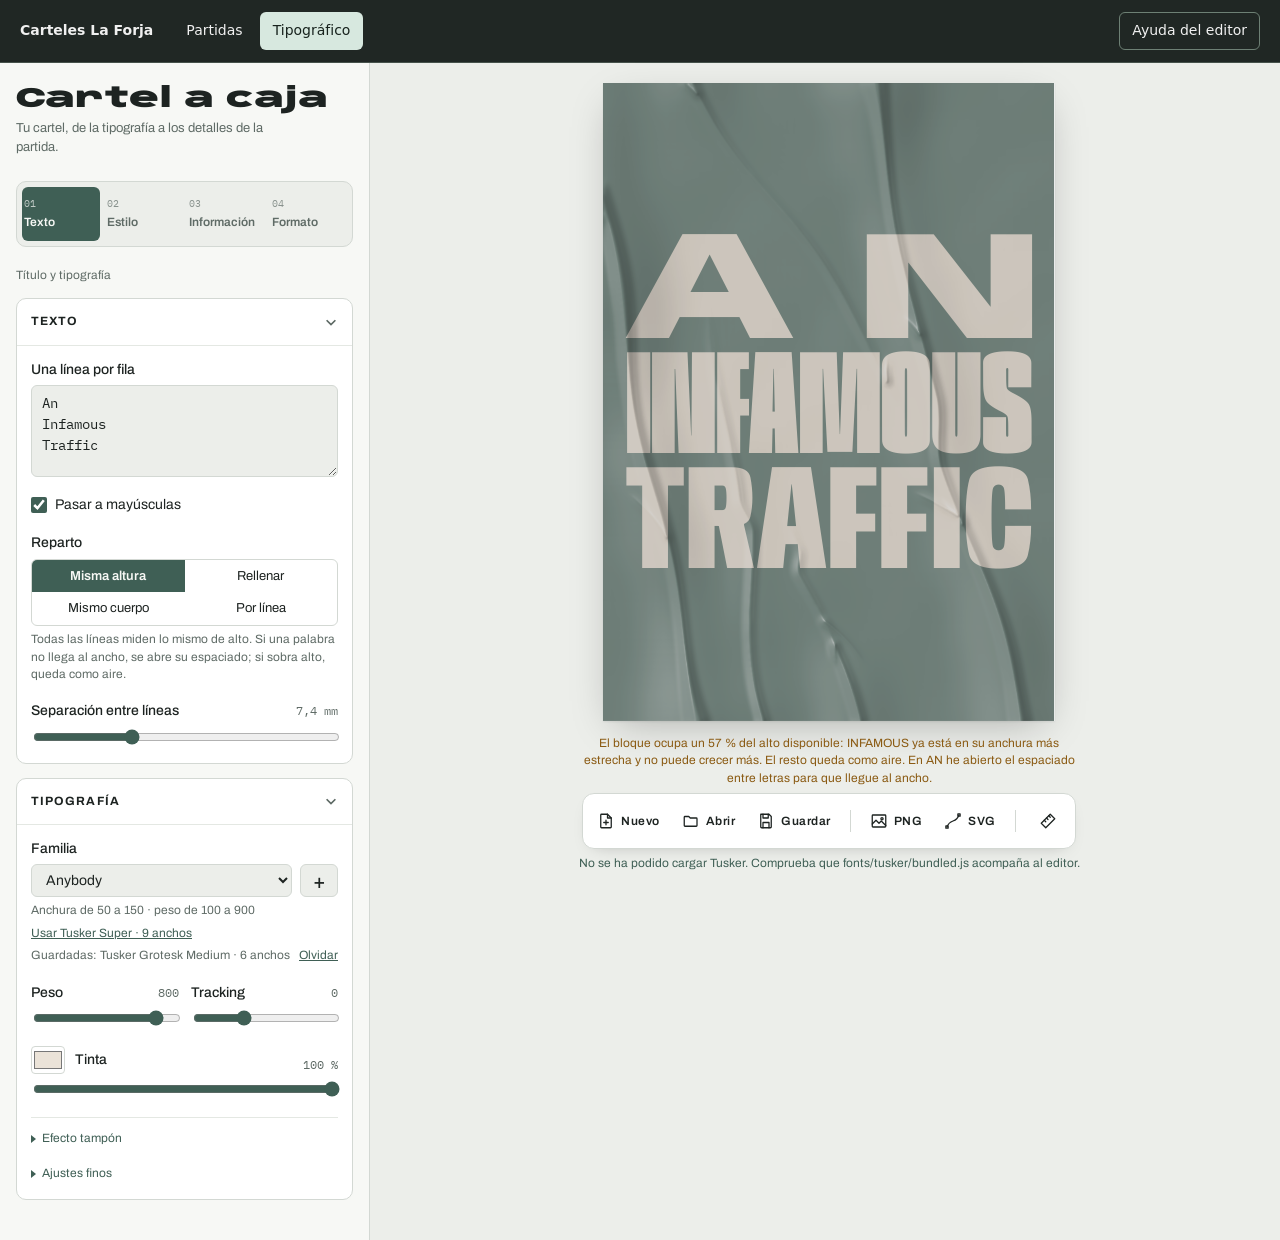
==== tipografico.html @ f7869579 "Add typography editor with per-line sizing and dynamic footer" ====
<!doctype html>
<html lang="es">
<head>
<meta charset="utf-8">
<meta name="viewport" content="width=device-width, initial-scale=1">
<title>Cartel a caja</title>
<link rel="preconnect" href="https://fonts.googleapis.com">
<link rel="preconnect" href="https://fonts.gstatic.com" crossorigin>
<link rel="stylesheet" href="https://fonts.googleapis.com/css2?family=Anybody:wdth,wght@50..150,100..900&family=Saira:wdth,wght@50..125,100..900&family=Archivo:wdth,wght@62..125,100..900&family=Mona+Sans:wdth,wght@75..125,200..900&family=League+Gothic:wdth@75..100&family=Six+Caps&family=Antonio:wght@100..700&family=Anton&family=Bebas+Neue&family=IBM+Plex+Mono:wght@400;500&display=swap">
<style>
/* Mesa de trabajo: cajas de ajustes a la izquierda, cartel fijo con su barra a la derecha; en móvil, cartel arriba. */
:root{
  --bg:#eceeea; --panel:#f7f8f5; --box:#ffffff; --fg:#1d2321; --muted:#5f6b66; --line:#d3d8d3; --line-soft:#e4e8e3;
  --accent:#3f5f55; --accent-fg:#f7f8f5; --warn:#8a5a12; --warn-bg:#f6ecd8; --danger:#9b3b2a;
  --f-display:"Anybody","Archivo",system-ui,sans-serif;
  --f-body:"Archivo",system-ui,-apple-system,"Segoe UI",sans-serif;
  --f-mono:"IBM Plex Mono",ui-monospace,Menlo,Consolas,monospace;
  --dock:132px;
  color-scheme:light;
}
@media (prefers-color-scheme: dark){:root{
  --bg:#141917; --panel:#1b211f; --box:#202724; --fg:#e4e9e5; --muted:#97a39d; --line:#2f3834; --line-soft:#29312d;
  --accent:#8fb3a6; --accent-fg:#141917; --warn:#e8c27a; --warn-bg:#2e2617; --danger:#e08a78; color-scheme:dark}}
*{box-sizing:border-box}
[hidden]{display:none!important}
html,body{height:100%;margin:0}
body{background:var(--bg);color:var(--fg);font-family:var(--f-body);font-size:14px;line-height:1.45}
.app{display:grid;grid-template-columns:minmax(310px,370px) 1fr;min-height:100%}
.panel{background:var(--panel);border-right:1px solid var(--line);padding:18px 16px 40px;display:flex;flex-direction:column;gap:12px;min-width:0}
.stage{display:flex;flex-direction:column;padding:20px 16px 0 24px;min-width:0;position:sticky;top:0;align-self:start;height:100vh}
h1{font-family:var(--f-display);font-weight:900;font-variation-settings:"wdth" 150,"wght" 900;font-size:28px;line-height:.95;margin:0}
.lede{margin:6px 0 4px;color:var(--muted);max-width:40ch;font-size:13px}

/* cajas */
.box{background:var(--box);border:1px solid var(--line);border-radius:10px;min-width:0}
.box>summary{list-style:none;display:flex;align-items:center;gap:10px;padding:11px 14px;cursor:pointer;user-select:none}
.box>summary::-webkit-details-marker{display:none}
.box>summary .num{font-family:var(--f-mono);font-size:11px;color:var(--muted);width:14px}
.box>summary .ttl{font-size:12px;text-transform:uppercase;letter-spacing:.09em;font-weight:700;flex:1}
.box>summary .chev{width:14px;height:14px;color:var(--muted);transition:transform .15s}
.box[open]>summary .chev{transform:rotate(90deg)}
.box-body{display:flex;flex-direction:column;gap:14px;padding:2px 14px 16px;border-top:1px solid var(--line-soft);padding-top:14px}
.sub{display:flex;flex-direction:column;gap:12px;padding-top:12px;border-top:1px solid var(--line-soft)}
.sub-head{display:flex;align-items:center;justify-content:space-between;gap:8px}
.sub-head h3{margin:0;font-size:11px;text-transform:uppercase;letter-spacing:.09em;color:var(--muted);font-weight:700}
.more>summary{cursor:pointer;font-size:12px;color:var(--accent);list-style:none;display:flex;align-items:center;gap:6px}
.more>summary::-webkit-details-marker{display:none}
.more>summary::before{content:"";width:0;height:0;border-left:5px solid currentColor;border-top:4px solid transparent;border-bottom:4px solid transparent;transition:transform .15s}
.more[open]>summary::before{transform:rotate(90deg)}
.more>div{display:flex;flex-direction:column;gap:12px;margin-top:12px}

/* interruptor */
.switch{position:relative;display:inline-flex;align-items:center;gap:6px;font-size:12px;color:var(--muted);font-weight:500;cursor:pointer}
.switch input{appearance:none;-webkit-appearance:none;width:30px;height:18px;border-radius:9px;background:var(--line);margin:0;cursor:pointer;position:relative;transition:background .15s}
.switch input::after{content:"";position:absolute;top:2px;left:2px;width:14px;height:14px;border-radius:50%;background:var(--box);transition:transform .15s;box-shadow:0 1px 2px rgb(0 0 0/.25)}
.switch input:checked{background:var(--accent)}
.switch input:checked::after{transform:translateX(12px)}

.field{display:flex;flex-direction:column;gap:5px;min-width:0}
.row{display:flex;justify-content:space-between;align-items:baseline;gap:8px}
.two{display:grid;grid-template-columns:1fr 1fr;gap:12px}
label{font-weight:500}
output{font-family:var(--f-mono);font-size:12px;color:var(--muted);font-variant-numeric:tabular-nums}
textarea,select,input[type=text],input[type=number]{font:inherit;color:var(--fg);background:var(--bg);border:1px solid var(--line);border-radius:6px;padding:7px 10px;width:100%;min-width:0}
textarea{font-family:var(--f-mono);font-size:14px;resize:vertical;min-height:92px;line-height:1.5}
input[type=number]{font-family:var(--f-mono)}
input[type=range]{width:100%;accent-color:var(--accent)}
input[type=range]:disabled{opacity:.4}
textarea:focus-visible,select:focus-visible,input:focus-visible,button:focus-visible,summary:focus-visible,.file:focus-within,.iconbtn:focus-within{outline:2px solid var(--accent);outline-offset:2px}
.check{display:flex;gap:8px;align-items:center;font-weight:400}
.check input{accent-color:var(--accent);width:16px;height:16px;margin:0}
.seg{display:grid;grid-template-columns:repeat(3,1fr);border:1px solid var(--line);border-radius:6px;overflow:hidden}
.seg button{font:inherit;font-size:13px;border:0;background:transparent;color:var(--fg);padding:7px 4px;cursor:pointer}
.seg button[aria-pressed="true"]{background:var(--accent);color:var(--accent-fg);font-weight:600}
.hint{font-size:12px;color:var(--muted);margin:0}
.file{display:flex;align-items:center;justify-content:center;gap:8px;border:1px dashed var(--line);border-radius:8px;padding:12px;cursor:pointer;text-align:center;color:var(--fg);background:var(--bg);font-size:13px;min-width:0}
.file:hover,.file.drag{border-color:var(--accent)}
.file input{position:absolute;width:1px;height:1px;opacity:0}
.fontrow{display:flex;gap:8px}
.fontrow select{flex:1}
.addfont{width:38px;flex:none;display:flex;align-items:center;justify-content:center;border:1px solid var(--line);border-radius:6px;background:var(--bg);cursor:pointer;color:var(--fg);font-size:20px;line-height:1;position:relative}
.addfont:hover,.addfont.drag{border-color:var(--accent);color:var(--accent)}
.addfont input{position:absolute;width:1px;height:1px;opacity:0}
.swatches{display:flex;flex-wrap:wrap;gap:8px}
.sw{width:30px;height:30px;border-radius:50%;border:1px solid var(--line);cursor:pointer;padding:0;position:relative;overflow:hidden}
.sw span{position:absolute;inset:0;clip-path:polygon(100% 0,100% 100%,0 100%)}
.colorline{display:flex;align-items:center;gap:10px}
.colorline label{font-weight:500}
input[type=color]{width:34px;height:28px;border:1px solid var(--line);border-radius:4px;padding:0;background:none;cursor:pointer;flex:none}
.seedrow{display:flex;gap:8px}
.seedrow input{flex:1}
.saved{display:flex;justify-content:space-between;align-items:baseline;gap:8px;font-size:12px;color:var(--muted)}
.saved span{min-width:0;overflow:hidden;text-overflow:ellipsis;white-space:nowrap}
.linkbtn{font:inherit;font-size:12px;background:none;border:0;padding:0;color:var(--accent);text-decoration:underline;cursor:pointer;align-self:flex-start}
.sr{position:absolute;width:1px;height:1px;overflow:hidden;clip:rect(0 0 0 0)}
.btn{font:inherit;font-size:13px;border:1px solid var(--line);background:var(--panel);color:var(--fg);border-radius:6px;padding:6px 12px;cursor:pointer}
.btn:hover{border-color:var(--accent)}
.btn.primary{background:var(--accent);color:var(--accent-fg);border-color:var(--accent);font-weight:600}
.resrow{display:flex;gap:8px;align-items:center}
.resrow select{flex:1}
.resrow input{width:86px;flex:none}
.slots{display:grid;grid-template-columns:1fr 1fr 1fr;gap:6px}
.slots.corners{grid-template-columns:1fr 1fr}
.slots select{padding:6px 6px;font-size:12px}
.slots .cap{font-size:11px;color:var(--muted);text-transform:uppercase;letter-spacing:.06em}

/* escenario */
.poster-wrap{flex:1;min-height:0;display:flex;justify-content:center;align-items:flex-start;min-width:0}
#poster{display:block;max-width:100%;height:auto;width:min(100%, calc((100vh - var(--dock) - 24px) * var(--ar, .707)));box-shadow:0 1px 2px rgb(0 0 0/.08),0 12px 40px -12px rgb(0 0 0/.28);background:#fff;touch-action:none}
.dock{position:relative;flex:none;display:flex;flex-direction:column;align-items:center;gap:6px;padding:10px 0 14px}
.notice{color:var(--warn);font-size:12px;margin:0;max-width:72ch;text-align:center}
.toast{font-size:12px;color:var(--accent);min-height:1.2em;margin:0;text-align:center}
.toolbar{display:flex;align-items:center;gap:4px;background:var(--box);border:1px solid var(--line);border-radius:12px;padding:5px;box-shadow:0 6px 18px -12px rgb(0 0 0/.35)}
.toolbar .sep{width:1px;height:22px;background:var(--line);margin:0 6px}
.iconbtn{display:inline-flex;align-items:center;gap:6px;border:0;background:transparent;color:var(--fg);border-radius:8px;padding:7px 9px;cursor:pointer;font:inherit;font-size:12px;font-weight:600;letter-spacing:.04em;position:relative}
.iconbtn:hover{background:var(--bg)}
.iconbtn[aria-pressed="true"]{background:var(--bg);color:var(--accent)}
.iconbtn svg{width:18px;height:18px;flex:none}
.iconbtn:disabled{opacity:.5;cursor:wait}
.iconbtn input{position:absolute;width:1px;height:1px;opacity:0}
.confirm{display:flex;align-items:center;gap:10px;flex-wrap:wrap;justify-content:center;background:var(--warn-bg);color:var(--warn);border-radius:8px;padding:8px 12px;font-size:13px}
.confirm .btn.danger{background:var(--danger);border-color:var(--danger);color:#fff}
.drawer{position:absolute;bottom:100%;left:50%;transform:translateX(-50%);width:min(820px,100%);max-height:55vh;overflow:auto;background:var(--box);border:1px solid var(--line);border-radius:12px;padding:14px;box-shadow:0 18px 40px -18px rgb(0 0 0/.45);display:flex;flex-direction:column;gap:10px;margin-bottom:6px}
.drawer-head{display:flex;justify-content:space-between;align-items:center;gap:12px}
.drawer-head h2{font-size:11px;text-transform:uppercase;letter-spacing:.09em;color:var(--muted);margin:0;font-weight:700}
.table-scroll{overflow-x:auto;border:1px solid var(--line);border-radius:8px}
table{border-collapse:collapse;width:100%;font-variant-numeric:tabular-nums}
th,td{text-align:left;padding:7px 12px;border-bottom:1px solid var(--line);white-space:nowrap}
th{font-size:11px;text-transform:uppercase;letter-spacing:.08em;color:var(--muted);font-weight:600}
td{font-family:var(--f-mono);font-size:13px}
td:first-child{font-family:var(--f-body);font-weight:600}
tr:last-child td{border-bottom:0}
#measure{position:absolute;left:-9999px;top:0;width:10px;height:10px;visibility:hidden;overflow:hidden}
#poster [data-evlabel]{cursor:grab}
@media (max-width:760px){
  .app{grid-template-columns:1fr}
  .stage{order:-1;padding:10px 12px 0;height:auto;max-height:62vh;z-index:2;background:var(--bg);border-bottom:1px solid var(--line);box-shadow:0 6px 16px -10px rgb(0 0 0/.35)}
  #poster{width:min(100%, calc((62vh - var(--dock) - 10px) * var(--ar, .707)))}
  .iconbtn span.lbl{display:none}
  .panel{border-right:0;padding-right:12px;padding-left:12px}
}
@media (prefers-reduced-motion:reduce){*{transition:none!important}}
</style>
<link rel="stylesheet" href="editors.css">
</head>
<body data-editor="tipo">
<nav class="editor-nav" aria-label="Editores de carteles">
  <a class="editor-brand" href="index.html">Carteles La Forja</a>
  <div class="editor-modes">
    <a href="index.html">Partidas</a>
    <a href="tipografico.html" aria-current="page">Tipográfico</a>
  </div>
  <a class="editor-help" href="docs/cartel-a-caja.txt" target="_blank" rel="noopener">Ayuda del editor</a>
</nav>

<div class="app">
  <aside class="panel">
    <header>
      <h1>Cartel a caja</h1>
      <p class="lede">Tu cartel, de la tipografía a los detalles de la partida.</p>
    </header>

<div class="workflow-tabs" role="tablist" aria-label="Configurar cartel">
<button type="button" role="tab" id="tab-texto" aria-controls="step-texto" aria-selected="true" tabindex="0" data-step="texto"><span>01</span>Texto</button>
<button type="button" role="tab" id="tab-estilo" aria-controls="step-estilo" aria-selected="false" tabindex="-1" data-step="estilo"><span>02</span>Estilo</button>
<button type="button" role="tab" id="tab-partida" aria-controls="step-partida" aria-selected="false" tabindex="-1" data-step="partida"><span>03</span>Información</button>
<button type="button" role="tab" id="tab-formato" aria-controls="step-formato" aria-selected="false" tabindex="-1" data-step="formato"><span>04</span>Formato</button>
</div>
<section class="workflow-panel" id="step-texto" role="tabpanel" aria-labelledby="tab-texto" tabindex="0"><p class="step-caption">Título y tipografía</p>
<details class="box" open data-box="texto">
      <summary><span class="num">2</span><span class="ttl">Texto</span><svg class="chev" viewBox="0 0 16 16" fill="none" stroke="currentColor" stroke-width="2"><path d="M6 3l5 5-5 5"/></svg></summary>
      <div class="box-body">
        <div class="field">
          <label for="txt">Una línea por fila</label>
          <textarea id="txt" spellcheck="false">An
Infamous
Traffic</textarea>
        </div>
        <label class="check"><input type="checkbox" id="upper" checked> Pasar a mayúsculas</label>
        <div class="field">
          <span id="modeLbl" style="font-weight:500">Reparto</span>
          <div class="seg line-modes" role="group" aria-labelledby="modeLbl">
            <button type="button" id="modeEqual" aria-pressed="true">Misma altura</button>
            <button type="button" id="modeFill" aria-pressed="false">Rellenar</button>
            <button type="button" id="modeSame" aria-pressed="false">Mismo cuerpo</button>
            <button type="button" id="modeLines" aria-pressed="false">Por línea</button>
          </div>
          <p class="hint" id="modeHint"></p>
        </div>
        <div id="lineHeightFields" class="game-fields" hidden>
          <div class="field"><label for="lineFit">Ajuste a la caja</label><select id="lineFit"><option value="stretch" selected>Llenar cada caja · estirar las letras</option><option value="natural">Conservar las proporciones de la fuente</option></select><p class="hint" id="lineFitHelp">Las letras se estiran para llenar exactamente el ancho y la altura que asignes a cada línea.</p></div>
          <p class="hint" id="lineHeightHelp">Alturas relativas: una línea al 200 % mide el doble que otra al 100 %. El ancho sigue siendo el de la caja. Los ajustes se aplican por orden de línea.</p>
          <input type="hidden" id="lineHeights" value="[]">
          <div id="lineHeightControls" class="game-fields" aria-describedby="lineHeightHelp"></div>
          <button type="button" class="linkbtn" id="referenceLineHeights">Alturas como la referencia · 7 : 1 : 4</button>
          <button type="button" class="linkbtn" id="resetLineHeights">Igualar todas las alturas</button>
        </div>
        <div class="field" id="sizeField" hidden>
          <div class="row"><label for="size">Cuerpo base</label><output id="sizeOut"></output></div>
          <input type="range" id="size" min="5" max="60" value="22">
        </div>
        <div class="field">
          <div class="row"><label for="gap">Separación entre líneas</label><output id="gapOut"></output></div>
          <input type="range" id="gap" min="0" max="8" step="0.25" value="2.5">
        </div>
      </div>
    </details>
<details class="box" open data-box="tipo">
      <summary><span class="num">3</span><span class="ttl">Tipografía</span><svg class="chev" viewBox="0 0 16 16" fill="none" stroke="currentColor" stroke-width="2"><path d="M6 3l5 5-5 5"/></svg></summary>
      <div class="box-body">
        <div class="field">
          <label for="font">Familia</label>
          <div class="fontrow">
            <select id="font"></select>
            <label class="addfont" id="drop" title="Añadir fuentes (OTF, TTF, WOFF, WOFF2). También puedes arrastrarlas aquí.">+
              <input type="file" id="files" multiple accept=".otf,.ttf,.woff,.woff2" aria-label="Añadir fuentes">
            </label>
          </div>
          <p class="hint" id="fontRange"></p>
          <button type="button" class="linkbtn" id="loadTusker">Usar Tusker Super · 9 anchos</button>
          <div class="saved" id="savedFonts" hidden>
            <span id="savedSum"></span>
            <button type="button" class="linkbtn" id="forgetFonts">Olvidar</button>
          </div>
        </div>
        <div class="two">
          <div class="field">
            <div class="row"><label for="wght">Peso</label><output id="wghtOut"></output></div>
            <input type="range" id="wght">
          </div>
          <div class="field">
            <div class="row"><label for="track">Tracking</label><output id="trackOut"></output></div>
            <input type="range" id="track" min="-60" max="120" value="0">
          </div>
        </div>
        <div class="field">
          <div class="row">
            <span class="colorline"><input type="color" id="fgc" value="#ebe3d8" aria-label="Color de la tinta"><label for="fgc">Tinta</label></span>
            <output id="fgOpOut"></output>
          </div>
          <input type="range" id="fgOp" min="0" max="100" value="100" aria-label="Opacidad de la tinta">
        </div>

        <details class="more effect-options" data-box="stampOptions"><summary>Efecto tampón</summary><div><div class="sub" id="stSub">
          <div class="sub-head"><h3>Tampón</h3><label class="switch"><input type="checkbox" id="stOn" aria-label="Activar el tampón"></label></div>
          <div id="stBody" class="sub" style="border:0;padding:0">
            <p class="hint">El centro de cada letra queda perfecto y el borde se deshace en grano.</p>
            <div class="field">
              <div class="row"><label for="sti">Intensidad</label><output id="stiOut"></output></div>
              <input type="range" id="sti" min="0" max="100" value="70">
            </div>
            <div class="field">
              <div class="row"><label for="stc">Contorno</label><output id="stcOut"></output></div>
              <input type="range" id="stc" min="0" max="100" value="35">
            </div>
            <div class="field">
              <div class="row"><label for="stg">Tamaño del grano</label><output id="stgOut"></output></div>
              <input type="range" id="stg" min="0" max="100" value="20">
            </div>
          </div>
        </div></div></details>

        <details class="more" data-box="finos">
          <summary>Ajustes finos</summary>
          <div>
            <div class="field">
              <div class="row"><label for="comp">Engrosar las líneas anchas</label><output id="compOut"></output></div>
              <input type="range" id="comp" min="0" max="100" value="60">
              <p class="hint">Solo en fuentes variables con eje de anchura y de peso.</p>
            </div>
            <div class="field">
              <div class="row"><label for="deform">Permitir deformar</label><output id="deformOut"></output></div>
              <input type="range" id="deform" min="0" max="30" value="0">
              <p class="hint">Escala horizontal cuando la familia ya no da más de sí. Por encima de un 10 % se nota.</p>
            </div>
            <label class="check"><input type="checkbox" id="optical" checked> Alinear por la tinta, no por la caja de la letra</label>
          </div>
        </details>
      </div>
    </details>
</section>
<section class="workflow-panel" id="step-estilo" role="tabpanel" aria-labelledby="tab-estilo" tabindex="0" hidden><p class="step-caption">Color, papel y efectos</p>
<details class="box" open data-box="papel">
      <summary><span class="num">4</span><span class="ttl">Papel y pegado</span><svg class="chev" viewBox="0 0 16 16" fill="none" stroke="currentColor" stroke-width="2"><path d="M6 3l5 5-5 5"/></svg></summary>
      <div class="box-body">
        <div class="field">
          <span class="hint">Combinaciones de papel y tinta</span>
          <div class="swatches" id="swatches"></div>
        </div>
        <div class="row" style="align-items:center">
          <span class="colorline"><input type="color" id="bgc" value="#7e918a" aria-label="Color del papel"><label for="bgc">Papel</label></span>
          <label class="check"><input type="checkbox" id="grain" checked> Grano de papel</label>
        </div>

        <div class="sub">
          <div class="sub-head"><h3>Imagen</h3></div>
          <label class="file" id="bgDrop">
            <input type="file" id="bgFile" accept="image/*">
            <span id="bgLabel">Elige o arrastra una foto o textura</span>
          </label>
          <div class="field" id="bgCtrls" hidden>
            <div class="row"><label for="bgOp">Opacidad</label><output id="bgOpOut"></output></div>
            <input type="range" id="bgOp" min="0" max="100" value="100">
            <div class="resrow">
              <label for="bgFit" class="sr">Encaje</label>
              <select id="bgFit">
                <option value="slice" selected>Cubrir todo el cartel</option>
                <option value="meet">Mostrar la imagen entera</option>
              </select>
              <button type="button" class="linkbtn" id="bgRemove" style="align-self:center">Quitar</button>
            </div>
          </div>
        </div>

        <details class="more effect-options" data-box="wrinkleOptions"><summary>Arrugas y pegado</summary><div><div class="sub">
          <div class="sub-head"><h3>Pegado</h3><label class="switch"><input type="checkbox" id="wrk" checked aria-label="Activar las arrugas"></label></div>
          <div id="wrkBody" class="sub" style="border:0;padding:0">
            <div class="field">
              <label for="wseed">Semilla</label>
              <div class="seedrow">
                <input type="number" id="wseed" min="1" max="999999" step="1" value="1">
                <button type="button" class="btn" id="wnew">Otra</button>
              </div>
            </div>
            <div class="field">
              <div class="row"><label for="wint">Intensidad</label><output id="wintOut"></output></div>
              <input type="range" id="wint" min="0" max="100" value="60">
            </div>
            <div class="two">
              <div class="field">
                <div class="row"><label for="wwid">Anchura</label><output id="wwidOut"></output></div>
                <input type="range" id="wwid" min="50" max="250" step="5" value="100">
              </div>
              <div class="field">
                <div class="row"><label for="wrel">Relieve</label><output id="wrelOut"></output></div>
                <input type="range" id="wrel" min="25" max="200" step="5" value="100">
              </div>
            </div>
            <details class="more" data-box="pegadoMas">
              <summary>Más</summary>
              <div>
                <div class="two">
                  <div class="field">
                    <label for="wdir">Dirección</label>
                    <select id="wdir">
                      <option value="auto" selected>Automática</option>
                      <option value="v">Vertical</option>
                      <option value="h">Horizontal</option>
                      <option value="d">Diagonal</option>
                    </select>
                  </div>
                  <div class="field">
                    <label for="wamt">Cantidad</label>
                    <select id="wamt">
                      <option value="few">Pocas</option>
                      <option value="normal" selected>Normal</option>
                      <option value="many">Muchas</option>
                    </select>
                  </div>
                </div>
                <div class="field">
                  <div class="row"><label for="wcrk">Arruguitas finas</label><output id="wcrkOut"></output></div>
                  <input type="range" id="wcrk" min="0" max="200" step="10" value="100">
                </div>
              </div>
            </details>
          </div>
        </div></div></details>
      </div>
    </details>
</section>
<section class="workflow-panel" id="step-partida" role="tabpanel" aria-labelledby="tab-partida" tabindex="0" hidden><p class="step-caption">Añade la información que acompaña al título del cartel.</p>
<details class="box" open data-box="evento">
      <summary><span class="num">5</span><span class="ttl">Información del cartel</span>
        <svg class="chev" viewBox="0 0 16 16" fill="none" stroke="currentColor" stroke-width="2"><path d="M6 3l5 5-5 5"/></svg></summary>
      <div class="box-body">
        <label class="check event-toggle"><input type="checkbox" id="evOn" aria-describedby="eventHelp"> Mostrar información en el cartel</label>
        <p class="hint" id="eventHelp">Activa esta opción para ver los datos. Puedes rellenarlos antes; los campos vacíos no se muestran.</p>
        <button type="button" class="linkbtn" id="fillEventSuggestions">Completar campos vacíos con sugerencias</button>
        <div class="field">
          <label for="evPreset">Disposición</label>
          <select id="evPreset" aria-describedby="eventLayoutHelp">
            <option value="partida" selected>Zona inferior · información de la partida</option>
            <option value="corners">Esquinas</option>
            <option value="label">Etiqueta</option>
            <option value="strip">Franja</option>
            <option value="label_strip">Etiqueta girada y franja</option>
          </select>
        </div>
        <p class="hint" id="eventLayoutHelp">La zona inferior reserva espacio propio para los datos y ajusta el título encima.</p>
        <div class="two">
          <div class="field"><label for="evDate">Fecha</label><input type="text" id="evDate" value="" placeholder="Sábado 14 de noviembre"></div>
          <div class="field"><label for="evHour">Hora</label><input type="text" id="evHour" value="" placeholder="17:00 – 21:00"></div>
        </div>
        <div class="field"><label for="evPlace">Lugar</label><input type="text" id="evPlace" value="" placeholder="La Forja (Mieres)"></div>
        <div class="field"><label for="evFree">Contacto o inscripción</label><input type="text" id="evFree" value="" placeholder="MP para pedir plaza"></div>


        <div id="gameFields" class="game-fields">
          <div class="two">
            <div class="field"><label for="evPlayers">Plazas</label><input type="text" id="evPlayers" placeholder="4 jugadores"></div>
            <div class="field"><label for="evDuration">Duración</label><input type="text" id="evDuration" placeholder="120 minutos"></div>
          </div>
          <div class="field"><label for="evLevel">Nivel o dificultad</label><input type="text" id="evLevel" placeholder="Te enseñamos a jugar"></div>
          <div class="field"><label for="evDescription">Descripción breve</label><textarea id="evDescription" rows="3" placeholder="De qué va la partida, para quién es…"></textarea></div>
          <details class="more" data-box="gameLayout"><summary>Diseño de la zona inferior</summary><div>
            <div class="field"><label for="evFooterSizing">Altura de la zona inferior</label><select id="evFooterSizing"><option value="auto" selected>Automática · según el contenido</option><option value="manual">Manual · reservar un porcentaje</option></select><p class="hint">La altura automática conserva un margen interior y devuelve al título el espacio libre.</p></div>
            <div class="field" id="evFooterHeightField" hidden><div class="row"><label for="evFooterHeight">Espacio reservado</label><output id="evFooterHeightOut"></output></div><input type="range" id="evFooterHeight" min="18" max="42" step="1" value="28"></div>
            <div class="field"><label for="evFooterFont">Tipografía de los detalles</label><select id="evFooterFont"><option value="sans">Sencilla y legible</option><option value="poster">La misma del título</option></select></div>
            <fieldset class="footer-styles"><legend>Estilo de la zona inferior</legend>
              <label><input type="radio" name="footerStyle" value="paper" checked> Mismo papel</label>
              <label><input type="radio" name="footerStyle" value="inverse">Contraste</label>
            </fieldset>
            <input type="hidden" id="evFooterStyle" value="paper">
            <p class="hint">El título se ajusta al espacio restante. Los campos vacíos no aparecen en el cartel.</p>
          </div></details>
        </div>

        <div class="sub">

          <div class="field" id="evCornersBox">
            <span class="hint">Qué va en cada esquina</span>
            <div class="slots corners">
              <select id="evTL" aria-label="Arriba a la izquierda"></select>
              <select id="evTR" aria-label="Arriba a la derecha"></select>
              <select id="evBL" aria-label="Abajo a la izquierda"></select>
              <select id="evBR" aria-label="Abajo a la derecha"></select>
            </div>
          </div>

          <div class="field" id="evStripBox">
            <div class="row"><span class="hint">Franja</span>
              <select id="evStripPos" style="width:auto;padding:4px 8px;font-size:12px" aria-label="Posición de la franja">
                <option value="bottom" selected>Abajo</option><option value="top">Arriba</option>
              </select></div>
            <div class="slots">
              <select id="evSL" aria-label="Franja, izquierda"></select>
              <select id="evSC" aria-label="Franja, centro"></select>
              <select id="evSR" aria-label="Franja, derecha"></select>
            </div>
          </div>

          <div class="field" id="evLabelBox">
            <div class="row"><label for="evLabelContent">Etiqueta</label></div>
            <select id="evLabelContent"></select>
            <div class="two">
              <div class="field">
                <div class="row"><label for="evLabelSize">Tamaño</label><output id="evLabelSizeOut"></output></div>
                <input type="range" id="evLabelSize" min="40" max="250" step="5" value="100">
              </div>
              <div class="field">
                <div class="row"><label for="evLabelRot">Giro</label><output id="evLabelRotOut"></output></div>
                <input type="range" id="evLabelRot" min="-15" max="15" step="0.5" value="0">
              </div>
            </div>
            <input type="hidden" id="evLabelX" value="60"><input type="hidden" id="evLabelY" value="66">
            <p class="hint">Arrástrala sobre el cartel para colocarla.</p>
            <label class="check"><input type="checkbox" id="evLabelAuto" checked> Colores del cartel (papel y tinta)</label>
            <div class="row" id="evLabelColors" hidden style="justify-content:flex-start;gap:16px">
              <span class="colorline"><input type="color" id="evLabelBg" value="#1d1d1d" aria-label="Fondo de la etiqueta"><label for="evLabelBg">Fondo</label></span>
              <span class="colorline"><input type="color" id="evLabelFg" value="#f2efe8" aria-label="Texto de la etiqueta"><label for="evLabelFg">Texto</label></span>
            </div>
          </div>
        </div>

        <div class="sub">
          <div class="field">
            <div class="row"><label for="evSize">Tamaño de los datos</label><output id="evSizeOut"></output></div>
            <input type="range" id="evSize" min="50" max="250" step="5" value="100">
          </div>
          <div class="field" id="evCutBox" hidden>
            <label for="evCut">Corte para los datos</label>
            <select id="evCut"></select>
          </div>
        </div>
      </div>
    </details>
</section>
<section class="workflow-panel" id="step-formato" role="tabpanel" aria-labelledby="tab-formato" tabindex="0" hidden><p class="step-caption">Tamaño y resolución</p>
<details class="box" open data-box="cartel">
      <summary><span class="num">1</span><span class="ttl">Cartel</span><svg class="chev" viewBox="0 0 16 16" fill="none" stroke="currentColor" stroke-width="2"><path d="M6 3l5 5-5 5"/></svg></summary>
      <div class="box-body">
        <div class="field">
          <label for="fmt">Formato</label>
          <select id="fmt">
            <option value="297x420x mm" selected>A3 · 297 × 420 mm</option>
            <option value="420x594x mm">A2 · 420 × 594 mm</option>
            <option value="500x700x mm">50 × 70 cm</option>
            <option value="500x800x mm">50 × 80 cm · cartel vertical</option>
            <option value="1080x1350x px">Instagram 4:5 · 1080 × 1350 px</option>
            <option value="1080x1920x px">Historia 9:16 · 1080 × 1920 px</option>
            <option value="1080x1080x px">Cuadrado · 1080 × 1080 px</option>
          </select>
        </div>
        <div class="field">
          <div class="row"><label for="res">Resolución al descargar</label><output id="resOut"></output></div>
          <div class="resrow">
            <select id="res"></select>
            <input type="number" id="resCustom" min="36" max="1200" step="1" value="200" aria-label="Resolución en ppp" hidden>
          </div>
        </div>
        <div class="field">
          <div class="row"><label for="margin">Margen</label><output id="marginOut"></output></div>
          <input type="range" id="margin" min="0" max="15" step="0.5" value="5">
        </div>
      </div>
    </details>
</section>
  </aside>

  <main class="stage">
    <div class="poster-wrap">
      <svg id="poster" xmlns="http://www.w3.org/2000/svg" role="img" aria-label="Vista previa del cartel"></svg>
    </div>
    <div class="dock">
      <div class="drawer" id="specsDrawer" hidden>
        <div class="drawer-head">
          <h2>Medidas para rehacerlo en Illustrator o InDesign</h2>
          <button class="btn" id="copySpecs" type="button">Copiar medidas</button>
        </div>
        <div class="table-scroll">
          <table>
            <thead><tr><th>Línea</th><th id="sizeHead">Cuerpo</th><th>Anchura / corte</th><th>Peso</th><th>Tracking</th><th>Escala H</th></tr></thead>
            <tbody id="specBody"></tbody>
          </table>
        </div>
        <p class="hint">El tracking va en milésimas de eme, como en Illustrator e InDesign.</p>
      </div>
      <p class="notice" id="notice" role="status" hidden></p>
      <div class="confirm" id="confirmNew" hidden>
        <span>¿Empezar un cartel nuevo? Se perderán los cambios que no hayas guardado.</span>
        <button type="button" class="btn" id="newCancel">Cancelar</button>
        <button type="button" class="btn danger" id="newOk">Empezar</button>
      </div>
      <div class="toolbar" role="toolbar" aria-label="Archivo y exportación">
        <button type="button" class="iconbtn" id="tbNew" title="Nuevo cartel" aria-label="Nuevo cartel">
          <svg viewBox="0 0 24 24" fill="none" stroke="currentColor" stroke-width="1.7" stroke-linecap="round" stroke-linejoin="round"><path d="M14 3H6a1 1 0 0 0-1 1v16a1 1 0 0 0 1 1h12a1 1 0 0 0 1-1V8z"/><path d="M14 3v5h5M12 11v6M9 14h6"/></svg><span class="action-label">Nuevo</span>
        </button>
        <label class="iconbtn" id="tbOpen" title="Abrir un cartel guardado (.json)">
          <svg viewBox="0 0 24 24" fill="none" stroke="currentColor" stroke-width="1.7" stroke-linecap="round" stroke-linejoin="round"><path d="M3 7a1 1 0 0 1 1-1h5l2 2h8a1 1 0 0 1 1 1v9a1 1 0 0 1-1 1H4a1 1 0 0 1-1-1z"/></svg>
          <span class="action-label">Abrir</span>
          <input type="file" id="openFile" accept=".json,application/json" aria-label="Abrir un cartel guardado">
        </label>
        <button type="button" class="iconbtn" id="tbSave" title="Guardar el cartel (.json con fuentes e imagen)" aria-label="Guardar el cartel">
          <svg viewBox="0 0 24 24" fill="none" stroke="currentColor" stroke-width="1.7" stroke-linecap="round" stroke-linejoin="round"><path d="M5 3h11l3 3v14a1 1 0 0 1-1 1H6a1 1 0 0 1-1-1z"/><path d="M8 3v5h7V3M8 21v-7h8v7"/></svg><span class="action-label">Guardar</span>
        </button>
        <span class="sep" aria-hidden="true"></span>
        <button type="button" class="iconbtn" id="dlPng" title="Descargar PNG" aria-label="Descargar PNG">
          <svg viewBox="0 0 24 24" fill="none" stroke="currentColor" stroke-width="1.7" stroke-linecap="round" stroke-linejoin="round"><rect x="3" y="4" width="18" height="16" rx="1"/><path d="M3 16l5-5 4 4 3-3 6 6"/><circle cx="16" cy="9" r="1.5"/></svg><span class="lbl">PNG</span>
        </button>
        <button type="button" class="iconbtn" id="dlSvg" title="Descargar SVG" aria-label="Descargar SVG">
          <svg viewBox="0 0 24 24" fill="none" stroke="currentColor" stroke-width="1.7" stroke-linecap="round" stroke-linejoin="round"><path d="M4 20C8 8 16 16 20 4"/><rect x="2.5" y="18.5" width="3" height="3"/><rect x="18.5" y="2.5" width="3" height="3"/></svg><span class="lbl">SVG</span>
        </button>
        <span class="sep" aria-hidden="true"></span>
        <button type="button" class="iconbtn" id="tbSpecs" title="Medidas" aria-label="Medidas" aria-pressed="false">
          <svg viewBox="0 0 24 24" fill="none" stroke="currentColor" stroke-width="1.7" stroke-linecap="round" stroke-linejoin="round"><path d="M3 15l12-12 6 6-12 12z"/><path d="M7 11l2 2M10 8l2 2M13 5l2 2"/></svg>
        </button>
      </div>
      <p class="toast" id="toast" aria-live="polite"></p>
    </div>
  </main>
</div>

<svg id="measure" xmlns="http://www.w3.org/2000/svg"><text id="mText" x="0" y="100" font-size="100"></text><text id="mLast" x="0" y="100" font-size="100"></text></svg>

<script src="fonts/tusker/bundled.js"></script>
<script>
// ---------------- arrugas de cartel mal pegado ----------------
// Genera una capa RGBA (blanco para las luces, negro para las sombras) que se pone encima del cartel.
// Todo se calcula en un espacio de 1000 unidades de ancho, así que la misma semilla da el mismo
// resultado en la vista previa y en la exportación a 300 ppp.
const Wrinkles=(function(){
"use strict";
const N=600;
const U_REF2=1.5203;            // calibración del prototipo
const LIGHT=(()=>{const v=[-0.6,-0.55,0.58];const n=Math.hypot(...v);return v.map(x=>x/n)})();
const HALF=(()=>{const v=[LIGHT[0],LIGHT[1],LIGHT[2]+1];const n=Math.hypot(...v);return v.map(x=>x/n)})();
const HZ30=Math.pow(HALF[2],30);

function rngFrom(seed){
  // mezcla la semilla para que números consecutivos den resultados independientes
  let a=Math.imul((seed>>>0)^0x9E3779B9,0x85EBCA6B); a^=a>>>13; a=Math.imul(a,0xC2B2AE35); a^=a>>>16; a=a||1;
  let spare=null;
  const u=()=>{a|=0;a=a+0x6D2B79F5|0;let t=Math.imul(a^a>>>15,1|a);t=t+Math.imul(t^t>>>7,61|t)^t;return((t^t>>>14)>>>0)/4294967296;};
  for(let i=0;i<4;i++) u();
  return {
    u, uni:(lo,hi)=>lo+(hi-lo)*u(), int:(lo,hi)=>lo+Math.floor(u()*(hi-lo)),
    sign:()=>u()<0.5?-1:1,
    normal:(m,s)=>{ if(spare!==null){const v=spare;spare=null;return m+s*v;}
      let x,y,r; do{x=u()*2-1;y=u()*2-1;r=x*x+y*y;}while(r>=1||r===0);
      const f=Math.sqrt(-2*Math.log(r)/r); spare=y*f; return m+s*x*f; }
  };
}
const smooth=t=>{t=t<0?0:t>1?1:t;return t*t*(3-2*t)};
const lin=n=>Float64Array.from({length:n},(_,i)=>i/(n-1));

// ---------- geometría ----------
function geometry(p,aspect){
  const R=rngFrom(p.seed);
  const w=1000, h=1000*aspect, D=Math.hypot(w,h), cx=w/2, cy=h/2;
  const wobble=(t,amp,freqs)=>{const out=new Float64Array(t.length);for(const f of freqs){const A=amp*R.uni(0.5,1),ph=R.uni(0,2*Math.PI);for(let i=0;i<t.length;i++)out[i]+=A*Math.sin(2*Math.PI*f*t[i]+ph);}return out;};
  const kinks=(t,count,size)=>{const out=new Float64Array(t.length);for(let k=0;k<count;k++){const c=R.uni(0.15,0.85),L=R.uni(0.05,0.1),d=R.sign()*R.uni(0.4,1)*size;for(let i=0;i<t.length;i++)out[i]+=d*smooth((t[i]-c)/L+0.5);}return out;};
  const toXY=(u,v,th)=>{const n=u.length,x=new Float64Array(n),y=new Float64Array(n),c=Math.cos(th),s=Math.sin(th);for(let i=0;i<n;i++){x[i]=cx+u[i]*c+v[i]*s;y[i]=cy-u[i]*s+v[i]*c;}return [x,y];};
  const across=th=>Math.abs(w*Math.cos(th))+Math.abs(h*Math.sin(th));
  const along=th=>Math.abs(w*Math.sin(th))+Math.abs(h*Math.cos(th));
  const edge=(x,y)=>{const d=Math.max(0,Math.min(x,w-x,y,h-y));return Math.exp(-d/(0.09*Math.min(w,h)));};

  let dir=p.dir;
  if(dir==="auto"){const r=R.u();dir=r<0.55?"v":r<0.8?"h":"d";}
  const theta0=({v:0,h:Math.PI/2,d:R.sign()*35*Math.PI/180})[dir]+R.normal(0,0.12);
  const amounts={few:[[1,2],[2,3]],normal:[[1,3],[3,5]],many:[[2,4],[5,8]]}[p.amount]||[[1,3],[3,5]];
  const WV=0.012;
  const ridges=[];
  const t=lin(N);

  // 1) arrugas largas de borde a borde
  const nFull=R.int(...amounts[0]);
  for(let i=0;i<nFull;i++){
    const th=theta0+R.normal(0,0.12);
    let x,y,u,v;
    for(let attempt=0;attempt<12;attempt++){
      v=t.map(tt=>(tt-0.5)*D);
      const jog=kinks(t,R.int(0,3),0.045*w);
      const u0=R.uni(-0.35,0.35)*across(th);
      const w1=wobble(t,0.03*w,[0.4,0.9]), w2=wobble(t,WV*w,[1.8,2.7]);
      u=t.map((_,k)=>u0+w1[k]+w2[k]+jog[k]);
      [x,y]=toXY(u,v,th);
      let ok=true;
      for(const r of ridges){ if(r.kind!=="main") continue; let m=Infinity; for(let k=0;k<N;k+=3){const dd=Math.hypot(x[k]-r.x[k],y[k]-r.y[k]); if(dd<m) m=dd;} if(m<=0.08*w){ok=false;break;} }
      if(ok) break;
    }
    const f=R.uni(2,4),ph=R.uni(0,6),sc=R.uni(0.85,1.15);
    const wid=t.map((tt,k)=>(0.8+1.5*edge(x[k],y[k]))*(1+0.28*Math.sin(2*Math.PI*f*tt+ph))*sc);
    ridges.push({x,y,wid,pres:new Float64Array(N).fill(1),amp:1,kind:"main"});
    if(R.u()<0.45){
      const off=R.sign()*R.uni(0.025,0.045)*w;
      let a=R.uni(0.1,0.9),b=R.uni(0.1,0.9); if(a>b)[a,b]=[b,a];
      if(b-a>0.2){
        const pres=t.map(tt=>smooth((tt-a)/0.08)*smooth((b-tt)/0.08));
        const ww=wobble(t,0.006*w,[2.0]);
        const [x2,y2]=toXY(u.map((uu,k)=>uu+off+ww[k]),v,th);
        ridges.push({x:x2,y:y2,wid:wid.map(q=>q*0.55),pres,amp:0.6,kind:"twin"});
      }
    }
  }
  // 2) arrugas menores: parciales (desde un borde) o interiores
  const nMinor=R.int(...amounts[1]);
  for(let i=0;i<nMinor;i++){
    const th=theta0+R.normal(0,0.3);
    const Lf=along(th);
    const jog=kinks(t,R.int(0,2),0.03*w);
    const u0=R.uni(-0.42,0.42)*across(th);
    let x,y,wid,pres;
    if(R.u()<0.5){
      const sgn=R.sign();
      const vEnd=sgn*R.uni(-0.25,0.2)*Lf;
      const v=t.map(tt=>sgn*D/2+(vEnd-sgn*D/2)*tt);
      const w1=wobble(t,0.02*w,[0.6,1.3]), w2=wobble(t,WV*0.6*w,[2.0]);
      [x,y]=toXY(t.map((_,k)=>u0+w1[k]+w2[k]+jog[k]),v,th);
      const sc=R.uni(0.6,0.95);
      wid=t.map((tt,k)=>(0.7+1.3*edge(x[k],y[k]))*Math.pow(Math.max(0,1-tt),0.45)*sc);
      pres=t.map(tt=>smooth((1-tt)/0.25));
    }else{
      const L=R.uni(0.2,0.5)*Lf, vc=R.uni(-0.3,0.3)*Lf;
      const v=t.map(tt=>vc+(tt-0.5)*L);
      const w1=wobble(t,0.015*w,[0.7,1.5]), w2=wobble(t,WV*0.5*w,[1.6]);
      [x,y]=toXY(t.map((_,k)=>u0+w1[k]+w2[k]+jog[k]),v,th);
      const sc=R.uni(0.5,0.85);
      wid=t.map(tt=>Math.pow(Math.sin(Math.PI*tt),0.8)*sc);
      pres=t.map(tt=>smooth(tt/0.15)*smooth((1-tt)/0.15));
    }
    const f=R.uni(1.5,3),ph=R.uni(0,6);
    wid=wid.map((q,k)=>q*(1+0.3*Math.sin(2*Math.PI*f*t[k]+ph)));
    ridges.push({x,y,wid,pres,amp:0.85,kind:"minor"});
  }
  // pliegue fino al pie de cada arruga, en el lado contrario a la luz, a tramos
  for(const r of ridges){
    const cyc=R.uni(4,9), ph=R.uni(0,6);
    r.gate=t.map(tt=>smooth((Math.sin(tt*cyc*Math.PI+ph)+0.2)/0.6));
  }
  // 3) arruguitas finas que salen de las arrugas
  const crinkles=[];
  const mains=ridges.filter(r=>r.kind!=="twin");
  const nCr=Math.round(R.int(8,15)*p.crinkles);
  for(let i=0;i<nCr;i++){
    const r=mains[R.int(0,mains.length)];
    const k=R.int(10,N-10);
    const turn=R.sign()*R.uni(0.25,0.6), flip=R.u()<0.5?Math.PI:0;
    const L=R.uni(30,130), bend=R.normal(0,0.35);
    if(r.pres[k]<0.5) continue;
    const ang=Math.atan2(r.y[k+1]-r.y[k-1],r.x[k+1]-r.x[k-1])+turn+flip;
    const M=60, x=new Float64Array(M), y=new Float64Array(M), pr=new Float64Array(M);
    let px=r.x[k],py=r.y[k];
    for(let j=0;j<M;j++){const tt=j/(M-1),a=ang+bend*tt;px+=Math.cos(a)*L/M;py+=Math.sin(a)*L/M;x[j]=px;y[j]=py;pr[j]=Math.pow(1-tt,0.8);}
    crinkles.push({x,y,p:pr});
  }
  // ondulación suave de todo el pliego
  const cell=16.2, lw=Math.ceil(w/cell)+1, lh=Math.ceil(h/cell)+1;
  const low=new Float32Array(lw*lh); for(let i=0;i<low.length;i++) low[i]=R.normal(0,1);
  blur(low,lw,lh,3);
  return {ridges,crinkles,low:{data:low,lw,lh,cell},aspect,dir};
}

// ---------- desenfoque gaussiano (tres pasadas de caja) ----------
function boxSizes(sigma,n){
  const wI=Math.sqrt(12*sigma*sigma/n+1); let wl=Math.floor(wI); if(wl%2===0) wl--; const wu=wl+2;
  const m=Math.round((12*sigma*sigma-n*wl*wl-4*n*wl-3*n)/(-4*wl-4));
  return Array.from({length:n},(_,i)=>i<m?wl:wu);
}
function boxH(src,dst,w,h,r){
  const iarr=1/(r+r+1);
  for(let y=0;y<h;y++){
    const row=y*w; let acc=0;
    for(let k=-r-1;k<r;k++) acc+=src[row+Math.min(w-1,Math.max(0,k))];
    for(let x=0;x<w;x++){
      acc+=src[row+Math.min(w-1,x+r)]-src[row+Math.max(0,x-r-1)];
      dst[row+x]=acc*iarr;
    }
  }
}
function boxV(src,dst,w,h,r){
  const iarr=1/(r+r+1);
  for(let x=0;x<w;x++){
    let acc=0;
    for(let k=-r-1;k<r;k++) acc+=src[Math.min(h-1,Math.max(0,k))*w+x];
    for(let y=0;y<h;y++){
      acc+=src[Math.min(h-1,y+r)*w+x]-src[Math.max(0,y-r-1)*w+x];
      dst[y*w+x]=acc*iarr;
    }
  }
}
function blur(a,w,h,sigma){
  if(sigma<0.4) return a;
  const tmp=new Float32Array(a.length);
  for(const s of boxSizes(sigma,3)){ const r=(s-1)>>1; if(r<1) continue; boxH(a,tmp,w,h,r); boxV(tmp,a,w,h,r); }
  return a;
}

// ---------- rasterizado ----------
function makeCtx(gw,gh){
  const c=document.createElement("canvas"); c.width=gw; c.height=gh;
  const ctx=c.getContext("2d",{willReadFrequently:true}); ctx.lineCap="round"; return ctx;
}
function drawPath(ctx,xs,ys,wid,pres,w0,s,offX,offY){
  for(let k=0;k<xs.length-1;k++){
    const a=pres[k], r=w0*s*(wid?wid[k]:1);
    if(a<0.02||r<0.25) continue;
    const g=Math.round(a*255);
    ctx.strokeStyle="rgb("+g+","+g+","+g+")"; ctx.lineWidth=2*r;
    const x0=(xs[k]+(offX?offX[k]:0))*s, y0=(ys[k]+(offY?offY[k]:0))*s;
    const x1=(xs[k+1]+(offX?offX[k+1]:0))*s, y1=(ys[k+1]+(offY?offY[k+1]:0))*s;
    ctx.beginPath(); ctx.moveTo(x0,y0); ctx.lineTo(x1===x0&&y1===y0?x1+0.01:x1,y1); ctx.stroke();
  }
}
function accumulate(ctx,acc,weight){
  const {width:gw,height:gh}=ctx.canvas;
  const d=ctx.getImageData(0,0,gw,gh).data;
  const f=weight/255;
  for(let i=0,j=0;i<acc.length;i++,j+=4) acc[i]+=d[j]*f;
}
function clear(ctx){ctx.globalCompositeOperation="source-over";ctx.fillStyle="#000";ctx.fillRect(0,0,ctx.canvas.width,ctx.canvas.height);}

function render(geo,p,gw){
  const gh=Math.max(1,Math.round(gw*geo.aspect));
  const s=gw/1000, WS=p.width;
  const ctx=makeCtx(gw,gh);
  const Hm=new Float32Array(gw*gh);
  const layer=(fn,sigma,weight)=>{
    const acc=new Float32Array(gw*gh);
    fn(acc);
    blur(acc,gw,gh,sigma*s);
    for(let i=0;i<Hm.length;i++) Hm[i]+=weight*acc[i];
  };
  const ridgeLayer=(w0,extra)=>acc=>{ for(const r of geo.ridges){ clear(ctx); drawPath(ctx,r.x,r.y,r.wid,extra?extra(r).pres:r.pres,w0,s,extra?extra(r).ox:null,extra?extra(r).oy:null); accumulate(ctx,acc,r.amp); } };
  // pliegue: desplazado hacia el lado en sombra
  const creaseOf=r=>{
    const n=r.x.length, ox=new Float64Array(n), oy=new Float64Array(n);
    let mx=0,my=0; const px=new Float64Array(n), py=new Float64Array(n);
    for(let k=0;k<n;k++){const a=Math.max(0,k-1),b=Math.min(n-1,k+1);const dx=r.x[b]-r.x[a],dy=r.y[b]-r.y[a],nn=Math.hypot(dx,dy)+1e-6;px[k]=-dy/nn;py[k]=dx/nn;mx+=px[k];my+=py[k];}
    const sg=(mx*LIGHT[0]+my*LIGHT[1]>0)?-1:1;
    for(let k=0;k<n;k++){const off=r.wid[k]*7.5;ox[k]=sg*px[k]*off;oy[k]=sg*py[k]*off;}
    return {pres:r.pres.map((q,k)=>q*r.gate[k]),ox,oy};
  };
  layer(ridgeLayer(3.0*WS),2.5,0.25);
  layer(ridgeLayer(7*WS),8*WS,1.6*WS);
  layer(ridgeLayer(28*WS),45*WS,3.2*WS);
  layer(acc=>{ for(const r of geo.ridges){ const c=creaseOf(r); clear(ctx); drawPath(ctx,r.x,r.y,null,c.pres,1.4,s,c.ox,c.oy); accumulate(ctx,acc,r.amp); } },2.4,-0.12);
  layer(acc=>{ clear(ctx); for(const c of geo.crinkles) drawPath(ctx,c.x,c.y,null,c.p,2,s); accumulate(ctx,acc,1); },2,0.3);
  layer(acc=>{ clear(ctx); for(const c of geo.crinkles) drawPath(ctx,c.x,c.y,null,c.p,6,s); accumulate(ctx,acc,1); },7,0.8);
  // ondulación suave
  const L=geo.low;
  for(let y=0;y<gh;y++){
    const fy=Math.min(L.lh-1.001,(y/s)/L.cell), y0=Math.floor(fy), ty=fy-y0;
    for(let x=0;x<gw;x++){
      const fx=Math.min(L.lw-1.001,(x/s)/L.cell), x0=Math.floor(fx), tx=fx-x0;
      const i=y0*L.lw+x0;
      const v=(L.data[i]*(1-tx)+L.data[i+1]*tx)*(1-ty)+(L.data[i+L.lw]*(1-tx)+L.data[i+L.lw+1]*tx)*ty;
      Hm[y*gw+x]+=0.6*v;
    }
  }
  // luz
  const kk=18*p.relief*s/U_REF2, S=p.intensity;
  const img=ctx.createImageData(gw,gh), o=img.data;
  for(let y=0;y<gh;y++){
    for(let x=0;x<gw;x++){
      const i=y*gw+x;
      const gx=x===0?Hm[i+1]-Hm[i]:x===gw-1?Hm[i]-Hm[i-1]:(Hm[i+1]-Hm[i-1])/2;
      const gy=y===0?Hm[i+gw]-Hm[i]:y===gh-1?Hm[i]-Hm[i-gw]:(Hm[i+gw]-Hm[i-gw])/2;
      const nx=-gx*kk, ny=-gy*kk, nl=Math.sqrt(nx*nx+ny*ny+1);
      const diff=(nx*LIGHT[0]+ny*LIGHT[1]+LIGHT[2])/nl-LIGHT[2];
      const hd=Math.max(0,(nx*HALF[0]+ny*HALF[1]+HALF[2])/nl);
      const spec=Math.min(1,Math.max(0,Math.pow(hd,30)-HZ30))*0.8*S;
      const sv=diff*S, j=i*4;
      if(sv<0){
        const dark=0.45*Math.tanh(-sv*1.8);
        o[j]=o[j+1]=o[j+2]=0; o[j+3]=Math.round(dark*255);
      }else{
        const lift=0.75*Math.tanh(sv*2), a=1-(1-lift)*(1-Math.min(1,spec));
        o[j]=o[j+1]=o[j+2]=255; o[j+3]=Math.round(a*255);
      }
    }
  }
  ctx.putImageData(img,0,0);
  return ctx.canvas;
}

return {geometry,render};
})();

</script>
<script>
(function(){
"use strict";
// ---------------- datos ----------------
const FONTS = [
  {name:"Anybody", family:"Anybody", w:[50,150], g:[100,900], def:800, gq:"Anybody:wdth,wght@50..150,100..900"},
  {name:"Saira", family:"Saira", w:[50,125], g:[100,900], def:800, gq:"Saira:wdth,wght@50..125,100..900"},
  {name:"Archivo", family:"Archivo", w:[62,125], g:[100,900], def:800, gq:"Archivo:wdth,wght@62..125,100..900"},
  {name:"Mona Sans", family:"Mona Sans", w:[75,125], g:[200,900], def:800, gq:"Mona+Sans:wdth,wght@75..125,200..900"},
  {name:"League Gothic", family:"League Gothic", w:[75,100], g:null, fixedG:400, gq:"League+Gothic:wdth@75..100"},
  {name:"Six Caps", family:"Six Caps", w:null, g:null, fixedG:400, gq:"Six+Caps"},
  {name:"Antonio", family:"Antonio", w:null, g:[100,700], def:700, gq:"Antonio:wght@100..700"},
  {name:"Anton", family:"Anton", w:null, g:null, fixedG:400, gq:"Anton"},
  {name:"Bebas Neue", family:"Bebas Neue", w:null, g:null, fixedG:400, gq:"Bebas+Neue"},
];
const PALETTES = [
  ["#7e918a","#ebe3d8"],["#1c1f1e","#f2efe8"],["#ebe3d8","#1f2a27"],
  ["#c8432f","#f4e9dc"],["#e9d24a","#1b1b1b"],["#24345c","#e9b8a0"],["#f1ede4","#c8432f"]
];
const STRETCH_KW = [[50,"ultra-condensed"],[62.5,"extra-condensed"],[75,"condensed"],[87.5,"semi-condensed"],[100,"normal"],[112.5,"semi-expanded"],[125,"expanded"],[150,"extra-expanded"],[200,"ultra-expanded"]];
const SAMPLES = 25;
// resolución de descarga: ppp en formatos de imprenta, multiplicador en formatos de pantalla
function fillRes(){
  const unit=parseFmt($("fmt").value)[2], sel=$("res"), cur=sel.value;
  const opts=unit==="mm"?[["300","300 ppp · imprenta"],["150","150 ppp · borrador"],["96","96 ppp · pantalla"],["custom","Otro valor…"]]
                        :[["1","1× · tamaño del formato"],["2","2× · doble"]];
  sel.textContent="";
  for(const [v,t] of opts){ const o=document.createElement("option"); o.value=v; o.textContent=t; sel.appendChild(o); }
  sel.value=opts.some(o=>o[0]===cur)?cur:opts[0][0];
  sel.dataset.unit=unit;
}
function exportSize(L){
  if(L.unit==="mm"){
    const ppi=$("res").value==="custom"?Math.max(36,Math.min(1200,+$("resCustom").value||200)):(+$("res").value||300);
    return {w:Math.round(L.W/25.4*ppi),h:Math.round(L.H/25.4*ppi),ppi};
  }
  const k=+$("res").value||1; return {w:L.W*k,h:L.H*k,ppi:null};
}
const $ = id => document.getElementById(id);
const NS = "http://www.w3.org/2000/svg";

const state = {mode:"equal"};
const canvas = document.createElement("canvas");
const ctx = canvas.getContext("2d");
const mText = $("mText"), mLast = $("mLast");
let cache = new Map();
let lastLayout = null;
let DEF = 0;
let raf = 0;
let userCount = 0;

// ---------------- controles ----------------
function fillFontSelect(selectIdx){
  const sel=$("font"); sel.textContent="";
  const gG=document.createElement("optgroup"); gG.label="Google Fonts";
  const gU=document.createElement("optgroup"); gU.label="Tus tipografías";
  const gB=document.createElement("optgroup"); gB.label="Tusker incluida";
  FONTS.forEach((f,i)=>{const o=document.createElement("option");o.value=i;o.textContent=f.name;(f.bundled?gB:f.user?gU:gG).appendChild(o)});
  if(gB.children.length) sel.appendChild(gB);
  if(gU.children.length) sel.appendChild(gU);
  sel.appendChild(gG);
  sel.value=String(selectIdx);
}
fillFontSelect(0);
PALETTES.forEach(([b,f])=>{
  const s=document.createElement("button");s.type="button";s.className="sw";s.style.background=b;
  s.setAttribute("aria-label","Combinación "+b+" y "+f);
  const sp=document.createElement("span");sp.style.background=f;s.appendChild(sp);
  s.addEventListener("click",()=>{$("bgc").value=b;$("fgc").value=f;schedule()});
  $("swatches").appendChild(s);
});
function font(){return FONTS[+$("font").value]}
function syncWeightRange(keep){
  const f=font(); const r=$("wght");
  if(f.g){ r.min=f.g[0]; r.max=f.g[1]; r.step=10; if(!keep) r.value=f.def; }
  r.disabled=!f.g; $("comp").disabled=!(f.g&&f.w);
  let txt;
  if(f.cuts) txt=f.cuts.length+" anchos cargados. En cada línea se usa el corte que mejor encaja.";
  else {
    const parts=[];
    parts.push(f.w?"Anchura de "+f.w[0]+" a "+f.w[1]:"Sin eje de anchura: cada línea solo puede ajustarse con el cuerpo");
    parts.push(f.g?"peso de "+f.g[0]+" a "+f.g[1]:"un solo peso");
    txt=parts.join(" · ");
  }
  $("fontRange").textContent=txt;
  fillEvCut();
}
function varSettings(f,w,g){
  if(f.cuts) return "normal";
  const a=[]; if(f.w&&w!=null) a.push('"wdth" '+w.toFixed(2)); if(f.g&&g!=null) a.push('"wght" '+g);
  return a.length?a.join(", "):"normal";
}
syncWeightRange(false);

function setMode(m){
  state.mode=m;
  $("modeEqual").setAttribute("aria-pressed",m==="equal");
  $("modeFill").setAttribute("aria-pressed",m==="fill");
  $("modeSame").setAttribute("aria-pressed",m==="same");
  $("modeLines").setAttribute("aria-pressed",m==="lines");
  $("lineHeightFields").hidden = m!=="lines";
  $("sizeField").hidden = m!=="same";
  $("modeHint").textContent = {
    lines:"Reparte la altura entre las líneas según tus proporciones. Si una llega al límite de anchura de la fuente, el bloque deja aire para conservarlas.",
    equal:"Todas las líneas miden lo mismo de alto. Si una palabra no llega al ancho, se abre su espaciado; si sobra alto, queda como aire.",
    fill:"Busca el tamaño que hace que el bloque ocupe todo el alto. Las líneas que aún pueden crecer se llevan el alto sobrante.",
    same:"Todas las líneas intentan tener el mismo cuerpo; solo cambia la anchura. Si una palabra no llega, crece."
  }[m];
  schedule();
}
$("modeEqual").addEventListener("click",()=>setMode("equal"));
$("modeFill").addEventListener("click",()=>setMode("fill"));
$("modeSame").addEventListener("click",()=>setMode("same"));
$('modeLines').addEventListener('click', () => setMode('lines'));
let lineControlsKey = '';
function readLineHeights() {
  try {
    const values = JSON.parse($('lineHeights').value);
    return Array.isArray(values) ? values.slice(0, 14).map(value =>
      Number.isFinite(+value) ? Math.max(10, Math.min(1000, +value)) : 100) : [];
  } catch (err) { return []; }
}
function syncLineHeightControls(lines) {
  const values = readLineHeights();
  const key = JSON.stringify(lines);
  if (key !== lineControlsKey) {
    lineControlsKey = key;
    $('lineHeightControls').replaceChildren();
    lines.forEach((text, index) => {
      const field = document.createElement('div');
      field.className = 'field';
      const row = document.createElement('div');
      row.className = 'row';
      const label = document.createElement('label');
      label.htmlFor = 'lineHeight' + index;
      label.textContent = (index + 1) + ' · ' + text;
      const output = document.createElement('output');
      output.id = 'lineHeightOut' + index;
      output.htmlFor = label.htmlFor;
      const input = document.createElement('input');
      input.type = 'range';
      input.id = label.htmlFor;
      input.min = '10'; input.max = '1000'; input.step = '10';
      input.addEventListener('input', () => {
        const next = readLineHeights();
        while (next.length <= index) next.push(100);
        next[index] = +input.value;
        $('lineHeights').value = JSON.stringify(next);
        schedule();
      });
      row.append(label, output);
      field.append(row, input);
      $('lineHeightControls').append(field);
    });
  }
  lines.forEach((text, index) => {
    const value = values[index] ?? 100;
    $('lineHeight' + index).value = value;
    $('lineHeightOut' + index).textContent = value + ' %';
  });
}
$('referenceLineHeights').addEventListener('click', () => {
  const heights = readLineHeights();
  [700, 100, 400].forEach((value, index) => heights[index] = value);
  $('lineHeights').value = JSON.stringify(heights);
  $('lineFit').value = 'stretch';
  schedule();
});
$('resetLineHeights').addEventListener('click', () => {
  $('lineHeights').value = '[]';
  schedule();
});
$("font").addEventListener("change",()=>{syncWeightRange(false);loadAndRun()});
$("wnew").addEventListener("click",()=>{ $("wseed").value=1+Math.floor(Math.random()*99999); schedule(); });
["lineFit","evFooterSizing","evFooterFont","evPlayers","evDuration","evLevel","evDescription","evFooterHeight","evFooterStyle","txt","upper","wght","comp","track","deform","optical","fmt","size","margin","gap","bgc","fgc","grain","wrk","wseed","wint","wwid","wrel","wdir","wamt","wcrk",
 "res","resCustom","stOn","evOn","evDate","evHour","evPlace","evFree","evTL","evTR","evBL","evBR","evStripPos","evSL","evSC","evSR",
 "evLabelContent","evLabelSize","evLabelRot","evLabelAuto","evLabelBg","evLabelFg","evSize","evCut"].forEach(id=>{
  $(id).addEventListener("input",schedule);$(id).addEventListener("change",schedule);
});
function schedule(){cancelAnimationFrame(raf);raf=requestAnimationFrame(run)}

async function loadAndRun(){
  const f=font();
  const fams=f.cuts?f.cuts.map(c=>c.family):[f.family];
  try{ for(const fam of fams){ await document.fonts.load('900 100px "'+fam+'"', "AZÑ"); await document.fonts.load('400 100px "'+fam+'"', "AZ"); } }catch(e){}
  cache.clear();
  schedule();
}

// ---------------- carga de fuentes propias ----------------
const drop=$("drop");
["dragenter","dragover"].forEach(ev=>drop.addEventListener(ev,e=>{e.preventDefault();drop.classList.add("drag")}));
["dragleave","drop"].forEach(ev=>drop.addEventListener(ev,e=>{e.preventDefault();drop.classList.remove("drag")}));
drop.addEventListener("drop",e=>{ if(e.dataTransfer&&e.dataTransfer.files.length) handleFiles([...e.dataTransfer.files]); });
$("files").addEventListener("change",e=>{ handleFiles([...e.target.files]); e.target.value=""; });

async function inflate(u8){
  const ds=new DecompressionStream("deflate");
  const buf=await new Response(new Blob([u8]).stream().pipeThrough(ds)).arrayBuffer();
  return new DataView(buf);
}
function readFvar(dv,off){
  const axesOff=dv.getUint16(off+4), count=dv.getUint16(off+8), size=dv.getUint16(off+10);
  const axes={};
  for(let i=0;i<count;i++){
    const p=off+axesOff+i*size;
    const tag=String.fromCharCode(dv.getUint8(p),dv.getUint8(p+1),dv.getUint8(p+2),dv.getUint8(p+3));
    axes[tag]=[dv.getInt32(p+4)/65536, dv.getInt32(p+12)/65536];
  }
  return axes;
}
async function inspectFont(buf){
  const dv=new DataView(buf); const sig=dv.getUint32(0);
  const tag=(p)=>String.fromCharCode(dv.getUint8(p),dv.getUint8(p+1),dv.getUint8(p+2),dv.getUint8(p+3));
  if(sig===0x00010000||sig===0x4F54544F||sig===0x74727565){
    const n=dv.getUint16(4);
    for(let i=0;i<n;i++){ const p=12+i*16; if(tag(p)==="fvar") return {fmt:sig===0x4F54544F?"opentype":"truetype",axes:readFvar(dv,dv.getUint32(p+8))}; }
    return {fmt:sig===0x4F54544F?"opentype":"truetype",axes:null};
  }
  if(sig===0x774F4646){ // WOFF
    const n=dv.getUint16(12);
    for(let i=0;i<n;i++){
      const p=44+i*20;
      if(tag(p)==="fvar"){
        const off=dv.getUint32(p+4), comp=dv.getUint32(p+8), orig=dv.getUint32(p+12);
        if(comp<orig){ const d=await inflate(new Uint8Array(buf,off,comp)); return {fmt:"woff",axes:readFvar(d,0)}; }
        return {fmt:"woff",axes:readFvar(dv,off)};
      }
    }
    return {fmt:"woff",axes:null};
  }
  if(sig===0x774F4632) return {fmt:"woff2",axes:null,unknown:true};
  throw new Error("formato no reconocido");
}
function cleanLabel(name){return name.replace(/\.(otf|ttf|woff2?|OTF|TTF|WOFF2?)$/,"")}
function commonName(labels){
  if(labels.length<2) return labels[0]||"";
  let p=labels[0];
  for(const l of labels) while(p&&!l.startsWith(p)) p=p.slice(0,-1);
  p=p.replace(/[-_\s0-9]+$/,"");
  return p||"Tus cortes";
}
const fontBatchIdx=new Map();
async function handleFiles(files,opts){
  opts=opts||{};
  const batchKey=[...files].map(f=>f.name).sort().join("|");
  if(fontBatchIdx.has(batchKey)){
    const idx=fontBatchIdx.get(batchKey);
    if(!opts.noSelect){ fillFontSelect(idx); syncWeightRange(false); loadAndRun(); }
    return idx;
  }
  const statics=[], errors=[], woff2Notes=[], stored=[];
  let lastIdx=null;
  for(const file of files){
    try{
      const buf=await file.arrayBuffer();
      const info=await inspectFont(buf);
      stored.push({name:file.name,buf});
      const family="Propia "+(++userCount);
      const label=cleanLabel(file.name);
      const ax=info.axes||{};
      const isVar=!!(ax.wdth||ax.wght);
      const desc={};
      if(isVar){ desc.weight=ax.wght?Math.round(ax.wght[0])+" "+Math.round(ax.wght[1]):"400"; if(ax.wdth) desc.stretch=ax.wdth[0]+"% "+ax.wdth[1]+"%"; }
      const face=new FontFace(family,buf,desc);
      await face.load(); document.fonts.add(face);
      if(info.unknown) woff2Notes.push(label);
      if(isVar){
        FONTS.push({name:label+" (variable)", family, user:true, w:ax.wdth||null, g:ax.wght?[Math.round(ax.wght[0]),Math.round(ax.wght[1])]:null,
          def:ax.wght?Math.min(Math.round(ax.wght[1]),800):undefined, fixedG:400, files:[{family,buf,fmt:info.fmt}]});
        lastIdx=FONTS.length-1;
      } else statics.push({family,label,buf,fmt:info.fmt});
    }catch(e){ errors.push(file.name); }
  }
  if(statics.length===1){
    const s=statics[0];
    FONTS.push({name:s.label, family:s.family, user:true, w:null, g:null, fixedG:400, files:[s]});
    lastIdx=FONTS.length-1;
  } else if(statics.length>1){
    const tuskerWeight = stored[0].name.match(/^TuskerGrotesk-\d+(Medium|Semibold|Bold|Super)\.ttf$/);
    FONTS.push({name:(tuskerWeight ? "Tusker Grotesk " + tuskerWeight[1] : commonName(statics.map(s=>s.label)))+" · "+statics.length+" anchos", user:true, w:null, g:null, fixedG:400,
      cuts:statics.map(s=>({family:s.family,label:s.label})), files:statics});
    lastIdx=FONTS.length-1;
  }
  const msgs=[];
  if(errors.length) msgs.push("No he podido leer "+list(errors)+". Comprueba que sean archivos OTF, TTF, WOFF o WOFF2.");
  if(woff2Notes.length) msgs.push("En los WOFF2 no puedo detectar si la fuente es variable; si lo es, carga la versión OTF o TTF.");
  if(!opts.silent) toast(msgs.join(" "));
  if(lastIdx!=null) fontBatchIdx.set(batchKey,lastIdx);
  if(stored.length&&!opts.noSave) await Store.addFontBatch(stored);
  updateSavedSum();
  if(lastIdx!=null&&!opts.noSelect){ fillFontSelect(lastIdx); syncWeightRange(false); loadAndRun(); }
  return lastIdx;
}
function updateSavedSum(){
  const names=FONTS.filter(f=>f.user).map(f=>f.name);
  $("savedFonts").hidden=!names.length;
  $("savedSum").textContent=names.length?"Guardadas: "+names.join(", "):"";
  $("savedSum").title=names.join("\n");
}
function toast(t){$("toast").textContent=t||""}

// ---------------- guardado en este navegador ----------------
const Store=(function(){
  let dbp=null;
  function db(){
    if(dbp) return dbp;
    dbp=new Promise((res,rej)=>{
      try{
        const r=indexedDB.open("cartel-a-caja",1);
        r.onupgradeneeded=()=>r.result.createObjectStore("kv");
        r.onsuccess=()=>res(r.result); r.onerror=()=>rej(r.error);
      }catch(e){ rej(e); }
    });
    return dbp;
  }
  async function get(k){ try{ const d=await db(); return await new Promise((res,rej)=>{const q=d.transaction("kv").objectStore("kv").get(k);q.onsuccess=()=>res(q.result);q.onerror=()=>rej(q.error);}); }catch(e){ return undefined; } }
  async function set(k,v){ try{ const d=await db(); await new Promise((res,rej)=>{const t=d.transaction("kv","readwrite");t.objectStore("kv").put(v,k);t.oncomplete=res;t.onerror=()=>rej(t.error);}); return true; }catch(e){ return false; } }
  async function del(k){ try{ const d=await db(); await new Promise((res,rej)=>{const t=d.transaction("kv","readwrite");t.objectStore("kv").delete(k);t.oncomplete=res;t.onerror=()=>rej(t.error);}); }catch(e){} }
  async function addFontBatch(files){
    const batches=(await get("fonts"))||[];
    const key=files.map(f=>f.name).sort().join("|");
    const kept=batches.filter(b=>b.map(f=>f.name).sort().join("|")!==key);
    kept.push(files);
    const ok=await set("fonts",kept);
    if(!ok) toast("No he podido guardar las fuentes en este navegador; tendrás que volver a cargarlas la próxima vez.");
  }
  return {get,set,del,addFontBatch};
})();

const SETTINGS_KEY="cartel-a-caja:ajustes";
const SAVED_IDS=["lineFit","evFooterSizing","lineHeights","evFooterFont","evPlayers","evDuration","evLevel","evDescription","evFooterHeight","evFooterStyle","txt","upper","wght","comp","track","deform","optical","fmt","size","margin","gap","bgc","fgc","grain",
  "wrk","wseed","wint","wwid","wrel","wdir","wamt","wcrk","bgOp","bgFit","fgOp","stOn","sti","stc","stg","res","resCustom",
  "evOn","evDate","evHour","evPlace","evFree","evPreset","evTL","evTR","evBL","evBR","evStripPos","evSL","evSC","evSR",
  "evLabelContent","evLabelSize","evLabelRot","evLabelX","evLabelY","evLabelAuto","evLabelBg","evLabelFg","evSize","evCut"];
let restoring=true;
function collectSettings(){
  const o={mode:state.mode,font:font().name};
  for(const id of SAVED_IDS){ const e=$(id); o[id]=e.type==="checkbox"?e.checked:e.value; }
  return o;
}
function saveSettings(){
  if(restoring) return;
  try{ localStorage.setItem(SETTINGS_KEY,JSON.stringify(collectSettings())); }catch(e){}
}
function readSettings(){ try{ return JSON.parse(localStorage.getItem(SETTINGS_KEY)||"null"); }catch(e){ return null; } }
function applySettings(o){
  if(!o) return;
  for(const id of SAVED_IDS){
    if(!(id in o)) continue; const e=$(id);
    if(e.type==="checkbox") e.checked=!!o[id]; else e.value=o[id];
    if(id==="fmt") fillRes();
  }
}

// ---------------- imagen de fondo ----------------
const BG={url:null,dataUrl:null,blob:null,name:""};
function setBackground(blob,name,save){
  if(BG.url) URL.revokeObjectURL(BG.url);
  BG.blob=blob; BG.name=name||"imagen"; BG.dataUrl=null;
  BG.url=blob?URL.createObjectURL(blob):null;
  $("bgCtrls").hidden=!blob;
  $("bgLabel").textContent=blob?BG.name+" · cambiar":"Elige o arrastra una foto o textura";
  if(save){ if(blob) blob.arrayBuffer().then(buf=>Store.set("bg",{name:BG.name,type:blob.type,buf})); else Store.del("bg"); }
  schedule();
}
function bgDataUrl(){
  if(BG.dataUrl) return Promise.resolve(BG.dataUrl);
  return new Promise((res,rej)=>{const r=new FileReader();r.onload=()=>{BG.dataUrl=r.result;res(r.result)};r.onerror=rej;r.readAsDataURL(BG.blob);});
}
$("bgFile").addEventListener("change",e=>{ const f=e.target.files[0]; if(f) setBackground(f,f.name,true); e.target.value=""; });
const bgDrop=$("bgDrop");
["dragenter","dragover"].forEach(ev=>bgDrop.addEventListener(ev,e=>{e.preventDefault();bgDrop.classList.add("drag")}));
["dragleave","drop"].forEach(ev=>bgDrop.addEventListener(ev,e=>{e.preventDefault();bgDrop.classList.remove("drag")}));
bgDrop.addEventListener("drop",e=>{ const f=e.dataTransfer&&e.dataTransfer.files[0]; if(f&&f.type.startsWith("image/")) setBackground(f,f.name,true); });
$("bgRemove").addEventListener("click",()=>setBackground(null,"",true));
$("forgetFonts").addEventListener("click",async()=>{ await Store.del("fonts"); try{ localStorage.removeItem(SETTINGS_KEY+":font"); }catch(e){} location.reload(); });
["bgOp","bgFit","fgOp","sti","stc","stg"].forEach(id=>{ $(id).addEventListener("input",schedule); $(id).addEventListener("change",schedule); });

// ---------------- medición ----------------
function weightAt(w,f,base,comp){
  if(!f.g) return f.fixedG;
  if(!f.w) return base;
  const t=(w-f.w[0])/(f.w[1]-f.w[0]);
  return Math.round(Math.min(f.g[1], base + (f.g[1]-base)*comp*t));
}
function styleText(el,fam,f,w,g,trackEm){
  el.style.fontFamily='"'+fam+'"';
  el.style.fontWeight=g!=null?g:400;
  el.style.fontVariationSettings=varSettings(f,w,g);
  el.setAttribute("letter-spacing",(trackEm*100).toFixed(3));
}
function canvasBearings(text,fam,w,g){
  const wt=g!=null?g:400;
  const m=kw=>{
    ctx.font=wt+" "+kw+' 100px "'+fam+'"';
    try{ if("fontStretch" in ctx) ctx.fontStretch=kw; }catch(e){}
    ctx.textAlign="left";
    const ch=Array.from(text);
    const a=ctx.measureText(ch[0]), b=ctx.measureText(ch[ch.length-1]), all=ctx.measureText(text);
    return {lb:-a.actualBoundingBoxLeft, rb:b.width-b.actualBoundingBoxRight, asc:all.actualBoundingBoxAscent, desc:Math.max(0,all.actualBoundingBoxDescent)};
  };
  if(w==null) return m("normal");
  let lo=STRETCH_KW[0],hi=STRETCH_KW[STRETCH_KW.length-1];
  for(let i=0;i<STRETCH_KW.length-1;i++){ if(w>=STRETCH_KW[i][0]&&w<=STRETCH_KW[i+1][0]){lo=STRETCH_KW[i];hi=STRETCH_KW[i+1];break;} }
  const A=m(lo[1]), B=lo===hi?A:m(hi[1]);
  const t= hi[0]===lo[0]?0:Math.max(0,Math.min(1,(w-lo[0])/(hi[0]-lo[0])));
  const L=(x,y)=>x+(y-x)*t;
  return {lb:L(A.lb,B.lb), rb:L(A.rb,B.rb), asc:L(A.asc,B.asc), desc:L(A.desc,B.desc)};
}
function measureLine(text,f,base,comp,trackEm,optical){
  const key=[text,f.name,f.family||"",base,comp,trackEm,optical].join("|");
  if(cache.has(key)) return cache.get(key);
  const chars=Array.from(text);
  let defs;
  if(f.cuts) defs=f.cuts.map(c=>({fam:c.family,w:null,g:null,label:c.label}));
  else if(f.w) defs=Array.from({length:SAMPLES},(_,i)=>{const w=f.w[0]+(f.w[1]-f.w[0])*i/(SAMPLES-1);return {fam:f.family,w,g:weightAt(w,f,base,comp)}});
  else defs=[{fam:f.family,w:null,g:f.g?base:f.fixedG}];
  const samples=defs.map(d=>{
    styleText(mText,d.fam,f,d.w,d.g,trackEm); mText.textContent=text;
    styleText(mLast,d.fam,f,d.w,d.g,0); mLast.textContent=chars[chars.length-1];
    const n=mText.getNumberOfChars();
    const lastAdv=mLast.getComputedTextLength();
    const start0=mText.getStartPositionOfChar(0).x;
    const startN=n>1?mText.getStartPositionOfChar(n-1).x:start0;
    const adv=(startN-start0)+lastAdv;
    const br=canvasBearings(text,d.fam,f.w?d.w:null,d.g);
    const lb=optical?br.lb:0, rb=optical?br.rb:0;
    return {fam:d.fam,label:d.label,w:d.w,g:d.g,u:(adv-lb-rb)/100,lb:lb/100,asc:br.asc/100,desc:br.desc/100};
  });
  if(f.cuts) samples.sort((a,b)=>a.u-b.u);
  else for(let i=1;i<samples.length;i++) if(samples[i].u<samples[i-1].u) samples[i].u=samples[i-1].u+1e-6;
  const res={text,samples,discrete:!!f.cuts,asc:Math.max(...samples.map(s=>s.asc)),desc:Math.max(...samples.map(s=>s.desc))};
  cache.set(key,res);
  return res;
}

// ---------------- ajuste ----------------
// under=true: en cortes discretos, elige el corte más ancho que cabe a ese cuerpo (para Misma altura)
function fitLine(L,Wt,S,d,under){
  const s=L.samples, r=Wt/S, last=s[s.length-1], first=s[0];
  let pick, size, sx=1;
  if(L.discrete&&s.length>1){
    let k;
    if(under){ k=-1; for(let i=0;i<s.length;i++) if(s[i].u<=r) k=i; if(k<0) k=0; }
    else { k=0; let best=Infinity; s.forEach((x,i)=>{const e=Math.abs(Math.log(x.u/r)); if(e<best){best=e;k=i;}}); }
    pick=s[k];
    sx=Math.max(1-d,Math.min(1+d,r/pick.u));
    size=Wt/(pick.u*sx);
  }
  else if(r>last.u){pick=last; sx=Math.min(1+d,r/last.u); size=Wt/(last.u*sx);}
  else if(r<first.u){pick=first; sx=Math.max(1-d,r/first.u); size=Wt/(first.u*sx);}
  else if(s.length===1){pick=first; size=S;}
  else{
    let i=1; while(s[i].u<r) i++;
    const a=s[i-1],b=s[i],t=(r-a.u)/(b.u-a.u);
    pick={fam:a.fam, w:a.w+(b.w-a.w)*t, g:(a.g!=null?Math.round(a.g+(b.g-a.g)*t):null), u:r, lb:a.lb+(b.lb-a.lb)*t};
    size=S;
  }
  return {fam:pick.fam,label:pick.label,w:pick.w,g:pick.g,lb:pick.lb,u:pick.u,sx,size,h:size*(L.asc+L.desc),
    clampedWide:r>last.u*(1+d),clampedNarrow:r<first.u*(1-d)};
}
// Elige el corte más próximo y aplica solo la deformación restante.
function fitLineToBox(line, width, height) {
  let best = null;
  let distance = Infinity;
  for (const sample of line.samples) {
    const size = height / Math.max(0.001, sample.asc + sample.desc);
    const sx = width / Math.max(0.001, sample.u * size);
    const score = Math.abs(Math.log(sx));
    if (score < distance) {
      distance = score;
      best = {
        fam: sample.fam, label: sample.label, w: sample.w, g: sample.g,
        lb: sample.lb, u: sample.u, asc: sample.asc, size, sx, h: height, inkW: width
      };
    }
  }
  return best;
}
function totalFor(lines,Wt,S,gap){
  const fit=lines.map(L=>fitLine(L,Wt,S,DEF,false));
  return {fit,total:fit.reduce((a,x)=>a+x.h,0)+gap*(lines.length-1)};
}

function run(){
  saveSettings();
  const f=font();
  const raw=$("txt").value.split("\n").map(s=>s.trim()).filter(Boolean).slice(0,14);
  const lines=raw.map(s=>$("upper").checked?s.toLocaleUpperCase("es"):s);
  syncLineHeightControls(raw);
  const stretchLines = state.mode === 'lines' && $('lineFit').value === 'stretch';
  $('lineFitHelp').textContent = $('lineFit').value === 'stretch'
    ? 'Las letras se estiran para llenar exactamente el ancho y la altura que asignes a cada línea.'
    : 'Se conservan las proporciones de la fuente. Si una línea alcanza su límite de anchura, el bloque deja aire.';
  if (state.mode === 'lines') $('modeHint').textContent = stretchLines
    ? 'Cada línea llena su caja. El alto disponible se reparte según las proporciones que elijas.'
    : 'Reparte la altura entre las líneas según tus proporciones, respetando los límites de la fuente.';
  const base=+$("wght").value, comp=+$("comp").value/100, track=+$("track").value;
  const trackEm=track/1000;
  DEF=+$("deform").value/100; $("deformOut").textContent=Math.round(DEF*100)+" %";
  $("wghtOut").textContent=f.g?base:"fijo"; $("compOut").textContent=Math.round(comp*100)+" %";
  $("trackOut").textContent=(track>0?"+":"")+track;
  const [W,H,unit]=parseFmt($("fmt").value);
  const m=W*(+$("margin").value)/100, gap=W*(+$("gap").value)/100;
  $("marginOut").textContent=fmtLen(m,unit); $("gapOut").textContent=fmtLen(gap,unit);
  if($("res").dataset.unit!==unit) fillRes();
  $("resCustom").hidden=$("res").value!=="custom";
  { const es=exportSize({unit,W,H}); $("resOut").textContent=es.w+" × "+es.h+" px"; }
  const footer = $("evOn").checked && $("evPreset").value === "partida";
  const footerLayout = footer ? layoutGameFooter(W, H, m, f) : null;
  const footerH = footerLayout ? footerLayout.height : 0;
  const footerGap = footerH ? W * 0.025 : 0;
  const Wt=W-2*m, Hav=Math.max(H * 0.05, H-2*m-footerH-footerGap);
  const notes=[];

  const measured=lines.map(t=>measureLine(t,f,base,comp,trackEm,$("optical").checked));
  let fit=[], total=0, scale=1;
  if(measured.length){
    if(state.mode==="equal" || state.mode==="lines"){
      const n=measured.length;
      const heights = readLineHeights();
      const weights = measured.map((L, i) => state.mode === 'lines' ? (heights[i] ?? 100) / 100 : 1);
      const weightSum = weights.reduce((sum, weight) => sum + weight, 0);
      const hShare=Math.max(0.001, Hav-gap*(n-1))/weightSum;
      const hMax=measured.map(L=>(Wt/(L.samples[0].u*(1-DEF)))*(L.asc+L.desc));
      const limits = hMax.map((height, i) => height / weights[i]);
      const stretch = state.mode === 'lines' && $('lineFit').value === 'stretch';
      const hT=stretch ? hShare : Math.min(hShare,...limits);
      fit=measured.map((L, i)=>{
        const lineHeight = hT * weights[i];
        if (stretch) return fitLineToBox(L, Wt, lineHeight);
        const size=lineHeight/(L.asc+L.desc);
        const x=fitLine(L,Wt,size,DEF,true);
        if(x.size>size*1.0005){
          const chars=Array.from(L.text).length;
          const iw=x.u*x.sx*size;
          x.size=size; x.h=lineHeight;
          if(chars>1){ x.extraLs=(Wt-iw)/(chars-1)/x.sx; x.inkW=Wt; }
          x.opened=(Wt-iw)/Wt>0.004;
        }
        return x;
      });
      total=fit.reduce((sum, x) => sum + x.h, 0)+gap*(n-1);
      if(!stretch && hT<hShare*0.98){
        const lim=measured[limits.indexOf(Math.min(...limits))].text;
        notes.push("El bloque ocupa un "+Math.round(total/Hav*100)+" % del alto disponible: "+lim+" ya está en "+(f.w||f.cuts?"su anchura más estrecha":"todo el ancho")+" y no puede crecer más. El resto queda como aire.");
      }
      const op=fit.map((x,i)=>x.opened?measured[i].text:null).filter(Boolean);
      if(op.length) notes.push("En "+list(op)+" he abierto el espaciado entre letras para que llegue al ancho.");
    } else if(state.mode==="fill"&&measured[0].discrete){
      // con cortes sueltos el alto total no crece de forma continua: probamos muchos tamaños y nos quedamos con el que más se acerca sin pasarse
      let best=null;
      for(let i=0;i<=600;i++){
        const S=Wt*0.01*Math.pow(300,i/600);
        const r=totalFor(measured,Wt,S,gap);
        if(r.total<=Hav&&(!best||r.total>best.total)) best=r;
      }
      if(!best){ best=totalFor(measured,Wt,Wt*0.01,gap); notes.push("Hay más texto del que cabe en este formato. He reducido el bloque y ya no llega a los márgenes laterales."); }
      else if(best.total<Hav*0.97) notes.push("Con estos anchos el bloque llega al "+Math.round(best.total/Hav*100)+" % del alto. El resto queda como aire.");
      ({fit,total}=best);
    } else if(state.mode==="fill"){
      let lo=Wt*0.001, hi=Wt*50;
      const tMin=totalFor(measured,Wt,lo,gap).total, tMax=totalFor(measured,Wt,hi,gap).total;
      if(tMin>Hav){
        ({fit,total}=totalFor(measured,Wt,lo,gap));
        notes.push("Hay más texto del que cabe en este formato: incluso con la anchura máxima, las líneas son demasiado altas. He reducido el bloque y ya no llega a los márgenes laterales.");
      } else if(tMax<Hav){
        ({fit,total}=totalFor(measured,Wt,hi,gap));
        notes.push("Sobra alto: con la anchura más estrecha de esta familia las líneas no llenan el cartel. Añade líneas, sube la separación o elige otro formato.");
      } else {
        for(let i=0;i<60;i++){const mid=Math.sqrt(lo*hi); if(totalFor(measured,Wt,mid,gap).total>Hav) hi=mid; else lo=mid;}
        ({fit,total}=totalFor(measured,Wt,lo,gap));
      }
    } else {
      const S=W*(+$("size").value)/100;
      ({fit,total}=totalFor(measured,Wt,S,gap));
      $("sizeOut").textContent=fmtSize(S,unit);
      if(total>Hav) notes.push("El bloque es más alto que el cartel. Baja el cuerpo base o la separación.");
      const wide=fit.filter(x=>x.clampedWide).length;
      if(wide) notes.push(wide===1?"Una línea no llega al ancho ni con la anchura máxima, así que ha crecido de cuerpo.":wide+" líneas no llegan al ancho ni con la anchura máxima, así que han crecido de cuerpo.");
    }
    if(total>Hav) scale=Hav/total;
  }
  draw(fit,measured,{W,H,m,gap,Wt,Hav,total,scale,f,trackEm,unit,footerH,footerLayout});
  if(evNote) notes.push(evNote);
  const n=$("notice"); n.hidden=!notes.length; n.textContent=notes.join(" ");
}

function list(a){return a.length<2?a.join(""):a.slice(0,-1).join(", ")+" y "+a[a.length-1]}
function parseFmt(v){const [a,b,rest]=v.split("x");return [+a,+b,rest.trim()]}
function fmtLen(v,unit){return unit==="mm"?v.toFixed(1).replace(".",",")+" mm":Math.round(v)+" px"}
function fmtSize(v,unit){return unit==="mm"?(v/0.3527778).toFixed(1).replace(".",",")+" pt":Math.round(v)+" px"}

// ---------------- dibujo ----------------
function el(tag,attrs){const e=document.createElementNS(NS,tag);for(const k in attrs)e.setAttribute(k,attrs[k]);return e}
// ---------------- arrugas: parámetros y caché ----------------
const PREVIEW_GRID=700, EXPORT_GRID_MAX=2000;
const wrkCache=new Map();
function wrkParams(){
  return {seed:Math.max(1,Math.floor(+$("wseed").value||1)), intensity:+$("wint").value/100, width:+$("wwid").value/100,
    relief:+$("wrel").value/100, dir:$("wdir").value, amount:$("wamt").value, crinkles:+$("wcrk").value/100};
}
function wrkOverlay(aspect,grid){
  const p=wrkParams();
  const key=JSON.stringify(p)+"|"+aspect.toFixed(5)+"|"+grid;
  if(wrkCache.has(key)) return wrkCache.get(key);
  const geoKey=JSON.stringify({seed:p.seed,dir:p.dir,amount:p.amount,crinkles:p.crinkles})+"|"+aspect.toFixed(5);
  let geo=wrkCache.get("geo:"+geoKey);
  if(!geo){ geo=Wrinkles.geometry(p,aspect); wrkCache.set("geo:"+geoKey,geo); }
  const url=Wrinkles.render(geo,p,grid).toDataURL("image/png");
  if(grid===PREVIEW_GRID){ for(const k of [...wrkCache.keys()]) if(!k.startsWith("geo:")&&k.endsWith("|"+PREVIEW_GRID)&&wrkCache.size>40) wrkCache.delete(k); }
  wrkCache.set(key,url);
  return url;
}
function syncWrkOutputs(){
  $("wintOut").textContent=$("wint").value+" %"; $("wwidOut").textContent=$("wwid").value+" %";
  $("wrelOut").textContent=$("wrel").value+" %"; $("wcrkOut").textContent=$("wcrk").value+" %";
  $("wrkBody").hidden=!$("wrk").checked;
  $("stBody").hidden=!$("stOn").checked;
  syncEventUi();
}


// Paneles por tarea: todos los controles originales siguen en su sitio.
function selectStep(key, focus = false) {
  document.querySelectorAll('.workflow-tabs [role="tab"]').forEach(tab => {
    const active = tab.dataset.step === key;
    tab.setAttribute('aria-selected', String(active));
    tab.tabIndex = active ? 0 : -1;
    $(tab.getAttribute('aria-controls')).hidden = !active;
    if (active && focus) tab.focus();
  });
}
document.querySelectorAll('.workflow-tabs [role="tab"]').forEach((tab, index, tabs) => {
  tab.addEventListener('click', () => selectStep(tab.dataset.step));
  tab.addEventListener('keydown', event => {
    const delta = event.key === 'ArrowRight' ? 1 : event.key === 'ArrowLeft' ? -1 : 0;
    if (!delta && event.key !== 'Home' && event.key !== 'End') return;
    event.preventDefault();
    const next = event.key === 'Home' ? 0 : event.key === 'End' ? tabs.length - 1 : (index + delta + tabs.length) % tabs.length;
    selectStep(tabs[next].dataset.step, true);
  });
});
document.querySelectorAll('[name="footerStyle"]').forEach(radio => {
  radio.addEventListener('change', () => { $('evFooterStyle').value = radio.value; schedule(); });
});

// La medida y el dibujo comparten las mismas líneas y márgenes.
function wrapFooterText(value, face, size, width) {
  const lines = [];
  for (const paragraph of value.trim().split(/\r?\n/)) {
    let line = '';
    for (const word of paragraph.trim().split(/\s+/).filter(Boolean)) {
      const next = line ? line + ' ' + word : word;
      if (measureW(next, face, size, 0) <= width) { line = next; continue; }
      if (line) { lines.push(line); line = ''; }
      for (const char of Array.from(word)) {
        if (line && measureW(line + char, face, size, 0) > width) {
          lines.push(line); line = '';
        }
        line += char;
      }
    }
    lines.push(line);
  }
  return lines;
}
function layoutGameFooter(W, H, margin, font) {
  const face = $('evFooterFont').value === 'sans'
    ? { fam: 'Arial', wt: 400, vs: 'normal' } : evFace(font);
  const pad = W * 0.025;
  const width = W - 2 * margin;
  const innerW = Math.max(W * 0.01, width - 2 * pad);
  const colW = Math.max(W * 0.01, (innerW - pad) / 2);
  const fields = [
    ['FECHA', $('evDate').value], ['HORARIO', $('evHour').value],
    ['LUGAR', $('evPlace').value], ['PLAZAS', $('evPlayers').value],
    ['DURACIÓN', $('evDuration').value], ['NIVEL', $('evLevel').value]
  ].filter(([, value]) => value.trim());
  const description = $('evDescription').value.trim();
  const contact = $('evFree').value.trim();
  if (!fields.length && !description && !contact) return null;
  const requested = W * 0.025 * (+$('evSize').value) / 100;
  function measure(size) {
    const rows = [];
    for (let i = 0; i < fields.length; i += 2) {
      const cells = fields.slice(i, i + 2).map(([label, value]) => ({
        label, lines: wrapFooterText(value, face, size, colW)
      }));
      const count = Math.max(...cells.map(cell => cell.lines.length));
      rows.push({ cells, height: (2.7 + (count - 1) * 1.2) * size });
    }
    const descriptionLines = description ? wrapFooterText(description, face, size * 0.8, innerW) : [];
    const contactLines = contact ? wrapFooterText(contact, face, size * 0.8, innerW) : [];
    const textHeight = lines => lines.length ? (lines.length * 1.2 + 0.4) * size * 0.8 : 0;
    const height = 2 * pad + rows.reduce((sum, row) => sum + row.height, 0)
      + textHeight(descriptionLines) + textHeight(contactLines);
    return { face, pad, colW, rows, descriptionLines, contactLines, size, height, requested };
  }
  const manual = $('evFooterSizing').value === 'manual';
  const limit = Math.max(2 * pad + W * 0.01, Math.min(
    manual ? H * (+$('evFooterHeight').value) / 100 : H,
    (H - 2 * margin) * 0.65));
  let layout = measure(requested);
  if (layout.height > limit) {
    let low = 0, high = requested;
    for (let i = 0; i < 24; i++) {
      const mid = (low + high) / 2;
      if (measure(mid).height > limit) high = mid;
      else low = mid;
    }
    layout = measure(Math.max(low, 0.0001));
  }
  if (manual) layout.height = limit;
  return layout;
}
function drawGameFooter(group, o) {
  const layout = o.footerLayout;
  if (!layout) return;
  const { face, pad, colW, rows, descriptionLines, contactLines, size: fs } = layout;
  const inverse = $('evFooterStyle').value === 'inverse';
  const ink = $('fgc').value, paper = $('bgc').value;
  const x = o.m, y = o.H - o.m - o.footerH;
  group.setAttribute('data-game-footer', '1');
  if (inverse) group.appendChild(el('rect', { x, y, width: o.Wt, height: o.footerH, fill: ink }));
  else group.appendChild(el('line', { x1: x, x2: x + o.Wt, y1: y, y2: y, stroke: ink, 'stroke-width': o.W * 0.002 }));
  function text(value, tx, baseline, size, label = false) {
    const t = el('text', { x: tx, y: baseline, 'font-size': size, fill: inverse ? paper : ink, opacity: label ? 0.7 : 1 });
    t.style.fontFamily = '"' + face.fam + '"';
    t.style.fontWeight = face.wt;
    t.style.fontVariationSettings = face.vs;
    t.textContent = value;
    group.appendChild(t);
  }
  const innerX = x + pad;
  let cursor = y + pad;
  rows.forEach(row => {
    row.cells.forEach((cell, i) => {
      const tx = innerX + i * (colW + pad);
      text(cell.label, tx, cursor + fs * 0.55, fs * 0.5, true);
      cell.lines.forEach((line, index) => text(line, tx, cursor + fs * (1.75 + index * 1.2), fs));
    });
    cursor += row.height;
  });
  for (const lines of [descriptionLines, contactLines]) {
    lines.forEach((line, index) => text(line, innerX, cursor + fs * 0.8 * (1 + index * 1.2), fs * 0.8));
    if (lines.length) cursor += (lines.length * 1.2 + 0.4) * fs * 0.8;
  }
  if (fs < layout.requested * 0.7) {
    evNote = 'Los detalles se han reducido para dejar espacio al título. Acorta la información o baja el tamaño de los datos.';
  }
}

// ---------------- evento: datos en esquinas, franja o etiqueta ----------------
const SLOTS=[["date","Fecha"],["hour","Hora"],["place","Lugar"],["free","Línea libre"],["date_hour","Fecha · hora"],["hour_place","Hora · lugar"],["none","Nada"]];
let evNote="", rowBounds=[];
(function fillSlots(){
  for(const id of ["evTL","evTR","evBL","evBR","evSL","evSC","evSR","evLabelContent"]){
    const sel=$(id);
    for(const [v,t] of SLOTS){ if(id==="evLabelContent"&&v==="none") continue; const o=document.createElement("option"); o.value=v; o.textContent=t; sel.appendChild(o); }
  }
})();
function presetDefaults(p){
  const set=(id,v)=>{$(id).value=v;};
  const H=lastLayout?lastLayout.H:1, rb=rowBounds;
  const between=(i)=>rb.length>i+1?((rb[i].bottom+rb[i+1].top)/2)/H*100:null;
  if(p==="corners"){ set("evTL","date"); set("evTR","hour"); set("evBL","place"); set("evBR","free"); }
  if(p==="strip"){ set("evStripPos","bottom"); set("evSL","date"); set("evSC","hour_place"); set("evSR","free"); }
  if(p==="label"){ set("evLabelContent","date_hour"); set("evLabelSize",100); set("evLabelRot",0); set("evLabelX",60);
    set("evLabelY",(rb.length>1?between(rb.length-2):66)||66); }
  if(p==="label_strip"){ set("evLabelContent","date"); set("evLabelSize",125); set("evLabelRot",-4); set("evLabelX",78);
    set("evLabelY",between(0)||34); set("evStripPos","bottom"); set("evSL","hour"); set("evSC","place"); set("evSR","free"); }
}
$("evPreset").addEventListener("change",()=>{ presetDefaults($("evPreset").value); schedule(); });
$('evOn').addEventListener('change', () => syncEventUi());
function fillEventSuggestions(onlyEmpty = false) {
  const date = new Intl.DateTimeFormat('es-ES', {
    weekday: 'long', day: 'numeric', month: 'long'
  }).format(new Date());
  const suggestions = {
    evDate: date.charAt(0).toUpperCase() + date.slice(1),
    evHour: '17:00 – 21:00',
    evPlace: 'La Forja (Mieres)',
    evFree: 'MP para pedir plaza',
    evPlayers: '4 jugadores',
    evDuration: '120 minutos',
    evLevel: 'Te enseñamos a jugar',
    evDescription: 'Partida abierta en La Forja.'
  };
  for (const [id, value] of Object.entries(suggestions)) {
    if (!onlyEmpty || !$(id).value.trim()) $(id).value = value;
  }
}
$('fillEventSuggestions').addEventListener('click', () => {
  fillEventSuggestions(true);
  schedule();
});
function syncEventUi(){
  const p=$("evPreset").value;
  $('eventHelp').textContent = $('evOn').checked
    ? 'La información está visible. Los campos vacíos no se muestran.'
    : 'Activa esta opción para ver los datos. Puedes rellenarlos antes; los campos vacíos no se muestran.';
  $('eventLayoutHelp').textContent = p === 'partida'
    ? 'La zona inferior reserva espacio propio para los datos y ajusta el título encima.'
    : 'Esta disposición utiliza fecha, hora, lugar y contacto. Plazas, duración, nivel y descripción se muestran en la zona inferior.';
  $("gameFields").hidden=p!=="partida";
  $("evFooterHeightField").hidden = $("evFooterSizing").value !== "manual";
  $("evFooterHeightOut").textContent=$("evFooterHeight").value+" %";
  document.querySelectorAll('[name="footerStyle"]').forEach(r => r.checked = r.value === $("evFooterStyle").value);
  $("evCornersBox").hidden=p!=="corners";
  $("evStripBox").hidden=!(p==="strip"||p==="label_strip");
  $("evLabelBox").hidden=!(p==="label"||p==="label_strip");
  $("evLabelColors").hidden=$("evLabelAuto").checked;
  $("evSizeOut").textContent=$("evSize").value+" %";
  $("evLabelSizeOut").textContent=$("evLabelSize").value+" %";
  $("evLabelRotOut").textContent=(+$("evLabelRot").value).toString().replace(".",",")+"°";
}
const cutOrderCache=new Map();
function cutOrder(f){
  if(cutOrderCache.has(f.name)) return cutOrderCache.get(f.name);
  const m=f.cuts.map(c=>{ styleText(mText,c.family,f,null,null,0); mText.textContent="HAMBURGEFONTS"; return {c,w:mText.getComputedTextLength()}; });
  m.sort((a,b)=>a.w-b.w);
  const order=m.map(x=>x.c);
  cutOrderCache.set(f.name,order);
  return order;
}
function fillEvCut(){
  const f=font(), sel=$("evCut"), cur=sel.value;
  $("evCutBox").hidden=!f.cuts;
  if(!f.cuts) return;
  sel.textContent="";
  const a=document.createElement("option"); a.value="auto"; a.textContent="Automático (uno de los anchos)"; sel.appendChild(a);
  for(const c of cutOrder(f)){ const o=document.createElement("option"); o.value=c.label; o.textContent=c.label; sel.appendChild(o); }
  sel.value=[...sel.options].some(o=>o.value===cur)?cur:"auto";
}
function evFace(f){
  const base=+$("wght").value;
  if(f.cuts){
    const order=cutOrder(f), v=$("evCut").value;
    const pick=order.find(c=>c.label===v)||order[Math.min(order.length-1,Math.round((order.length-1)*0.65))];
    return {fam:pick.family,vs:"normal",wt:400};
  }
  if(f.w){
    const w=Math.min(f.w[1],Math.max(f.w[0],110));
    const g=f.g?Math.min(f.g[1],Math.max(f.g[0],Math.min(base,750))):null;
    return {fam:f.family,vs:varSettings(f,w,g),wt:g||f.fixedG||400};
  }
  const g=f.g?base:null;
  return {fam:f.family,vs:varSettings(f,null,g),wt:g||f.fixedG||400};
}
function measureW(text,face,fs,ls){
  mText.style.fontFamily='"'+face.fam+'"'; mText.style.fontWeight=face.wt; mText.style.fontVariationSettings=face.vs;
  mText.setAttribute("letter-spacing",(ls/fs*100).toFixed(3)); mText.textContent=text;
  return mText.getComputedTextLength()*fs/100;
}
function slotText(k){
  const v={date:$("evDate").value.trim(),hour:$("evHour").value.trim(),place:$("evPlace").value.trim(),free:$("evFree").value.trim()};
  const parts={date:[v.date],hour:[v.hour],place:[v.place],free:[v.free],date_hour:[v.date,v.hour],hour_place:[v.hour,v.place],none:[]}[k]||[];
  const s=parts.filter(Boolean).join("  ·  ");
  return $("upper").checked?s.toLocaleUpperCase("es"):s;
}
function drawEvent(svg,o,used){
  evNote="";
  if(!$("evOn").checked) return;
  const f=o.f, face=evFace(f), W=o.W, H=o.H, m=o.m;
  const fs=0.022*W*(+$("evSize").value)/100, ls=0.04*fs;
  const g=el("g",{fill:$("fgc").value,"data-event":"1"});
  const txt=(x,y,s,anchor)=>{ if(!s) return; const t=el("text",{x:x.toFixed(3),y:y.toFixed(3),"font-size":fs.toFixed(3),"letter-spacing":ls.toFixed(3),"text-anchor":anchor});
    t.style.fontFamily='"'+face.fam+'"'; t.style.fontWeight=face.wt; t.style.fontVariationSettings=face.vs; t.textContent=s; g.appendChild(t); };
  const bandY=(where)=>(where==="top"?m/2:H-m/2)+0.35*fs;
  const p=$("evPreset").value;
  if(p==="partida") drawGameFooter(g,o);
  let usesMargins=false;
  if(p==="corners"){
    usesMargins=true;
    txt(m,bandY("top"),slotText($("evTL").value),"start"); txt(W-m,bandY("top"),slotText($("evTR").value),"end");
    txt(m,bandY("bottom"),slotText($("evBL").value),"start"); txt(W-m,bandY("bottom"),slotText($("evBR").value),"end");
  }
  if(p==="strip"||p==="label_strip"){
    usesMargins=true;
    const y=bandY($("evStripPos").value);
    txt(m,y,slotText($("evSL").value),"start"); txt(W/2,y,slotText($("evSC").value),"middle"); txt(W-m,y,slotText($("evSR").value),"end");
  }
  svg.appendChild(g);
  if(p==="label"||p==="label_strip"){
    const s=slotText($("evLabelContent").value);
    if(s){
      const lfs=0.04*W*(+$("evLabelSize").value)/100, lls=0.04*lfs;
      const tw=measureW(s,face,lfs,lls)-lls;
      const padx=0.55*lfs, pady=0.42*lfs, bw=tw+2*padx, bh=0.72*lfs+2*pady;
      const auto=$("evLabelAuto").checked;
      const bgc=auto?$("bgc").value:$("evLabelBg").value, fgc=auto?$("fgc").value:$("evLabelFg").value;
      const cx=W*(+$("evLabelX").value)/100, cy=H*(+$("evLabelY").value)/100;
      const lg=el("g",{transform:"translate("+cx.toFixed(3)+" "+cy.toFixed(3)+") rotate("+(+$("evLabelRot").value)+")","data-evlabel":"1"});
      lg.appendChild(el("rect",{x:(-bw/2).toFixed(3),y:(-bh/2).toFixed(3),width:bw.toFixed(3),height:bh.toFixed(3),fill:bgc,stroke:fgc,"stroke-width":(0.07*lfs).toFixed(3)}));
      const t=el("text",{x:(-tw/2).toFixed(3),y:(0.36*lfs).toFixed(3),"font-size":lfs.toFixed(3),"letter-spacing":lls.toFixed(3),fill:fgc});
      t.style.fontFamily='"'+face.fam+'"'; t.style.fontWeight=face.wt; t.style.fontVariationSettings=face.vs; t.textContent=s;
      lg.appendChild(t); svg.appendChild(lg);
    }
  }
  used.add(face.fam);
  if(usesMargins&&m<fs*1.25) evNote="El margen es pequeño para los datos del evento: súbelo en Cartel o baja el tamaño de los datos.";
}
// arrastrar la etiqueta sobre el cartel
(function(){
  const svg=$("poster"); let drag=null;
  const pt=e=>{ const p=svg.createSVGPoint(); p.x=e.clientX; p.y=e.clientY; return p.matrixTransform(svg.getScreenCTM().inverse()); };
  svg.addEventListener("pointerdown",e=>{
    if(!e.target.closest||!e.target.closest("[data-evlabel]")||!lastLayout) return;
    const q=pt(e); drag={dx:q.x-lastLayout.W*(+$("evLabelX").value)/100, dy:q.y-lastLayout.H*(+$("evLabelY").value)/100};
    svg.setPointerCapture(e.pointerId); e.preventDefault();
  });
  svg.addEventListener("pointermove",e=>{
    if(!drag) return; const q=pt(e), L=lastLayout;
    $("evLabelX").value=Math.max(0,Math.min(100,(q.x-drag.dx)/L.W*100)).toFixed(2);
    $("evLabelY").value=Math.max(0,Math.min(100,(q.y-drag.dy)/L.H*100)).toFixed(2);
    schedule();
  });
  const end=e=>{ if(drag){ drag=null; try{svg.releasePointerCapture(e.pointerId);}catch(_){} schedule(); } };
  svg.addEventListener("pointerup",end); svg.addEventListener("pointercancel",end);
})();

// ---------------- barra: nuevo, abrir, guardar, medidas ----------------
// el cartel se ajusta al alto que deja libre la barra inferior (avisos incluidos)
(function(){
  const dock=document.querySelector(".dock");
  const upd=()=>document.documentElement.style.setProperty("--dock",dock.offsetHeight+"px");
  try{ new ResizeObserver(upd).observe(dock); }catch(e){}
  upd();
})();
const UI_KEY="cartel-a-caja:paneles";
function readUi(){ const o={}; document.querySelectorAll("details[data-box]").forEach(d=>o[d.dataset.box]=d.open); return o; }
function applyUi(o){ if(!o) return; document.querySelectorAll("details[data-box]").forEach(d=>{ if(d.dataset.box in o) d.open=!!o[d.dataset.box]; }); }
document.querySelectorAll("details[data-box]").forEach(d=>d.addEventListener("toggle",()=>{ try{ localStorage.setItem(UI_KEY,JSON.stringify(readUi())); }catch(e){} }));
$("tbNew").addEventListener("click",()=>{ $("confirmNew").hidden=false; $("newOk").focus(); });
$("newCancel").addEventListener("click",()=>{ $("confirmNew").hidden=true; });
$("newOk").addEventListener("click",async()=>{
  try{ localStorage.removeItem(SETTINGS_KEY); }catch(e){}
  await Store.del("bg");
  location.reload();
});
$("tbSpecs").addEventListener("click",()=>{ const d=$("specsDrawer"); d.hidden=!d.hidden; $("tbSpecs").setAttribute("aria-pressed",String(!d.hidden)); });
function unb64(str){ const bin=atob(str), u=new Uint8Array(bin.length); for(let i=0;i<bin.length;i++) u[i]=bin.charCodeAt(i); return u.buffer; }
$("tbSave").addEventListener("click",()=>busy($("tbSave"),async()=>{
  toast("Preparando el archivo…");
  const batches=(await Store.get("fonts"))||[];
  const fonts=batches.map(b=>b.map(f=>({name:f.name,data:b64(f.buf)})));
  let background=null;
  if(BG.blob) background={name:BG.name,type:BG.blob.type,data:b64(await BG.blob.arrayBuffer())};
  const doc={app:"cartel-a-caja",version:1,guardado:new Date().toISOString(),settings:collectSettings(),paneles:readUi(),fonts,background};
  const blob=new Blob([JSON.stringify(doc)],{type:"application/json"});
  download(blob,fileBase()+".cartel.json");
  toast("Cartel guardado ("+(blob.size/1048576).toFixed(1).replace(".",",")+" MB, con fuentes e imagen).");
}));
$("openFile").addEventListener("change",async e=>{
  const file=e.target.files[0]; e.target.value="";
  if(!file) return;
  let doc;
  try{ doc=JSON.parse(await file.text()); }catch(err){ toast("Ese archivo no es un cartel guardado: no he podido leerlo."); return; }
  if(!doc||doc.app!=="cartel-a-caja"||!doc.settings){ toast("Ese archivo no es un cartel guardado con esta herramienta."); return; }
  toast("Abriendo el cartel…");
  restoring=true;
  try{
    for(const b of (doc.fonts||[])) await handleFiles(b.map(f=>({name:f.name,arrayBuffer:()=>Promise.resolve(unb64(f.data))})),{silent:true,noSelect:true});
    if(doc.background&&doc.background.data) setBackground(new Blob([unb64(doc.background.data)],{type:doc.background.type||"image/jpeg"}),doc.background.name,true);
    else setBackground(null,"",true);
    const st=doc.settings;
    $('lineHeights').value = '[]';
    $('lineFit').value = 'natural';
    $('evFooterSizing').value = 'auto';
    applySettings(st);
    const i=FONTS.findIndex(f=>f.name===st.font);
    fillFontSelect(i>=0?i:0); syncWeightRange(false); applySettings(st);
    setMode(st.mode||"equal");
    applyUi(doc.paneles);
    if(i<0&&st.font) toast("Cartel abierto, pero no venía la tipografía "+st.font+": he puesto otra.");
    else toast("Cartel abierto: "+file.name);
  }catch(err){ toast("No he podido abrir el cartel completo. Revisa que el archivo no esté dañado."); }
  restoring=false; cache.clear(); loadAndRun();
});

// ---------------- tampón: el centro de la letra intacto, el borde deshecho en grano ----------------
// Distribución del ruido de feTurbulence medida en Chromium; esta tabla la convierte en uniforme.
const NOISE_CDF="0 0 0 0 0 0 0 0 0 0 0.001 0.001 0.002 0.004 0.006 0.01 0.016 0.024 0.034 0.047 0.063 0.083 0.105 0.13 0.159 0.19 0.226 0.265 0.308 0.355 0.406 0.46 0.515 0.558 0.611 0.659 0.705 0.747 0.785 0.819 0.849 0.876 0.9 0.921 0.939 0.954 0.967 0.976 0.984 0.99 0.993 0.996 0.998 0.999 0.999 1 1 1 1 1 1 1 1 1 1";
function addStampFilter(defs,W,H){
  const I=+$("sti").value/100, C=+$("stc").value/100, G=+$("stg").value/100;
  $("stiOut").textContent=$("sti").value+" %"; $("stcOut").textContent=$("stc").value+" %"; $("stgOut").textContent=$("stg").value+" %";
  if(!$("stOn").checked||I<=0) return false;
  const depth=Math.max(W*0.0008, C*0.05*W);          // hasta dónde entra el efecto, en unidades del cartel
  const cell=(0.5+G*3.5)*W/1000;                       // tamaño del grano: de grano de película a manchas
  const f=el("filter",{id:"stamp",filterUnits:"userSpaceOnUse",x:0,y:0,width:W,height:H,"color-interpolation-filters":"sRGB"});
  f.appendChild(el("feGaussianBlur",{in:"SourceAlpha",stdDeviation:(depth/2).toFixed(4),result:"b"}));
  f.appendChild(el("feTurbulence",{type:"fractalNoise",baseFrequency:(0.7/cell).toFixed(5),numOctaves:String(4-Math.round(G*2)),seed:"7",result:"t"}));
  f.appendChild(el("feColorMatrix",{in:"t",type:"matrix",values:"0 0 0 0 0  0 0 0 0 0  0 0 0 0 0  1 0 0 0 0",result:"tr"}));
  const ct=el("feComponentTransfer",{in:"tr",result:"n"}); ct.appendChild(el("feFuncA",{type:"table",tableValues:NOISE_CDF})); f.appendChild(ct);
  // se conserva el punto si ruido > I·(1 − profundidad): a = n + 2I·b − 2I + 0,5, umbral en 0,5
  f.appendChild(el("feComposite",{in:"b",in2:"n",operator:"arithmetic",k1:"0",k2:(2*I).toFixed(4),k3:"1",k4:(0.5-2*I).toFixed(4),result:"m"}));
  const th=el("feComponentTransfer",{in:"m",result:"keep"}); th.appendChild(el("feFuncA",{type:"discrete",tableValues:"0 1"})); f.appendChild(th);
  f.appendChild(el("feComposite",{in:"SourceGraphic",in2:"keep",operator:"in"}));
  defs.appendChild(f);
  return true;
}

function draw(fit,measured,o){
  const svg=$("poster"); svg.textContent="";
  svg.setAttribute("viewBox","0 0 "+o.W+" "+o.H);
  svg.dataset.w=o.W; svg.dataset.h=o.H; svg.dataset.unit=o.unit;
  svg.style.setProperty("--ar",(o.W/o.H).toFixed(4));
  const bg=$("bgc").value, fg=$("fgc").value;
  const defs=el("defs",{});
  if($("grain").checked){
    const flt=el("filter",{id:"grain",x:"0",y:"0",width:"100%",height:"100%"});
    flt.appendChild(el("feTurbulence",{type:"fractalNoise",baseFrequency:"0.9",numOctaves:"2",stitchTiles:"stitch"}));
    flt.appendChild(el("feColorMatrix",{type:"saturate",values:"0"}));
    defs.appendChild(flt);
  }
  svg.appendChild(defs);
  svg.appendChild(el("rect",{x:0,y:0,width:o.W,height:o.H,fill:bg}));
  $("bgOpOut").textContent=$("bgOp").value+" %"; $("fgOpOut").textContent=$("fgOp").value+" %";
  if(BG.url){
    const bim=el("image",{x:0,y:0,width:o.W,height:o.H,preserveAspectRatio:"xMidYMid "+$("bgFit").value,opacity:(+$("bgOp").value/100).toFixed(2),"data-bg":"1"});
    bim.setAttribute("href",BG.url);
    svg.appendChild(bim);
  }
  const g=el("g",{fill:fg,opacity:(+$("fgOp").value/100).toFixed(2)});
  const stamp=addStampFilter(defs,o.W,o.H);
  if(stamp) g.setAttribute("filter","url(#stamp)");
  svg.appendChild(g);
  const k=o.scale, blockH=o.total*k;
  let y=o.m+(o.Hav-blockH)/2;
  const rows=[], used=new Set();
  fit.forEach((x,i)=>{
    const L=measured[i], size=x.size*k;
    const inkW=x.inkW!=null?x.inkW*k:x.u*x.sx*size;
    const ls=o.trackEm*size+(x.extraLs||0)*k;
    const inkLeft=o.m+(o.Wt-inkW)/2;
    const x0=inkLeft/x.sx - x.lb*size;
    const baseline=y+(x.asc ?? L.asc)*size;
    const t=el("text",{x:x0.toFixed(3),y:baseline.toFixed(3),"font-size":size.toFixed(3),"letter-spacing":ls.toFixed(3)});
    if(Math.abs(x.sx-1)>1e-4) t.setAttribute("transform","scale("+x.sx.toFixed(4)+" 1)");
    t.style.fontFamily='"'+x.fam+'"';
    t.style.fontWeight=x.g!=null?x.g:400;
    t.style.fontVariationSettings=varSettings(o.f,x.w,x.g);
    t.textContent=L.text;
    g.appendChild(t);
    used.add(x.fam);
    rows.push({text:L.text,size,w:x.w,g:x.g,label:x.label,sx:x.sx,track:Math.round(ls/size*1000),top:y,bottom:y+x.h*k});
    y+=(x.h*k)+o.gap*k;
  });
  // Las métricas SVG pueden exceder las medidas del canvas en fuentes propias.
  // Ajusta el bloque completo de forma proporcional al espacio reservado.
  if (o.footerH && rows.length && !(state.mode === 'lines' && $('lineFit').value === 'stretch')) {
    const bounds = g.getBBox();
    if (bounds.height && (bounds.y < o.m || bounds.y + bounds.height > o.m + o.Hav)) {
      const fitScale = Math.min(1, o.Hav / bounds.height, o.Wt / bounds.width);
      const tx = o.m + (o.Wt - bounds.width * fitScale) / 2 - bounds.x * fitScale;
      const ty = o.m + (o.Hav - bounds.height * fitScale) / 2 - bounds.y * fitScale;
      g.setAttribute('transform', `translate(${tx} ${ty}) scale(${fitScale})`);
      rows.forEach(row => {
        row.size *= fitScale;
        row.top = row.top * fitScale + ty;
        row.bottom = row.bottom * fitScale + ty;
      });
    }
  }
  syncWrkOutputs();
  rowBounds=rows.map(r=>({top:r.top,bottom:r.bottom}));
  drawEvent(svg,o,used);
  if($("wrk").checked){
    const im=el("image",{x:0,y:0,width:o.W,height:o.H,preserveAspectRatio:"none","data-wrk":"1",style:"pointer-events:none"});
    im.setAttribute("href",wrkOverlay(o.H/o.W,PREVIEW_GRID));
    svg.appendChild(im);
  }
  if($("grain").checked){
    svg.appendChild(el("rect",{x:0,y:0,width:o.W,height:o.H,filter:"url(#grain)",opacity:"0.13",style:"mix-blend-mode:multiply;pointer-events:none"}));
  }
  lastLayout={rows,unit:o.unit,f:o.f,used:[...used],W:o.W,H:o.H};
  renderSpecs();
}
function widthCell(r,f){ return f.cuts?r.label:(f.w?r.w.toFixed(1).replace(".",","):"fija"); }
function renderSpecs(){
  const b=$("specBody"); b.textContent="";
  if(!lastLayout) return;
  const L=lastLayout;
  $("sizeHead").textContent=L.unit==="mm"?"Cuerpo (pt)":"Cuerpo (px)";
  L.rows.forEach(r=>{
    const tr=document.createElement("tr");
    [r.text,fmtSize(r.size,L.unit),widthCell(r,L.f),r.g!=null?String(r.g):"del corte",(r.track>0?"+":"")+r.track,Math.round(r.sx*100)+" %"]
      .forEach(v=>{const td=document.createElement("td");td.textContent=v;tr.appendChild(td)});
    b.appendChild(tr);
  });
}

// ---------------- exportar ----------------
function b64(buf){
  const u8=new Uint8Array(buf); let s=""; const CH=0x8000;
  for(let i=0;i<u8.length;i+=CH) s+=String.fromCharCode.apply(null,u8.subarray(i,i+CH));
  return btoa(s);
}
const MIME={opentype:"font/otf",truetype:"font/ttf",woff:"font/woff",woff2:"font/woff2"};
const googleCssCache=new Map();
async function googleFaceCss(f){
  if(googleCssCache.has(f.gq)) return googleCssCache.get(f.gq);
  const css=await (await fetch("https://fonts.googleapis.com/css2?family="+f.gq+"&display=swap")).text();
  const urls=[...new Set([...css.matchAll(/url\((https:[^)]+)\)/g)].map(m=>m[1]))];
  let out=css;
  for(const u of urls){
    const buf=await (await fetch(u)).arrayBuffer();
    out=out.split(u).join("data:font/woff2;base64,"+b64(buf));
  }
  googleCssCache.set(f.gq,out);
  return out;
}
async function fontCss(){
  const L=lastLayout, f=L.f;
  if(f.files){
    return f.files.filter(x=>L.used.includes(x.family)).map(x=>{
      const desc=(!f.cuts&&f.w)?"font-stretch:"+f.w[0]+"% "+f.w[1]+"%;":"";
      const wd=(!f.cuts&&f.g)?"font-weight:"+f.g[0]+" "+f.g[1]+";":"";
      return '@font-face{font-family:"'+x.family+'";src:url(data:'+(MIME[x.fmt]||"font/otf")+';base64,'+b64(x.buf)+') format("'+x.fmt+'");'+desc+wd+'}';
    }).join("\n");
  }
  return await googleFaceCss(f);
}
async function buildSvg(){
  const src=$("poster"), c=src.cloneNode(true);
  c.removeAttribute("style"); c.removeAttribute("id"); c.removeAttribute("role"); c.removeAttribute("aria-label");
  const u=src.dataset.unit==="mm"?"mm":"px";
  c.setAttribute("width",src.dataset.w+u); c.setAttribute("height",src.dataset.h+u);
  ["data-w","data-h","data-unit"].forEach(a=>c.removeAttribute(a));
  const bimg=c.querySelector('image[data-bg]');
  if(bimg){ bimg.setAttribute("href",await bgDataUrl()); bimg.removeAttribute("data-bg"); }
  const wimg=c.querySelector('image[data-wrk]');
  if(wimg){
    const L=lastLayout;
    const pxW=exportSize(L).w;
    toast("Calculando las arrugas a resolución de imprenta…");
    await new Promise(r=>setTimeout(r,30));
    wimg.setAttribute("href",wrkOverlay(L.H/L.W,Math.min(EXPORT_GRID_MAX,pxW)));
    wimg.removeAttribute("data-wrk");
  }
  let embedded=true;
  try{
    const css=await fontCss();
    const st=document.createElementNS(NS,"style"); st.textContent=css;
    c.querySelector("defs").appendChild(st);
  }catch(e){ embedded=false; }
  return {text:new XMLSerializer().serializeToString(c),embedded};
}
function fileBase(){
  const s=(lastLayout?lastLayout.rows.map(r=>r.text).join("-"):"cartel").toLowerCase()
    .normalize("NFD").replace(/[̀-ͯ]/g,"").replace(/[^a-z0-9]+/g,"-").replace(/^-|-$/g,"");
  return "cartel-"+(s||"sin-titulo");
}
function download(blob,name){
  const url=URL.createObjectURL(blob);
  const a=document.createElement("a"); a.href=url; a.download=name; document.body.appendChild(a); a.click(); a.remove();
  setTimeout(()=>URL.revokeObjectURL(url),4000);
}
async function busy(btn,fn){ btn.disabled=true; try{ await fn(); } finally{ btn.disabled=false; } }

$("dlSvg").addEventListener("click",()=>busy($("dlSvg"),async()=>{
  toast("Preparando el SVG…");
  const {text,embedded}=await buildSvg();
  download(new Blob([text],{type:"image/svg+xml"}),fileBase()+".svg");
  toast(embedded?"SVG descargado con la tipografía incrustada.":"SVG descargado, pero no he podido incrustar la tipografía (¿sin conexión?). Se verá bien solo donde esté instalada.");
}));
$("dlPng").addEventListener("click",()=>busy($("dlPng"),async()=>{
  toast("Preparando el PNG…");
  const {text,embedded}=await buildSvg();
  if(!embedded){ toast("No he podido incrustar la tipografía, así que el PNG saldría con otra letra. Revisa la conexión (las fuentes de Google se descargan al exportar) y vuelve a probar."); return; }
  const L=lastLayout;
  const es=exportSize(L), pxW=es.w, pxH=es.h;
  const url=URL.createObjectURL(new Blob([text],{type:"image/svg+xml"}));
  const load=()=>new Promise((res,rej)=>{const im=new Image();im.onload=()=>res(im);im.onerror=rej;im.src=url;});
  try{
    await load(); await new Promise(r=>setTimeout(r,250)); // primera carga: deja que el SVG registre sus fuentes
    const img=await load();
    const cv=document.createElement("canvas"); cv.width=pxW; cv.height=pxH;
    const cx=cv.getContext("2d"); cx.drawImage(img,0,0,pxW,pxH);
    const blob=await new Promise(r=>cv.toBlob(r,"image/png"));
    if(es.ppi) download(await setPngDpi(blob,es.ppi),fileBase()+".png");
    else download(blob,fileBase()+".png");
    toast("PNG descargado: "+pxW+" × "+pxH+" px.");
  }catch(e){ toast("No he podido generar el PNG. Prueba con el SVG."); }
  finally{ URL.revokeObjectURL(url); }
}));
// Añade el bloque pHYs para que el PNG declare 300 ppp
async function setPngDpi(blob,dpi){
  const buf=new Uint8Array(await blob.arrayBuffer());
  const ppm=Math.round(dpi/0.0254);
  const chunk=new Uint8Array(21); const dv=new DataView(chunk.buffer);
  dv.setUint32(0,9); chunk.set([0x70,0x48,0x59,0x73],4); dv.setUint32(8,ppm); dv.setUint32(12,ppm); chunk[16]=1;
  dv.setUint32(17,crc32(chunk.subarray(4,17)));
  const out=new Uint8Array(buf.length+21);
  out.set(buf.subarray(0,33),0); out.set(chunk,33); out.set(buf.subarray(33),54);
  return new Blob([out],{type:"image/png"});
}
let CRC_T=null;
function crc32(u8){
  if(!CRC_T){CRC_T=new Uint32Array(256);for(let n=0;n<256;n++){let c=n;for(let k=0;k<8;k++)c=c&1?0xEDB88320^(c>>>1):c>>>1;CRC_T[n]=c>>>0;}}
  let c=0xFFFFFFFF; for(let i=0;i<u8.length;i++) c=CRC_T[(c^u8[i])&0xFF]^(c>>>8); return (c^0xFFFFFFFF)>>>0;
}

$("copySpecs").addEventListener("click",async()=>{
  if(!lastLayout) return;
  const L=lastLayout;
  const head="Tipografía: "+L.f.name+"\n";
  const body=L.rows.map(r=>r.text+"  ·  cuerpo "+fmtSize(r.size,L.unit)+"  ·  "+(L.f.cuts?"corte "+r.label:(L.f.w?"anchura "+r.w.toFixed(1).replace(".",","):"anchura fija"))+(r.g!=null?"  ·  peso "+r.g:"")+"  ·  tracking "+r.track+(Math.abs(r.sx-1)>0.004?"  ·  escala horizontal "+Math.round(r.sx*100)+" %":"")).join("\n");
  try{ await navigator.clipboard.writeText(head+body); toast("Medidas copiadas al portapapeles."); }
  catch(e){ toast("No he podido copiar. Tu navegador bloquea el portapapeles en este contexto."); }
});

// Fuentes incluidas: un grupo de anchos por peso, igual que en la carga manual.
const bundledTusker = [["TuskerGrotesk-1500Medium.ttf", "TuskerGrotesk-2500Medium.ttf", "TuskerGrotesk-3500Medium.ttf", "TuskerGrotesk-4500Medium.ttf", "TuskerGrotesk-5500Medium.ttf", "TuskerGrotesk-6500Medium.ttf"], ["TuskerGrotesk-1600Semibold.ttf", "TuskerGrotesk-2600Semibold.ttf", "TuskerGrotesk-3600Semibold.ttf", "TuskerGrotesk-4600Semibold.ttf", "TuskerGrotesk-5600Semibold.ttf", "TuskerGrotesk-6600Semibold.ttf", "TuskerGrotesk-7600Semibold.ttf"], ["TuskerGrotesk-1700Bold.ttf", "TuskerGrotesk-2700Bold.ttf", "TuskerGrotesk-3700Bold.ttf", "TuskerGrotesk-4700Bold.ttf", "TuskerGrotesk-5700Bold.ttf", "TuskerGrotesk-6700Bold.ttf", "TuskerGrotesk-7700Bold.ttf", "TuskerGrotesk-8700Bold.ttf"], ["TuskerGrotesk-1800Super.ttf", "TuskerGrotesk-2800Super.ttf", "TuskerGrotesk-3800Super.ttf", "TuskerGrotesk-4800Super.ttf", "TuskerGrotesk-5800Super.ttf", "TuskerGrotesk-6800Super.ttf", "TuskerGrotesk-7800Super.ttf", "TuskerGrotesk-8800Super.ttf", "TuskerGrotesk-9800Super.ttf"]];
async function loadBundledTusker() {
  for (const group of bundledTusker) {
    const files = group.map(name => ({
      name,
      arrayBuffer: () => Promise.resolve(unb64(window.forjaTuskerFonts[name]))
    }));
    const idx = await handleFiles(files, { silent: true, noSelect: true });
    if (idx == null || FONTS[idx].files.length !== group.length) throw new Error('Tusker incompleta');
    FONTS[idx].bundled = true;
  }
}
$('loadTusker').addEventListener('click', () => {
  const idx = FONTS.findIndex(f => f.bundled && f.name.includes('Super'));
  if (idx < 0) {
    toast('No se ha podido cargar Tusker. Comprueba que fonts/tusker/bundled.js acompaña al editor.');
    return;
  }
  fillFontSelect(idx);
  syncWeightRange(false);
  loadAndRun();
});

(async function init(){
  fillRes();
  presetDefaults("corners");
  try{ applyUi(JSON.parse(localStorage.getItem(UI_KEY)||"null")); }catch(e){}
  fillEventSuggestions();
  const saved=readSettings();
  applySettings(saved);
  try{
    const batches=(await Store.get("fonts"))||[];
    for(const b of batches) await handleFiles(b.map(f=>({name:f.name,arrayBuffer:()=>Promise.resolve(f.buf)})),{silent:true,noSave:true,noSelect:true});
  }catch(e){}
  try{
    const b=await Store.get("bg");
    if(b&&b.buf) setBackground(new Blob([b.buf],{type:b.type||"image/jpeg"}),b.name,false);
  }catch(e){}
  try {
    await loadBundledTusker();
  } catch (err) {
    toast('No se ha podido cargar Tusker. Comprueba que fonts/tusker/bundled.js acompaña al editor.');
  }
  let idx=0;
  if(saved&&saved.font){ const i=FONTS.findIndex(f=>f.name===saved.font); if(i>=0) idx=i; }
  fillFontSelect(idx);
  syncWeightRange(false);
  applySettings(saved);           // de nuevo, ya con el rango de peso de la fuente elegida
  setMode(saved&&saved.mode?saved.mode:"equal");
  try {
    const pending = sessionStorage.getItem('forja:partida-tipografica');
    if (pending) {
      applySettings({ ...JSON.parse(pending), evPreset: "partida" });
      selectStep("partida");
      document.querySelector('details[data-box="evento"]').open = true;
      sessionStorage.removeItem('forja:partida-tipografica');
    }
  } catch (err) { toast('No se han podido recuperar los datos de la partida.'); }
  restoring=false;
  saveSettings();
  loadAndRun();
  document.fonts.ready.then(()=>{cache.clear();schedule()});
})();
})();
</script>
</body>
</html>
---- editors.css ----
.editor-nav {
  box-sizing: border-box;
  display: flex;
  align-items: center;
  flex-wrap: wrap;
  gap: 12px 20px;
  width: 100%;
  padding: 12px 20px;
  background: #202724;
  color: #f0f0f0;
  border-bottom: 1px solid #46524b;
  font: 14px/1.4 Inter, system-ui, sans-serif;
}
.editor-nav a { color: inherit; text-decoration: none; }
.editor-brand { font-weight: 700; }
.editor-modes { display: flex; gap: 4px; }
.editor-modes a, .editor-nav button, .editor-help {
  padding: 8px 12px;
  border: 1px solid transparent;
  border-radius: 6px;
}
.editor-modes a[aria-current="page"] { background: #d7e8df; color: #18231e; }
.editor-nav button, .editor-nav .editor-help {
  margin-left: auto;
  border-color: #6d8074;
  background: transparent;
  color: inherit;
  font: inherit;
  cursor: pointer;
}
.editor-nav a:hover, .editor-nav button:hover { background: #3e5146; color: white; }
.editor-nav :focus-visible { outline: 2px solid #b6d5c4; outline-offset: 3px; }
body[data-editor="partidas"] > .editor-nav { max-width: 1150px; border-radius: 8px; }
body[data-editor="tipo"] .stage { top: 0; }
body[data-editor="tipo"] .panel { padding-top: 24px; gap: 20px; }
.workflow-tabs {
  display: grid;
  grid-template-columns: repeat(4, minmax(0, 1fr));
  gap: 5px;
  padding: 5px;
  border: 1px solid var(--line);
  border-radius: 10px;
  background: var(--bg);
}
.workflow-tabs button {
  display: flex;
  flex-direction: column;
  gap: 5px;
  padding: 10px 2px;
  border: 0;
  border-radius: 6px;
  background: transparent;
  color: var(--muted);
  font: 600 12px var(--f-body);
  cursor: pointer;
}
.workflow-tabs button span { font: 10px var(--f-mono); opacity: .7; }
.workflow-tabs button[aria-selected="true"] { background: var(--accent); color: var(--accent-fg); }
.workflow-tabs button:focus-visible { outline: 2px solid var(--accent); outline-offset: 2px; }
.workflow-panel { display: flex; flex-direction: column; gap: 14px; }
.step-caption { color: var(--muted); font-size: 12px; margin: 0; }
.workflow-panel .box > summary .num { display: none; }
.workflow-panel .box > summary { padding: 14px; }
.workflow-panel .box-body { gap: 18px; }
.effect-options { padding-top: 12px; border-top: 1px solid var(--line-soft); }
.effect-options > div > .sub { padding: 0; border: 0; }
.game-fields { display: flex; flex-direction: column; gap: 16px; }
.footer-styles { display: grid; grid-template-columns: 1fr 1fr; gap: 8px; }
.footer-styles label {
  display: flex;
  align-items: center;
  gap: 6px;
  border: 1px solid var(--line);
  border-radius: 6px;
  padding: 10px 6px;
  font-size: 12px;
  cursor: pointer;
}
.footer-styles label:has(input:checked) { border-color: var(--accent); background: var(--bg); }
.footer-styles input { accent-color: var(--accent); }
@media (max-width: 600px) {
  .editor-nav { padding: 12px; gap: 10px; }
  .editor-brand { width: 100%; }
  .editor-nav button, .editor-nav .editor-help { margin-left: 0; }
}

/* Controles amplios y nombres visibles también con zoom o en móvil. */
body[data-editor="tipo"] .event-toggle {
  padding: 12px;
  border: 1px solid var(--line);
  border-radius: 8px;
  background: var(--bg);
  font-weight: 600;
  cursor: pointer;
}
body[data-editor="tipo"] .event-toggle input { flex: none; width: 20px; height: 20px; }
body[data-editor="tipo"] .footer-styles { margin: 0; padding: 0; border: 0; min-width: 0; }
.footer-styles legend { margin-bottom: 8px; font-weight: 500; }
body[data-editor="tipo"] .toolbar { flex-wrap: wrap; justify-content: center; max-width: 100%; }
body[data-editor="tipo"] .iconbtn { min-height: 44px; min-width: 44px; justify-content: center; }
body[data-editor="tipo"] .workflow-tabs button { min-height: 54px; }
@media (max-width: 760px) {
  body[data-editor="tipo"] .iconbtn span.lbl { display: inline; }
  body[data-editor="tipo"] .stage { position: relative; height: auto; max-height: none; }
}
@media (max-width: 380px) {
  body[data-editor="tipo"] .two { grid-template-columns: 1fr; }
  body[data-editor="tipo"] .toolbar .sep { display: none; }
}
@media (min-width: 761px) {
  body[data-editor="tipo"] .stage { height: calc(100dvh - 76px); }
  body[data-editor="tipo"] #poster {
    width: min(100%, calc((100dvh - 76px - var(--dock) - 24px) * var(--ar, .707)));
  }
}

.line-modes { grid-template-columns: repeat(2, minmax(0, 1fr)); }
#lineHeightControls .row label { min-width: 0; overflow-wrap: anywhere; }
#lineHeightControls output { flex-shrink: 0; }
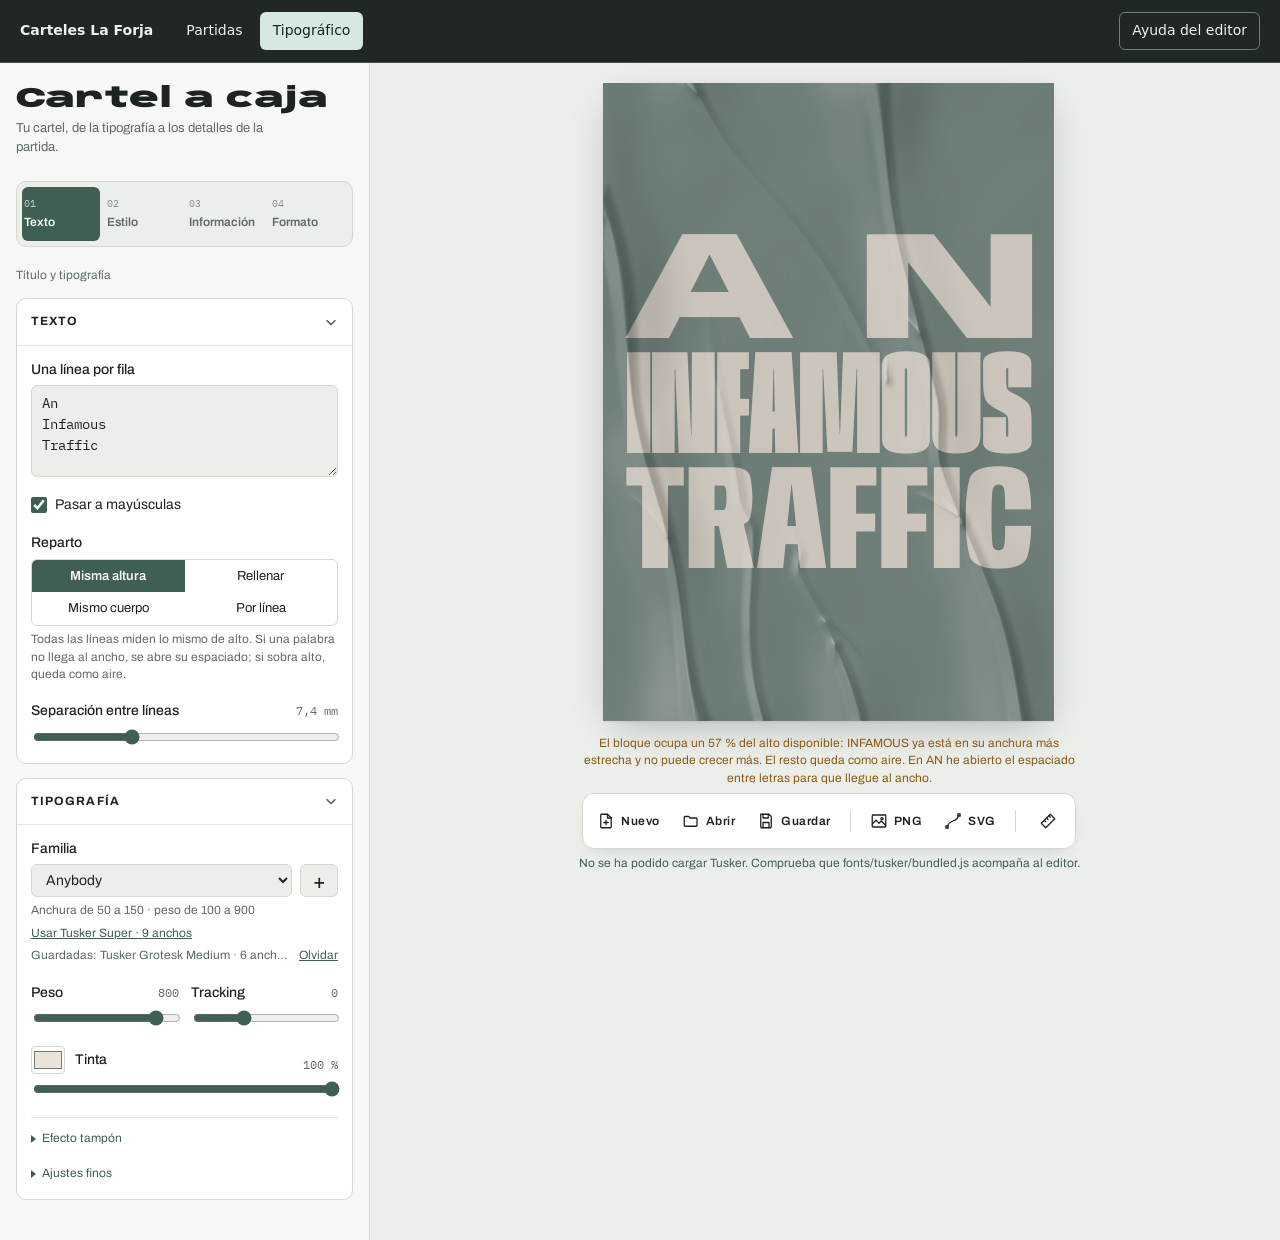
==== commit 997054fc: "Add footer annex, background zoom and color presets" ====
--- a/tipografico.html
+++ b/tipografico.html
@@ -286,6 +286,7 @@
         <div class="field">
           <span class="hint">Combinaciones de papel y tinta</span>
           <div class="swatches" id="swatches"></div>
+          <button type="button" class="btn" id="invertColors" style="align-self:flex-start">Invertir papel y tinta</button>
         </div>
         <div class="row" style="align-items:center">
           <span class="colorline"><input type="color" id="bgc" value="#7e918a" aria-label="Color del papel"><label for="bgc">Papel</label></span>
@@ -301,6 +302,10 @@
           <div class="field" id="bgCtrls" hidden>
             <div class="row"><label for="bgOp">Opacidad</label><output id="bgOpOut"></output></div>
             <input type="range" id="bgOp" min="0" max="100" value="100">
+            <div class="row"><label for="bgZoom">Zoom de la imagen</label><output id="bgZoomOut" for="bgZoom">100 %</output></div>
+            <input type="range" id="bgZoom" min="10" max="500" step="5" value="100" aria-describedby="bgZoomHelp">
+            <p class="hint" id="bgZoomHelp">Por debajo del 100 % se reduce; por encima se amplía y recorta desde el centro. El espacio libre muestra el color del papel.</p>
+            <button type="button" class="linkbtn" id="bgZoomReset">Restablecer zoom al 100 %</button>
             <div class="resrow">
               <label for="bgFit" class="sr">Encaje</label>
               <select id="bgFit">
@@ -388,6 +393,7 @@
           </select>
         </div>
         <p class="hint" id="eventLayoutHelp">La zona inferior reserva espacio propio para los datos y ajusta el título encima.</p>
+        <div class="field" id="evFooterPlacementField"><label for="evFooterPlacement">Posición de la información</label><select id="evFooterPlacement" aria-describedby="evFooterPlacementHelp"><option value="inside" selected>Dentro del cartel</option><option value="annex">Anexo pegado debajo</option></select><p class="hint" id="evFooterPlacementHelp">Dentro del cartel, los datos comparten el formato con el título. El anexo se añade debajo y aumenta la altura de la descarga.</p></div>
         <div class="two">
           <div class="field"><label for="evDate">Fecha</label><input type="text" id="evDate" value="" placeholder="Sábado 14 de noviembre"></div>
           <div class="field"><label for="evHour">Hora</label><input type="text" id="evHour" value="" placeholder="17:00 – 21:00"></div>
@@ -844,8 +850,19 @@
   {name:"Bebas Neue", family:"Bebas Neue", w:null, g:null, fixedG:400, gq:"Bebas+Neue"},
 ];
 const PALETTES = [
-  ["#7e918a","#ebe3d8"],["#1c1f1e","#f2efe8"],["#ebe3d8","#1f2a27"],
-  ["#c8432f","#f4e9dc"],["#e9d24a","#1b1b1b"],["#24345c","#e9b8a0"],["#f1ede4","#c8432f"]
+  ['#7e918a', '#ebe3d8', 'Salvia / marfil'],
+  ['#1c1f1e', '#f2efe8', 'Carbón / crema'],
+  ['#ebe3d8', '#1f2a27', 'Marfil / bosque'],
+  ['#c8432f', '#f4e9dc', 'Teja / crema'],
+  ['#e9d24a', '#1b1b1b', 'Amarillo / negro'],
+  ['#24345c', '#e9b8a0', 'Marino / melocotón'],
+  ['#f1ede4', '#c8432f', 'Crema / teja'],
+  ['#794c61', '#d2ad43', 'Malva / mostaza · OATH'],
+  ['#1739b5', '#ffd07a', 'Cobalto / mandarina'],
+  ['#bde8d0', '#382278', 'Menta / índigo'],
+  ['#ffc08a', '#064f4a', 'Albaricoque / petróleo'],
+  ['#f4b8ce', '#7b173e', 'Rosa / frambuesa'],
+  ['#49332c', '#9ddfea', 'Cacao / celeste']
 ];
 const STRETCH_KW = [[50,"ultra-condensed"],[62.5,"extra-condensed"],[75,"condensed"],[87.5,"semi-condensed"],[100,"normal"],[112.5,"semi-expanded"],[125,"expanded"],[150,"extra-expanded"],[200,"ultra-expanded"]];
 const SAMPLES = 25;
@@ -864,7 +881,7 @@
     const ppi=$("res").value==="custom"?Math.max(36,Math.min(1200,+$("resCustom").value||200)):(+$("res").value||300);
     return {w:Math.round(L.W/25.4*ppi),h:Math.round(L.H/25.4*ppi),ppi};
   }
-  const k=+$("res").value||1; return {w:L.W*k,h:L.H*k,ppi:null};
+  const k=+$("res").value||1; return {w:Math.round(L.W*k),h:Math.round(L.H*k),ppi:null};
 }
 const $ = id => document.getElementById(id);
 const NS = "http://www.w3.org/2000/svg";
@@ -892,12 +909,20 @@
   sel.value=String(selectIdx);
 }
 fillFontSelect(0);
-PALETTES.forEach(([b,f])=>{
+PALETTES.forEach(([b,f,name])=>{
   const s=document.createElement("button");s.type="button";s.className="sw";s.style.background=b;
-  s.setAttribute("aria-label","Combinación "+b+" y "+f);
+  const description = name + ' · Papel ' + b.toUpperCase() + ' · Tinta ' + f.toUpperCase();
+  s.setAttribute('aria-label', description);
+  s.title = description;
   const sp=document.createElement("span");sp.style.background=f;s.appendChild(sp);
   s.addEventListener("click",()=>{$("bgc").value=b;$("fgc").value=f;schedule()});
   $("swatches").appendChild(s);
+});
+$('invertColors').addEventListener('click', () => {
+  const paper = $('bgc').value;
+  $('bgc').value = $('fgc').value;
+  $('fgc').value = paper;
+  schedule();
 });
 function font(){return FONTS[+$("font").value]}
 function syncWeightRange(keep){
@@ -1002,7 +1027,7 @@
 });
 $("font").addEventListener("change",()=>{syncWeightRange(false);loadAndRun()});
 $("wnew").addEventListener("click",()=>{ $("wseed").value=1+Math.floor(Math.random()*99999); schedule(); });
-["lineFit","evFooterSizing","evFooterFont","evPlayers","evDuration","evLevel","evDescription","evFooterHeight","evFooterStyle","txt","upper","wght","comp","track","deform","optical","fmt","size","margin","gap","bgc","fgc","grain","wrk","wseed","wint","wwid","wrel","wdir","wamt","wcrk",
+["evFooterPlacement","lineFit","evFooterSizing","evFooterFont","evPlayers","evDuration","evLevel","evDescription","evFooterHeight","evFooterStyle","txt","upper","wght","comp","track","deform","optical","fmt","size","margin","gap","bgc","fgc","grain","wrk","wseed","wint","wwid","wrel","wdir","wamt","wcrk",
  "res","resCustom","stOn","evOn","evDate","evHour","evPlace","evFree","evTL","evTR","evBL","evBR","evStripPos","evSL","evSC","evSR",
  "evLabelContent","evLabelSize","evLabelRot","evLabelAuto","evLabelBg","evLabelFg","evSize","evCut"].forEach(id=>{
   $(id).addEventListener("input",schedule);$(id).addEventListener("change",schedule);
@@ -1159,8 +1184,8 @@
 })();
 
 const SETTINGS_KEY="cartel-a-caja:ajustes";
-const SAVED_IDS=["lineFit","evFooterSizing","lineHeights","evFooterFont","evPlayers","evDuration","evLevel","evDescription","evFooterHeight","evFooterStyle","txt","upper","wght","comp","track","deform","optical","fmt","size","margin","gap","bgc","fgc","grain",
-  "wrk","wseed","wint","wwid","wrel","wdir","wamt","wcrk","bgOp","bgFit","fgOp","stOn","sti","stc","stg","res","resCustom",
+const SAVED_IDS=["evFooterPlacement","lineFit","evFooterSizing","lineHeights","evFooterFont","evPlayers","evDuration","evLevel","evDescription","evFooterHeight","evFooterStyle","txt","upper","wght","comp","track","deform","optical","fmt","size","margin","gap","bgc","fgc","grain",
+  "wrk","wseed","wint","wwid","wrel","wdir","wamt","wcrk","bgOp","bgFit","bgZoom","fgOp","stOn","sti","stc","stg","res","resCustom",
   "evOn","evDate","evHour","evPlace","evFree","evPreset","evTL","evTR","evBL","evBR","evStripPos","evSL","evSC","evSR",
   "evLabelContent","evLabelSize","evLabelRot","evLabelX","evLabelY","evLabelAuto","evLabelBg","evLabelFg","evSize","evCut"];
 let restoring=true;
@@ -1184,11 +1209,24 @@
 }
 
 // ---------------- imagen de fondo ----------------
-const BG={url:null,dataUrl:null,blob:null,name:""};
+const BG={url:null,dataUrl:null,blob:null,name:"",width:0,height:0};
 function setBackground(blob,name,save){
   if(BG.url) URL.revokeObjectURL(BG.url);
   BG.blob=blob; BG.name=name||"imagen"; BG.dataUrl=null;
   BG.url=blob?URL.createObjectURL(blob):null;
+  BG.width = 0; BG.height = 0;
+  if (blob) {
+    if (save) $('bgZoom').value = '100';
+    const url = BG.url;
+    const image = new Image();
+    image.onload = () => {
+      if (BG.url !== url) return;
+      BG.width = image.naturalWidth;
+      BG.height = image.naturalHeight;
+      schedule();
+    };
+    image.src = url;
+  }
   $("bgCtrls").hidden=!blob;
   $("bgLabel").textContent=blob?BG.name+" · cambiar":"Elige o arrastra una foto o textura";
   if(save){ if(blob) blob.arrayBuffer().then(buf=>Store.set("bg",{name:BG.name,type:blob.type,buf})); else Store.del("bg"); }
@@ -1203,9 +1241,13 @@
 ["dragenter","dragover"].forEach(ev=>bgDrop.addEventListener(ev,e=>{e.preventDefault();bgDrop.classList.add("drag")}));
 ["dragleave","drop"].forEach(ev=>bgDrop.addEventListener(ev,e=>{e.preventDefault();bgDrop.classList.remove("drag")}));
 bgDrop.addEventListener("drop",e=>{ const f=e.dataTransfer&&e.dataTransfer.files[0]; if(f&&f.type.startsWith("image/")) setBackground(f,f.name,true); });
+$('bgZoomReset').addEventListener('click', () => {
+  $('bgZoom').value = '100';
+  schedule();
+});
 $("bgRemove").addEventListener("click",()=>setBackground(null,"",true));
 $("forgetFonts").addEventListener("click",async()=>{ await Store.del("fonts"); try{ localStorage.removeItem(SETTINGS_KEY+":font"); }catch(e){} location.reload(); });
-["bgOp","bgFit","fgOp","sti","stc","stg"].forEach(id=>{ $(id).addEventListener("input",schedule); $(id).addEventListener("change",schedule); });
+["bgZoom","bgOp","bgFit","fgOp","sti","stc","stg"].forEach(id=>{ $(id).addEventListener("input",schedule); $(id).addEventListener("change",schedule); });
 
 // ---------------- medición ----------------
 function weightAt(w,f,base,comp){
@@ -1336,12 +1378,15 @@
   $("marginOut").textContent=fmtLen(m,unit); $("gapOut").textContent=fmtLen(gap,unit);
   if($("res").dataset.unit!==unit) fillRes();
   $("resCustom").hidden=$("res").value!=="custom";
-  { const es=exportSize({unit,W,H}); $("resOut").textContent=es.w+" × "+es.h+" px"; }
   const footer = $("evOn").checked && $("evPreset").value === "partida";
   const footerLayout = footer ? layoutGameFooter(W, H, m, f) : null;
   const footerH = footerLayout ? footerLayout.height : 0;
-  const footerGap = footerH ? W * 0.025 : 0;
-  const Wt=W-2*m, Hav=Math.max(H * 0.05, H-2*m-footerH-footerGap);
+  const footerAnnex = footerH > 0 && $('evFooterPlacement').value === 'annex';
+  const insideFooterH = footerAnnex ? 0 : footerH;
+  const footerGap = insideFooterH ? W * 0.025 : 0;
+  const outputH = H + (footerAnnex ? footerH : 0);
+  { const es=exportSize({unit,W,H:outputH}); $('resOut').textContent=es.w+' × '+es.h+' px'; }
+  const Wt=W-2*m, Hav=Math.max(H * 0.05, H-2*m-insideFooterH-footerGap);
   const notes=[];
 
   const measured=lines.map(t=>measureLine(t,f,base,comp,trackEm,$("optical").checked));
@@ -1412,7 +1457,7 @@
     }
     if(total>Hav) scale=Hav/total;
   }
-  draw(fit,measured,{W,H,m,gap,Wt,Hav,total,scale,f,trackEm,unit,footerH,footerLayout});
+  draw(fit,measured,{W,H,m,gap,Wt,Hav,total,scale,f,trackEm,unit,footerH,footerLayout,footerAnnex,outputH});
   if(evNote) notes.push(evNote);
   const n=$("notice"); n.hidden=!notes.length; n.textContent=notes.join(" ");
 }
@@ -1502,7 +1547,6 @@
   const pad = W * 0.025;
   const width = W - 2 * margin;
   const innerW = Math.max(W * 0.01, width - 2 * pad);
-  const colW = Math.max(W * 0.01, (innerW - pad) / 2);
   const fields = [
     ['FECHA', $('evDate').value], ['HORARIO', $('evHour').value],
     ['LUGAR', $('evPlace').value], ['PLAZAS', $('evPlayers').value],
@@ -1513,6 +1557,8 @@
   if (!fields.length && !description && !contact) return null;
   const requested = W * 0.025 * (+$('evSize').value) / 100;
   function measure(size) {
+    const columnGap = Math.max(W * 0.06, size * 2);
+    const colW = Math.max(W * 0.01, (innerW - columnGap) / 2);
     const rows = [];
     for (let i = 0; i < fields.length; i += 2) {
       const cells = fields.slice(i, i + 2).map(([label, value]) => ({
@@ -1523,13 +1569,22 @@
     }
     const descriptionLines = description ? wrapFooterText(description, face, size * 0.8, innerW) : [];
     const contactLines = contact ? wrapFooterText(contact, face, size * 0.8, innerW) : [];
+    const columnWidths = [];
+    rows.forEach(row => row.cells.forEach((cell, index) => {
+      const cellWidth = Math.max(measureW(cell.label, face, size * 0.5, 0),
+        ...cell.lines.map(line => measureW(line, face, size, 0)));
+      columnWidths[index] = Math.max(columnWidths[index] || 0, cellWidth);
+    }));
+    const columnsWidth = columnWidths.reduce((sum, value) => sum + value, 0)
+      + (columnWidths.length > 1 ? columnGap : 0);
     const textHeight = lines => lines.length ? (lines.length * 1.2 + 0.4) * size * 0.8 : 0;
     const height = 2 * pad + rows.reduce((sum, row) => sum + row.height, 0)
       + textHeight(descriptionLines) + textHeight(contactLines);
-    return { face, pad, colW, rows, descriptionLines, contactLines, size, height, requested };
+    return { face, pad, columnGap, columnWidths, columnsWidth, rows, descriptionLines, contactLines, size, height, requested };
   }
   const manual = $('evFooterSizing').value === 'manual';
-  const limit = Math.max(2 * pad + W * 0.01, Math.min(
+  const annex = $('evFooterPlacement').value === 'annex';
+  const limit = annex && !manual ? Infinity : Math.max(2 * pad + W * 0.01, Math.min(
     manual ? H * (+$('evFooterHeight').value) / 100 : H,
     (H - 2 * margin) * 0.65));
   let layout = measure(requested);
@@ -1548,13 +1603,16 @@
 function drawGameFooter(group, o) {
   const layout = o.footerLayout;
   if (!layout) return;
-  const { face, pad, colW, rows, descriptionLines, contactLines, size: fs } = layout;
+  const { face, pad, columnGap, columnWidths, columnsWidth, rows, descriptionLines, contactLines, size: fs } = layout;
   const inverse = $('evFooterStyle').value === 'inverse';
   const ink = $('fgc').value, paper = $('bgc').value;
-  const x = o.m, y = o.H - o.m - o.footerH;
+  const x = o.footerAnnex ? 0 : o.m;
+  const y = o.footerAnnex ? o.H : o.H - o.m - o.footerH;
+  const width = o.footerAnnex ? o.W : o.Wt;
   group.setAttribute('data-game-footer', '1');
-  if (inverse) group.appendChild(el('rect', { x, y, width: o.Wt, height: o.footerH, fill: ink }));
-  else group.appendChild(el('line', { x1: x, x2: x + o.Wt, y1: y, y2: y, stroke: ink, 'stroke-width': o.W * 0.002 }));
+  if (o.footerAnnex) group.setAttribute('data-footer-annex', '1');
+  if (inverse) group.appendChild(el('rect', { x, y, width, height: o.footerH, fill: ink }));
+  else group.appendChild(el('line', { x1: x, x2: x + width, y1: y, y2: y, stroke: ink, 'stroke-width': o.W * 0.002 }));
   function text(value, tx, baseline, size, label = false) {
     const t = el('text', { x: tx, y: baseline, 'font-size': size, fill: inverse ? paper : ink, opacity: label ? 0.7 : 1 });
     t.style.fontFamily = '"' + face.fam + '"';
@@ -1563,18 +1621,21 @@
     t.textContent = value;
     group.appendChild(t);
   }
-  const innerX = x + pad;
+  const columnsX = (o.W - columnsWidth) / 2;
   let cursor = y + pad;
   rows.forEach(row => {
     row.cells.forEach((cell, i) => {
-      const tx = innerX + i * (colW + pad);
+      const tx = columnsX + (i ? columnWidths[0] + columnGap : 0);
       text(cell.label, tx, cursor + fs * 0.55, fs * 0.5, true);
       cell.lines.forEach((line, index) => text(line, tx, cursor + fs * (1.75 + index * 1.2), fs));
     });
     cursor += row.height;
   });
   for (const lines of [descriptionLines, contactLines]) {
-    lines.forEach((line, index) => text(line, innerX, cursor + fs * 0.8 * (1 + index * 1.2), fs * 0.8));
+    const textWidth = Math.max(0, ...lines.map(line => measureW(line, face, fs * 0.8, 0)));
+    const blockWidth = Math.max(columnsWidth, textWidth);
+    const textX = (o.W - blockWidth) / 2;
+    lines.forEach((line, index) => text(line, textX, cursor + fs * 0.8 * (1 + index * 1.2), fs * 0.8));
     if (lines.length) cursor += (lines.length * 1.2 + 0.4) * fs * 0.8;
   }
   if (fs < layout.requested * 0.7) {
@@ -1632,8 +1693,11 @@
     ? 'La información está visible. Los campos vacíos no se muestran.'
     : 'Activa esta opción para ver los datos. Puedes rellenarlos antes; los campos vacíos no se muestran.';
   $('eventLayoutHelp').textContent = p === 'partida'
-    ? 'La zona inferior reserva espacio propio para los datos y ajusta el título encima.'
+    ? ($('evFooterPlacement').value === 'annex'
+      ? 'El anexo se pega al borde inferior y conserva toda la altura del cartel para el título.'
+      : 'La zona inferior reserva espacio propio para los datos y ajusta el título encima.')
     : 'Esta disposición utiliza fecha, hora, lugar y contacto. Plazas, duración, nivel y descripción se muestran en la zona inferior.';
+  $('evFooterPlacementField').hidden = p !== 'partida';
   $("gameFields").hidden=p!=="partida";
   $("evFooterHeightField").hidden = $("evFooterSizing").value !== "manual";
   $("evFooterHeightOut").textContent=$("evFooterHeight").value+" %";
@@ -1796,9 +1860,11 @@
     if(doc.background&&doc.background.data) setBackground(new Blob([unb64(doc.background.data)],{type:doc.background.type||"image/jpeg"}),doc.background.name,true);
     else setBackground(null,"",true);
     const st=doc.settings;
+    $('bgZoom').value = '100';
     $('lineHeights').value = '[]';
     $('lineFit').value = 'natural';
     $('evFooterSizing').value = 'auto';
+    $('evFooterPlacement').value = 'inside';
     applySettings(st);
     const i=FONTS.findIndex(f=>f.name===st.font);
     fillFontSelect(i>=0?i:0); syncWeightRange(false); applySettings(st);
@@ -1834,9 +1900,9 @@
 
 function draw(fit,measured,o){
   const svg=$("poster"); svg.textContent="";
-  svg.setAttribute("viewBox","0 0 "+o.W+" "+o.H);
-  svg.dataset.w=o.W; svg.dataset.h=o.H; svg.dataset.unit=o.unit;
-  svg.style.setProperty("--ar",(o.W/o.H).toFixed(4));
+  svg.setAttribute("viewBox","0 0 "+o.W+" "+o.outputH);
+  svg.dataset.w=o.W; svg.dataset.h=o.outputH; svg.dataset.unit=o.unit;
+  svg.style.setProperty("--ar",(o.W/o.outputH).toFixed(4));
   const bg=$("bgc").value, fg=$("fgc").value;
   const defs=el("defs",{});
   if($("grain").checked){
@@ -1846,12 +1912,26 @@
     defs.appendChild(flt);
   }
   svg.appendChild(defs);
-  svg.appendChild(el("rect",{x:0,y:0,width:o.W,height:o.H,fill:bg}));
+  svg.appendChild(el("rect",{x:0,y:0,width:o.W,height:o.outputH,fill:bg}));
   $("bgOpOut").textContent=$("bgOp").value+" %"; $("fgOpOut").textContent=$("fgOp").value+" %";
-  if(BG.url){
-    const bim=el("image",{x:0,y:0,width:o.W,height:o.H,preserveAspectRatio:"xMidYMid "+$("bgFit").value,opacity:(+$("bgOp").value/100).toFixed(2),"data-bg":"1"});
-    bim.setAttribute("href",BG.url);
-    svg.appendChild(bim);
+  $('bgZoomOut').textContent = $('bgZoom').value + ' %';
+  if (BG.url) {
+    const zoom = Math.max(0.1, Math.min(5, +$('bgZoom').value / 100 || 1));
+    const imageW = BG.width || o.W, imageH = BG.height || o.H;
+    const ratios = [o.W / imageW, o.H / imageH];
+    const fit = $('bgFit').value === 'slice' ? Math.max(...ratios) : Math.min(...ratios);
+    const width = imageW * fit * zoom, height = imageH * fit * zoom;
+    const clip = el('clipPath', { id: 'background-clip', clipPathUnits: 'userSpaceOnUse' });
+    clip.appendChild(el('rect', { x: 0, y: 0, width: o.W, height: o.H }));
+    defs.appendChild(clip);
+    const imageGroup = el('g', { 'clip-path': 'url(#background-clip)', 'data-background': '1' });
+    const bim = el('image', {
+      x: (o.W - width) / 2, y: (o.H - height) / 2, width, height,
+      preserveAspectRatio: 'xMidYMid meet', opacity: (+$('bgOp').value / 100).toFixed(2), 'data-bg': '1'
+    });
+    bim.setAttribute('href', BG.url);
+    imageGroup.appendChild(bim);
+    svg.appendChild(imageGroup);
   }
   const g=el("g",{fill:fg,opacity:(+$("fgOp").value/100).toFixed(2)});
   const stamp=addStampFilter(defs,o.W,o.H);
@@ -1880,7 +1960,7 @@
   });
   // Las métricas SVG pueden exceder las medidas del canvas en fuentes propias.
   // Ajusta el bloque completo de forma proporcional al espacio reservado.
-  if (o.footerH && rows.length && !(state.mode === 'lines' && $('lineFit').value === 'stretch')) {
+  if (o.footerH && !o.footerAnnex && rows.length && !(state.mode === 'lines' && $('lineFit').value === 'stretch')) {
     const bounds = g.getBBox();
     if (bounds.height && (bounds.y < o.m || bounds.y + bounds.height > o.m + o.Hav)) {
       const fitScale = Math.min(1, o.Hav / bounds.height, o.Wt / bounds.width);
@@ -1903,9 +1983,9 @@
     svg.appendChild(im);
   }
   if($("grain").checked){
-    svg.appendChild(el("rect",{x:0,y:0,width:o.W,height:o.H,filter:"url(#grain)",opacity:"0.13",style:"mix-blend-mode:multiply;pointer-events:none"}));
-  }
-  lastLayout={rows,unit:o.unit,f:o.f,used:[...used],W:o.W,H:o.H};
+    svg.appendChild(el("rect",{x:0,y:0,width:o.W,height:o.outputH,filter:"url(#grain)",opacity:"0.13",style:"mix-blend-mode:multiply;pointer-events:none"}));
+  }
+  lastLayout={rows,unit:o.unit,f:o.f,used:[...used],W:o.W,H:o.outputH,posterH:o.H};
   renderSpecs();
 }
 function widthCell(r,f){ return f.cuts?r.label:(f.w?r.w.toFixed(1).replace(".",","):"fija"); }
@@ -1967,7 +2047,7 @@
     const pxW=exportSize(L).w;
     toast("Calculando las arrugas a resolución de imprenta…");
     await new Promise(r=>setTimeout(r,30));
-    wimg.setAttribute("href",wrkOverlay(L.H/L.W,Math.min(EXPORT_GRID_MAX,pxW)));
+    wimg.setAttribute("href",wrkOverlay(L.posterH/L.W,Math.min(EXPORT_GRID_MAX,pxW)));
     wimg.removeAttribute("data-wrk");
   }
   let embedded=true;
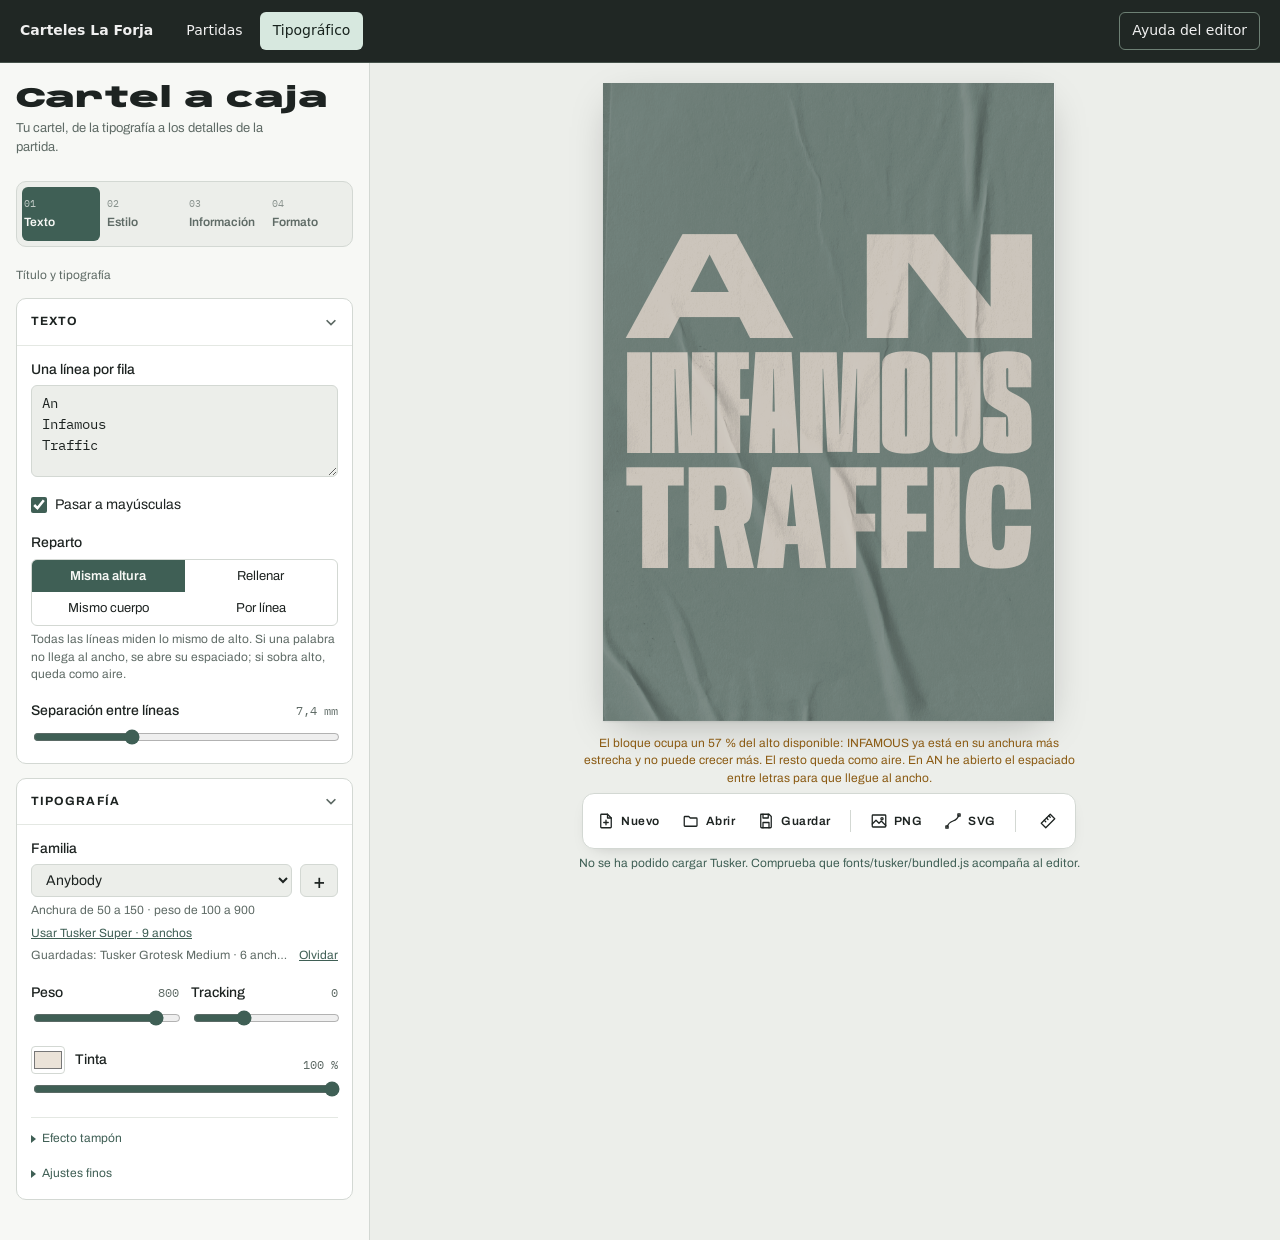
==== commit 15f6c2c7: "Add photo wrinkle layers and image-filled lettering" ====
--- a/tipografico.html
+++ b/tipografico.html
@@ -300,6 +300,12 @@
             <span id="bgLabel">Elige o arrastra una foto o textura</span>
           </label>
           <div class="field" id="bgCtrls" hidden>
+            <label for="bgTarget">Aplicar imagen a</label>
+            <select id="bgTarget" aria-describedby="bgTargetHelp">
+              <option value="background" selected>Fondo</option>
+              <option value="letters">Letras</option>
+            </select>
+            <p class="hint" id="bgTargetHelp">En las letras, la imagen rellena el título y el fondo conserva el color del papel.</p>
             <div class="row"><label for="bgOp">Opacidad</label><output id="bgOpOut"></output></div>
             <input type="range" id="bgOp" min="0" max="100" value="100">
             <div class="row"><label for="bgZoom">Zoom de la imagen</label><output id="bgZoomOut" for="bgZoom">100 %</output></div>
@@ -321,6 +327,21 @@
           <div class="sub-head"><h3>Pegado</h3><label class="switch"><input type="checkbox" id="wrk" checked aria-label="Activar las arrugas"></label></div>
           <div id="wrkBody" class="sub" style="border:0;padding:0">
             <div class="field">
+              <label for="wsource">Arrugas</label>
+              <select id="wsource">
+                <option value="photo-soft" selected>Pliegues amplios · foto</option>
+                <option value="photo-creased">Papel arrugado · foto</option>
+                <option value="photo-torn">Papel desgarrado · foto</option>
+                <option value="photo-glued-1">Papel pegado 1 · foto</option>
+                <option value="photo-glued-2">Papel pegado 2 · foto</option>
+                <option value="photo-glued-3">Papel pegado 3 · foto</option>
+                <option value="photo-glued-4">Papel pegado 4 · foto</option>
+                <option value="photo-glued-5">Papel pegado 5 · foto</option>
+                <option value="procedural">Generadas por semilla</option>
+              </select>
+              <p class="hint" id="wphotoHint">Luces y sombras extraídas de papel real, superpuestas al color y al texto. La foto se recorta para encajar en el cartel.</p>
+            </div>
+            <div class="field" data-wrk-procedural>
               <label for="wseed">Semilla</label>
               <div class="seedrow">
                 <input type="number" id="wseed" min="1" max="999999" step="1" value="1">
@@ -331,8 +352,13 @@
               <div class="row"><label for="wint">Intensidad</label><output id="wintOut"></output></div>
               <input type="range" id="wint" min="0" max="100" value="60">
             </div>
-            <div class="two">
-              <div class="field">
+            <div class="field" data-wrk-procedural>
+              <div class="row"><label for="wair">Bolsas de aire</label><output id="wairOut"></output></div>
+              <input type="range" id="wair" min="0" max="100" step="5" value="65">
+              <p class="hint">Zonas abombadas en el interior y bordes levantados del papel.</p>
+            </div>
+            <div class="two" id="wrinkleDimensions">
+              <div class="field" data-wrk-procedural>
                 <div class="row"><label for="wwid">Anchura</label><output id="wwidOut"></output></div>
                 <input type="range" id="wwid" min="50" max="250" step="5" value="100">
               </div>
@@ -341,7 +367,7 @@
                 <input type="range" id="wrel" min="25" max="200" step="5" value="100">
               </div>
             </div>
-            <details class="more" data-box="pegadoMas">
+            <details class="more" data-box="pegadoMas" data-wrk-procedural>
               <summary>Más</summary>
               <div>
                 <div class="two">
@@ -570,18 +596,69 @@
 <svg id="measure" xmlns="http://www.w3.org/2000/svg"><text id="mText" x="0" y="100" font-size="100"></text><text id="mLast" x="0" y="100" font-size="100"></text></svg>
 
 <script src="fonts/tusker/bundled.js"></script>
+<script src="assets/paper/textures.js"></script>
 <script>
+// Las fotografías aportan la iluminación observada, sin inventar una geometría 3D.
+const PaperWrinkles = (() => {
+  const sources = new Map((window.forjaPaperTextures || []).map(texture => [texture.id, texture]));
+  const textures = new Map();
+  const loading = new Map();
+  function load(id) {
+    if (textures.has(id)) return Promise.resolve();
+    if (loading.has(id)) return loading.get(id);
+    const texture = sources.get(id);
+    if (!texture) return Promise.reject(new Error('No se ha podido cargar la textura de papel. Comprueba assets/paper/textures.js.'));
+    const image = new Image();
+    image.src = texture.data;
+    const promise = image.decode().then(() => {
+      textures.set(id, image);
+      // Conserva como máximo dos imágenes decodificadas; los mapas siguen incluidos.
+      while (textures.size > 2) textures.delete(textures.keys().next().value);
+    }).finally(() => { loading.delete(id); });
+    loading.set(id, promise);
+    return promise;
+  }
+  const ready = load('photo-soft');
+  // El fallo se informa en la interfaz y al exportar, sin una promesa rechazada sin capturar.
+  ready.catch(() => {});
+  function render(id, aspect, grid, intensity, contrast) {
+    const image = textures.get(id);
+    if (!image) return null;
+    const canvas = document.createElement('canvas');
+    canvas.width = grid;
+    canvas.height = Math.max(1, Math.round(grid * aspect));
+    const ctx = canvas.getContext('2d');
+    const landscape = aspect < 1;
+    const sourceW = landscape ? image.naturalHeight : image.naturalWidth;
+    const sourceH = landscape ? image.naturalWidth : image.naturalHeight;
+    const scale = Math.max(canvas.width / sourceW, canvas.height / sourceH);
+    ctx.save();
+    ctx.translate(canvas.width / 2, canvas.height / 2);
+    if (landscape) ctx.rotate(Math.PI / 2);
+    ctx.drawImage(image, -image.naturalWidth * scale / 2, -image.naturalHeight * scale / 2,
+      image.naturalWidth * scale, image.naturalHeight * scale);
+    ctx.restore();
+    const pixels = ctx.getImageData(0, 0, canvas.width, canvas.height);
+    const data = pixels.data;
+    for (let i = 0; i < data.length; i += 4) {
+      const light = (data[i] - 128) / 512;
+      const alpha = intensity * (1 - Math.exp(-Math.abs(light) * contrast * 4));
+      data[i] = data[i + 1] = data[i + 2] = light < 0 ? 0 : 255;
+      data[i + 3] = Math.round(255 * alpha);
+    }
+    ctx.putImageData(pixels, 0, 0);
+    return canvas;
+  }
+  return { ready, load, render, has: id => textures.has(id) };
+})();
+
 // ---------------- arrugas de cartel mal pegado ----------------
 // Genera una capa RGBA (blanco para las luces, negro para las sombras) que se pone encima del cartel.
 // Todo se calcula en un espacio de 1000 unidades de ancho, así que la misma semilla da el mismo
 // resultado en la vista previa y en la exportación a 300 ppp.
 const Wrinkles=(function(){
 "use strict";
-const N=600;
-const U_REF2=1.5203;            // calibración del prototipo
 const LIGHT=(()=>{const v=[-0.6,-0.55,0.58];const n=Math.hypot(...v);return v.map(x=>x/n)})();
-const HALF=(()=>{const v=[LIGHT[0],LIGHT[1],LIGHT[2]+1];const n=Math.hypot(...v);return v.map(x=>x/n)})();
-const HZ30=Math.pow(HALF[2],30);
 
 function rngFrom(seed){
   // mezcla la semilla para que números consecutivos den resultados independientes
@@ -598,113 +675,189 @@
   };
 }
 const smooth=t=>{t=t<0?0:t>1?1:t;return t*t*(3-2*t)};
-const lin=n=>Float64Array.from({length:n},(_,i)=>i/(n-1));
 
 // ---------- geometría ----------
-function geometry(p,aspect){
-  const R=rngFrom(p.seed);
-  const w=1000, h=1000*aspect, D=Math.hypot(w,h), cx=w/2, cy=h/2;
-  const wobble=(t,amp,freqs)=>{const out=new Float64Array(t.length);for(const f of freqs){const A=amp*R.uni(0.5,1),ph=R.uni(0,2*Math.PI);for(let i=0;i<t.length;i++)out[i]+=A*Math.sin(2*Math.PI*f*t[i]+ph);}return out;};
-  const kinks=(t,count,size)=>{const out=new Float64Array(t.length);for(let k=0;k<count;k++){const c=R.uni(0.15,0.85),L=R.uni(0.05,0.1),d=R.sign()*R.uni(0.4,1)*size;for(let i=0;i<t.length;i++)out[i]+=d*smooth((t[i]-c)/L+0.5);}return out;};
-  const toXY=(u,v,th)=>{const n=u.length,x=new Float64Array(n),y=new Float64Array(n),c=Math.cos(th),s=Math.sin(th);for(let i=0;i<n;i++){x[i]=cx+u[i]*c+v[i]*s;y[i]=cy-u[i]*s+v[i]*c;}return [x,y];};
-  const across=th=>Math.abs(w*Math.cos(th))+Math.abs(h*Math.sin(th));
-  const along=th=>Math.abs(w*Math.sin(th))+Math.abs(h*Math.cos(th));
-  const edge=(x,y)=>{const d=Math.max(0,Math.min(x,w-x,y,h-y));return Math.exp(-d/(0.09*Math.min(w,h)));};
-
-  let dir=p.dir;
-  if(dir==="auto"){const r=R.u();dir=r<0.55?"v":r<0.8?"h":"d";}
-  const theta0=({v:0,h:Math.PI/2,d:R.sign()*35*Math.PI/180})[dir]+R.normal(0,0.12);
-  const amounts={few:[[1,2],[2,3]],normal:[[1,3],[3,5]],many:[[2,4],[5,8]]}[p.amount]||[[1,3],[3,5]];
-  const WV=0.012;
-  const ridges=[];
-  const t=lin(N);
-
-  // 1) arrugas largas de borde a borde
-  const nFull=R.int(...amounts[0]);
-  for(let i=0;i<nFull;i++){
-    const th=theta0+R.normal(0,0.12);
-    let x,y,u,v;
-    for(let attempt=0;attempt<12;attempt++){
-      v=t.map(tt=>(tt-0.5)*D);
-      const jog=kinks(t,R.int(0,3),0.045*w);
-      const u0=R.uni(-0.35,0.35)*across(th);
-      const w1=wobble(t,0.03*w,[0.4,0.9]), w2=wobble(t,WV*w,[1.8,2.7]);
-      u=t.map((_,k)=>u0+w1[k]+w2[k]+jog[k]);
-      [x,y]=toXY(u,v,th);
-      let ok=true;
-      for(const r of ridges){ if(r.kind!=="main") continue; let m=Infinity; for(let k=0;k<N;k+=3){const dd=Math.hypot(x[k]-r.x[k],y[k]-r.y[k]); if(dd<m) m=dd;} if(m<=0.08*w){ok=false;break;} }
-      if(ok) break;
-    }
-    const f=R.uni(2,4),ph=R.uni(0,6),sc=R.uni(0.85,1.15);
-    const wid=t.map((tt,k)=>(0.8+1.5*edge(x[k],y[k]))*(1+0.28*Math.sin(2*Math.PI*f*tt+ph))*sc);
-    ridges.push({x,y,wid,pres:new Float64Array(N).fill(1),amp:1,kind:"main"});
-    if(R.u()<0.45){
-      const off=R.sign()*R.uni(0.025,0.045)*w;
-      let a=R.uni(0.1,0.9),b=R.uni(0.1,0.9); if(a>b)[a,b]=[b,a];
-      if(b-a>0.2){
-        const pres=t.map(tt=>smooth((tt-a)/0.08)*smooth((b-tt)/0.08));
-        const ww=wobble(t,0.006*w,[2.0]);
-        const [x2,y2]=toXY(u.map((uu,k)=>uu+off+ww[k]),v,th);
-        ridges.push({x:x2,y:y2,wid:wid.map(q=>q*0.55),pres,amp:0.6,kind:"twin"});
+function geometry(p, aspect) {
+  const R = rngFrom(p.seed);
+  const w = 1000, h = w * aspect;
+  const family = ['channels', 'broad', 'mixed'][R.int(0, 3)];
+  let dir = p.dir;
+  if (dir === 'auto') dir = R.u() < (family === 'broad' ? 0.35 : 0.6) ? 'v' : R.u() < 0.55 ? 'd' : 'h';
+  const angle = { h: 0, v: Math.PI / 2, d: R.sign() * R.uni(0.5, 0.95) }[dir] + R.normal(0, 0.08);
+  const dx = Math.cos(angle), dy = Math.sin(angle);
+  const across = Math.abs(dy) * w + Math.abs(dx) * h;
+  const counts = family === 'channels' ? { few: 2, normal: 3, many: 5 } : { few: 1, normal: 2, many: 3 };
+  const count = counts[p.amount] || counts.normal;
+  const roots = [], ridges = [], crinkles = [];
+  const lane = across * 0.88 / count;
+  const clamp = (v, lo, hi) => Math.max(lo, Math.min(hi, v));
+  function lineLimits(cx, cy) {
+    let lo = -Infinity, hi = Infinity;
+    for (const [center, direction, size] of [[cx, dx, w], [cy, dy, h]]) {
+      if (Math.abs(direction) < 0.00001) {
+        if (center < 0 || center > size) return null;
+        continue;
       }
-    }
-  }
-  // 2) arrugas menores: parciales (desde un borde) o interiores
-  const nMinor=R.int(...amounts[1]);
-  for(let i=0;i<nMinor;i++){
-    const th=theta0+R.normal(0,0.3);
-    const Lf=along(th);
-    const jog=kinks(t,R.int(0,2),0.03*w);
-    const u0=R.uni(-0.42,0.42)*across(th);
-    let x,y,wid,pres;
-    if(R.u()<0.5){
-      const sgn=R.sign();
-      const vEnd=sgn*R.uni(-0.25,0.2)*Lf;
-      const v=t.map(tt=>sgn*D/2+(vEnd-sgn*D/2)*tt);
-      const w1=wobble(t,0.02*w,[0.6,1.3]), w2=wobble(t,WV*0.6*w,[2.0]);
-      [x,y]=toXY(t.map((_,k)=>u0+w1[k]+w2[k]+jog[k]),v,th);
-      const sc=R.uni(0.6,0.95);
-      wid=t.map((tt,k)=>(0.7+1.3*edge(x[k],y[k]))*Math.pow(Math.max(0,1-tt),0.45)*sc);
-      pres=t.map(tt=>smooth((1-tt)/0.25));
-    }else{
-      const L=R.uni(0.2,0.5)*Lf, vc=R.uni(-0.3,0.3)*Lf;
-      const v=t.map(tt=>vc+(tt-0.5)*L);
-      const w1=wobble(t,0.015*w,[0.7,1.5]), w2=wobble(t,WV*0.5*w,[1.6]);
-      [x,y]=toXY(t.map((_,k)=>u0+w1[k]+w2[k]+jog[k]),v,th);
-      const sc=R.uni(0.5,0.85);
-      wid=t.map(tt=>Math.pow(Math.sin(Math.PI*tt),0.8)*sc);
-      pres=t.map(tt=>smooth(tt/0.15)*smooth((1-tt)/0.15));
-    }
-    const f=R.uni(1.5,3),ph=R.uni(0,6);
-    wid=wid.map((q,k)=>q*(1+0.3*Math.sin(2*Math.PI*f*t[k]+ph)));
-    ridges.push({x,y,wid,pres,amp:0.85,kind:"minor"});
-  }
-  // pliegue fino al pie de cada arruga, en el lado contrario a la luz, a tramos
-  for(const r of ridges){
-    const cyc=R.uni(4,9), ph=R.uni(0,6);
-    r.gate=t.map(tt=>smooth((Math.sin(tt*cyc*Math.PI+ph)+0.2)/0.6));
-  }
-  // 3) arruguitas finas que salen de las arrugas
-  const crinkles=[];
-  const mains=ridges.filter(r=>r.kind!=="twin");
-  const nCr=Math.round(R.int(8,15)*p.crinkles);
-  for(let i=0;i<nCr;i++){
-    const r=mains[R.int(0,mains.length)];
-    const k=R.int(10,N-10);
-    const turn=R.sign()*R.uni(0.25,0.6), flip=R.u()<0.5?Math.PI:0;
-    const L=R.uni(30,130), bend=R.normal(0,0.35);
-    if(r.pres[k]<0.5) continue;
-    const ang=Math.atan2(r.y[k+1]-r.y[k-1],r.x[k+1]-r.x[k-1])+turn+flip;
-    const M=60, x=new Float64Array(M), y=new Float64Array(M), pr=new Float64Array(M);
-    let px=r.x[k],py=r.y[k];
-    for(let j=0;j<M;j++){const tt=j/(M-1),a=ang+bend*tt;px+=Math.cos(a)*L/M;py+=Math.sin(a)*L/M;x[j]=px;y[j]=py;pr[j]=Math.pow(1-tt,0.8);}
-    crinkles.push({x,y,p:pr});
-  }
-  // ondulación suave de todo el pliego
-  const cell=16.2, lw=Math.ceil(w/cell)+1, lh=Math.ceil(h/cell)+1;
-  const low=new Float32Array(lw*lh); for(let i=0;i<low.length;i++) low[i]=R.normal(0,1);
-  blur(low,lw,lh,3);
-  return {ridges,crinkles,low:{data:low,lw,lh,cell},aspect,dir};
+      const a = -center / direction, b = (size - center) / direction;
+      lo = Math.max(lo, Math.min(a, b)); hi = Math.min(hi, Math.max(a, b));
+    }
+    return hi > lo ? [lo, hi] : null;
+  }
+  function samplePath(points, attributes) {
+    const path = { x: [], y: [], wid: [], crease: [], lift: [], round: [], ...attributes };
+    for (let j = 0; j < points.length - 1; j++) {
+      const a = points[Math.max(0, j - 1)], b = points[j];
+      const c = points[j + 1], d = points[Math.min(points.length - 1, j + 2)];
+      const steps = Math.max(8, Math.ceil(Math.hypot(c.x - b.x, c.y - b.y) / 5));
+      for (let k = 0; k < steps; k++) {
+        const t = k / steps, t2 = t * t, t3 = t2 * t;
+        const cubic = key => 0.5 * (2 * b[key] + (-a[key] + c[key]) * t
+          + (2 * a[key] - 5 * b[key] + 4 * c[key] - d[key]) * t2
+          + (-a[key] + 3 * b[key] - 3 * c[key] + d[key]) * t3);
+        path.x.push(cubic('x')); path.y.push(cubic('y'));
+      }
+    }
+    path.x.push(points[points.length - 1].x); path.y.push(points[points.length - 1].y);
+    return path;
+  }
+  function measure(path) {
+    const lengths = [0];
+    for (let i = 1; i < path.x.length; i++) lengths.push(lengths[i - 1] + Math.hypot(path.x[i] - path.x[i - 1], path.y[i] - path.y[i - 1]));
+    return lengths.map(v => v / (lengths[lengths.length - 1] || 1));
+  }
+  function distanceToSegment(x, y, ax, ay, bx, by) {
+    const vx = bx - ax, vy = by - ay;
+    const t = clamp(((x - ax) * vx + (y - ay) * vy) / (vx * vx + vy * vy || 1), 0, 1);
+    return Math.hypot(x - ax - vx * t, y - ay - vy * t);
+  }
+  // Las ramas se aceptan dentro de una región libre: no hay cruces de cauces independientes.
+  function clearBranch(path, parent, join) {
+    for (let i = 6; i < path.x.length; i += 4) {
+      const x = path.x[i], y = path.y[i];
+      if (x < 0 || x > w || y < 0 || y > h) continue;
+      const fromJoin = Math.hypot(x - parent.x[join], y - parent.y[join]);
+      for (const other of ridges) {
+        if (other === parent && fromJoin < 95) continue;
+        for (let k = 0; k < other.x.length - 4; k += 4) {
+          if (other === parent && Math.abs(k - join) < 18) continue;
+          const distance = distanceToSegment(x, y, other.x[k], other.y[k], other.x[k + 4], other.y[k + 4]);
+          const clearance = other.root === parent.root ? 13 : 34;
+          if (distance < clearance) return false;
+        }
+      }
+    }
+    return true;
+  }
+  for (let i = 0; i < count; i++) {
+    const broad = family === 'broad' || (family === 'mixed' && R.u() < 0.55);
+    const offset = ((i + R.uni(0.3, 0.7)) / count - 0.5) * across * 0.88;
+    const cx = w / 2 - dy * offset, cy = h / 2 + dx * offset;
+    const limits = lineLimits(cx, cy);
+    if (!limits) continue;
+    const sign = R.sign(), entry = sign > 0 ? limits[0] : limits[1];
+    const available = limits[1] - limits[0];
+    const edgeRoot = broad || i === 0 || R.u() < 0.55;
+    const openEnd = broad ? R.u() < 0.8 : i === 0 && R.u() < 0.55;
+    const start = edgeRoot ? -32 : available * R.uni(0.12, 0.26);
+    const end = openEnd ? available + 32 : available * R.uni(0.65, 0.94);
+    const points = [], knots = R.int(5, 8);
+    const drift = R.uni(-0.12, 0.12) * lane;
+    const phase = R.uni(0, Math.PI * 2), turnAt = R.uni(0.3, 0.7), turn = R.uni(-0.24, 0.24) * lane;
+    for (let k = 0; k <= knots; k++) {
+      const t = k / knots, along = entry + sign * (start + (end - start) * t);
+      const bend = drift * Math.sin(t * Math.PI * 1.4 + phase)
+        + turn * smooth((t - turnAt) / 0.15) + R.normal(0, lane * 0.025);
+      points.push({ x: cx + dx * along - dy * bend, y: cy + dy * along + dx * bend });
+    }
+    const side = R.sign();
+    const main = samplePath(points, { id: ridges.length, root: roots.length, parent: null, side,
+      broad, edgeRoot, openEnd, slack: R.uni(0.65, 1.05), rootWidth: broad ? R.uni(75, 125) : R.uni(38, 70) });
+    const progress = measure(main), phase2 = R.uni(0, 6.28);
+    const neckAt = R.uni(0.35, 0.65), neckSpan = R.uni(0.045, 0.09);
+    const baseWidth = broad ? R.uni(45, 80) : R.uni(15, 28);
+    for (let k = 0; k < progress.length; k++) {
+      const t = progress[k];
+      const startGate = edgeRoot ? 1 : smooth(t / 0.12);
+      const endGate = openEnd ? 1 : smooth((1 - t) / 0.22);
+      const rootLobe = Math.max(Math.exp(-Math.pow((t - (edgeRoot ? 0.015 : 0.17)) / (broad ? 0.27 : 0.17), 2)),
+        openEnd ? 0.65 * Math.exp(-Math.pow((t - 1) / 0.2, 2)) : 0);
+      const neck = 1 - 0.55 * Math.exp(-Math.pow((t - neckAt) / neckSpan, 2));
+      const tension = 0.85 + 0.15 * Math.sin(t * 10 + phase2);
+      const width = (baseWidth * tension * neck + main.rootWidth * rootLobe) * startGate * endGate;
+      main.wid.push(width);
+      main.crease.push(baseWidth * tension * neck * startGate * endGate);
+      main.lift.push(startGate * endGate);
+      main.round.push(rootLobe * 0.8 + (broad ? 0.15 : 0));
+    }
+    roots.push({ path: main.id, kind: edgeRoot ? 'edge' : 'interior', broad });
+    ridges.push(main);
+    // Una rama hereda posición, tangente, anchura y holgura de su cauce padre.
+    const branches = broad ? (p.amount === 'few' ? 1 : 2) : p.amount === 'many' ? 2 : 1;
+    for (let j = 0; j < branches; j++) {
+      for (let attempt = 0; attempt < 8; attempt++) {
+        const k = Math.floor(main.x.length * R.uni(0.3, 0.7));
+        if (main.x[k] < 40 || main.x[k] > w - 40 || main.y[k] < 40 || main.y[k] > h - 40 || main.lift[k] < 0.6) continue;
+        const heading = Math.atan2(main.y[k + 1] - main.y[k - 1], main.x[k + 1] - main.x[k - 1]);
+        const toEdge = broad && R.u() < 0.75;
+        const branchSide = R.sign();
+        const turn = branchSide * R.uni(toEdge ? 0.75 : 0.35, toEdge ? 1.35 : 0.7);
+        let reach = Math.min(R.uni(180, 370), available * 0.4);
+        if (toEdge) {
+          const ex = Math.cos(heading + turn), ey = Math.sin(heading + turn);
+          const distances = [];
+          if (ex > 0.001) distances.push((w - main.x[k]) / ex);
+          if (ex < -0.001) distances.push(-main.x[k] / ex);
+          if (ey > 0.001) distances.push((h - main.y[k]) / ey);
+          if (ey < -0.001) distances.push(-main.y[k] / ey);
+          reach = Math.min(...distances) + 60;
+        }
+        const points = [];
+        for (let n = 0; n <= 6; n++) {
+          const t = n / 6, theta = heading + turn * smooth(t / 0.55);
+          points.push({ x: main.x[k] + Math.cos(theta) * reach * t,
+            y: main.y[k] + Math.sin(theta) * reach * t });
+        }
+        const branch = samplePath(points, { id: ridges.length, root: main.root, parent: main.id,
+          join: k, side, broad: toEdge, edgeRoot: false, openEnd: toEdge, slack: main.slack, rootWidth: 0 });
+        if (!clearBranch(branch, main, k)) continue;
+        for (const t of measure(branch)) {
+          const gate = toEdge ? 1 : smooth((1 - t) / 0.55);
+          const volume = (1 - 0.45 * smooth(t / 0.3)) + (toEdge ? 0.85 * smooth((t - 0.4) / 0.6) : 0);
+          branch.wid.push(main.wid[k] * volume * gate);
+          branch.crease.push(main.crease[k] * (1 - 0.4 * smooth(t / 0.3)) * gate);
+          branch.lift.push(main.lift[k] * gate);
+          branch.round.push(main.round[k] * (1 - t));
+        }
+        ridges.push(branch);
+        break;
+      }
+    }
+  }
+  const fineCount = Math.round(({ few: 4, normal: 8, many: 16 }[p.amount] || 8) * p.crinkles);
+  for (let i = 0; i < fineCount && ridges.length; i++) {
+    const parent = ridges[R.int(0, ridges.length)];
+    const k = R.int(Math.floor(parent.x.length * 0.2), Math.floor(parent.x.length * 0.75));
+    if (parent.x[k] < 20 || parent.x[k] > w - 20 || parent.y[k] < 20 || parent.y[k] > h - 20 || parent.lift[k] < 0.5) continue;
+    const angle = Math.atan2(parent.y[k + 1] - parent.y[k - 1], parent.x[k + 1] - parent.x[k - 1]);
+    const reach = R.uni(30, 90), turn = R.sign() * R.uni(0.4, 0.7);
+    const points = [0, 0.2, 0.6, 1].map(t => ({ x: parent.x[k] + Math.cos(angle + turn * t) * reach * t,
+      y: parent.y[k] + Math.sin(angle + turn * t) * reach * t }));
+    const path = samplePath(points, { id: ridges.length + i, root: parent.root, parent: parent.id,
+      side: parent.side, broad: false, edgeRoot: false, openEnd: false, slack: parent.slack * 0.35, rootWidth: 0 });
+    if (!clearBranch(path, parent, k)) continue;
+    for (const t of measure(path)) {
+      path.wid.push(Math.min(parent.wid[k], 9) * Math.pow(1 - t, 1.2));
+      path.crease.push(path.wid[path.wid.length - 1]);
+      path.lift.push(Math.pow(1 - t, 1.5) * parent.lift[k]);
+      path.round.push(0);
+    }
+    crinkles.push(path);
+  }
+  const cell = 12, lw = Math.ceil(w / cell) + 1, lh = Math.ceil(h / cell) + 1;
+  const low = new Float32Array(lw * lh);
+  for (let i = 0; i < low.length; i++) low[i] = R.normal(0, 1);
+  blur(low, lw, lh, 1.4);
+  return { ridges, crinkles, roots, family, low: { data: low, lw, lh, cell }, aspect, dir };
 }
 
 // ---------- desenfoque gaussiano (tres pasadas de caja) ----------
@@ -736,8 +889,27 @@
   }
 }
 function blur(a,w,h,sigma){
-  if(sigma<0.4) return a;
+  if(sigma<0.15) return a;
   const tmp=new Float32Array(a.length);
+  if (sigma < 1.5) {
+    const radius = Math.ceil(sigma * 3), kernel = [];
+    let total = 0;
+    for (let k = -radius; k <= radius; k++) {
+      const weight = Math.exp(-k * k / (2 * sigma * sigma));
+      kernel.push(weight); total += weight;
+    }
+    for (let y = 0; y < h; y++) for (let x = 0; x < w; x++) {
+      let value = 0;
+      for (let k = -radius; k <= radius; k++) value += a[y * w + Math.max(0, Math.min(w - 1, x + k))] * kernel[k + radius];
+      tmp[y * w + x] = value / total;
+    }
+    for (let y = 0; y < h; y++) for (let x = 0; x < w; x++) {
+      let value = 0;
+      for (let k = -radius; k <= radius; k++) value += tmp[Math.max(0, Math.min(h - 1, y + k)) * w + x] * kernel[k + radius];
+      a[y * w + x] = value / total;
+    }
+    return a;
+  }
   for(const s of boxSizes(sigma,3)){ const r=(s-1)>>1; if(r<1) continue; boxH(a,tmp,w,h,r); boxV(tmp,a,w,h,r); }
   return a;
 }
@@ -747,86 +919,169 @@
   const c=document.createElement("canvas"); c.width=gw; c.height=gh;
   const ctx=c.getContext("2d",{willReadFrequently:true}); ctx.lineCap="round"; return ctx;
 }
-function drawPath(ctx,xs,ys,wid,pres,w0,s,offX,offY){
-  for(let k=0;k<xs.length-1;k++){
-    const a=pres[k], r=w0*s*(wid?wid[k]:1);
-    if(a<0.02||r<0.25) continue;
-    const g=Math.round(a*255);
-    ctx.strokeStyle="rgb("+g+","+g+","+g+")"; ctx.lineWidth=2*r;
-    const x0=(xs[k]+(offX?offX[k]:0))*s, y0=(ys[k]+(offY?offY[k]:0))*s;
-    const x1=(xs[k+1]+(offX?offX[k+1]:0))*s, y1=(ys[k+1]+(offY?offY[k+1]:0))*s;
-    ctx.beginPath(); ctx.moveTo(x0,y0); ctx.lineTo(x1===x0&&y1===y0?x1+0.01:x1,y1); ctx.stroke();
-  }
-}
-function accumulate(ctx,acc,weight){
-  const {width:gw,height:gh}=ctx.canvas;
-  const d=ctx.getImageData(0,0,gw,gh).data;
-  const f=weight/255;
-  for(let i=0,j=0;i<acc.length;i++,j+=4) acc[i]+=d[j]*f;
-}
-function clear(ctx){ctx.globalCompositeOperation="source-over";ctx.fillStyle="#000";ctx.fillRect(0,0,ctx.canvas.width,ctx.canvas.height);}
-
-function render(geo,p,gw){
-  const gh=Math.max(1,Math.round(gw*geo.aspect));
-  const s=gw/1000, WS=p.width;
-  const ctx=makeCtx(gw,gh);
-  const Hm=new Float32Array(gw*gh);
-  const layer=(fn,sigma,weight)=>{
-    const acc=new Float32Array(gw*gh);
-    fn(acc);
-    blur(acc,gw,gh,sigma*s);
-    for(let i=0;i<Hm.length;i++) Hm[i]+=weight*acc[i];
-  };
-  const ridgeLayer=(w0,extra)=>acc=>{ for(const r of geo.ridges){ clear(ctx); drawPath(ctx,r.x,r.y,r.wid,extra?extra(r).pres:r.pres,w0,s,extra?extra(r).ox:null,extra?extra(r).oy:null); accumulate(ctx,acc,r.amp); } };
-  // pliegue: desplazado hacia el lado en sombra
-  const creaseOf=r=>{
-    const n=r.x.length, ox=new Float64Array(n), oy=new Float64Array(n);
-    let mx=0,my=0; const px=new Float64Array(n), py=new Float64Array(n);
-    for(let k=0;k<n;k++){const a=Math.max(0,k-1),b=Math.min(n-1,k+1);const dx=r.x[b]-r.x[a],dy=r.y[b]-r.y[a],nn=Math.hypot(dx,dy)+1e-6;px[k]=-dy/nn;py[k]=dx/nn;mx+=px[k];my+=py[k];}
-    const sg=(mx*LIGHT[0]+my*LIGHT[1]>0)?-1:1;
-    for(let k=0;k<n;k++){const off=r.wid[k]*7.5;ox[k]=sg*px[k]*off;oy[k]=sg*py[k]*off;}
-    return {pres:r.pres.map((q,k)=>q*r.gate[k]),ox,oy};
-  };
-  layer(ridgeLayer(3.0*WS),2.5,0.25);
-  layer(ridgeLayer(7*WS),8*WS,1.6*WS);
-  layer(ridgeLayer(28*WS),45*WS,3.2*WS);
-  layer(acc=>{ for(const r of geo.ridges){ const c=creaseOf(r); clear(ctx); drawPath(ctx,r.x,r.y,null,c.pres,1.4,s,c.ox,c.oy); accumulate(ctx,acc,r.amp); } },2.4,-0.12);
-  layer(acc=>{ clear(ctx); for(const c of geo.crinkles) drawPath(ctx,c.x,c.y,null,c.p,2,s); accumulate(ctx,acc,1); },2,0.3);
-  layer(acc=>{ clear(ctx); for(const c of geo.crinkles) drawPath(ctx,c.x,c.y,null,c.p,6,s); accumulate(ctx,acc,1); },7,0.8);
-  // ondulación suave
-  const L=geo.low;
-  for(let y=0;y<gh;y++){
-    const fy=Math.min(L.lh-1.001,(y/s)/L.cell), y0=Math.floor(fy), ty=fy-y0;
-    for(let x=0;x<gw;x++){
-      const fx=Math.min(L.lw-1.001,(x/s)/L.cell), x0=Math.floor(fx), tx=fx-x0;
-      const i=y0*L.lw+x0;
-      const v=(L.data[i]*(1-tx)+L.data[i+1]*tx)*(1-ty)+(L.data[i+L.lw]*(1-tx)+L.data[i+L.lw+1]*tx)*ty;
-      Hm[y*gw+x]+=0.6*v;
-    }
-  }
-  // luz
-  const kk=18*p.relief*s/U_REF2, S=p.intensity;
-  const img=ctx.createImageData(gw,gh), o=img.data;
-  for(let y=0;y<gh;y++){
-    for(let x=0;x<gw;x++){
-      const i=y*gw+x;
-      const gx=x===0?Hm[i+1]-Hm[i]:x===gw-1?Hm[i]-Hm[i-1]:(Hm[i+1]-Hm[i-1])/2;
-      const gy=y===0?Hm[i+gw]-Hm[i]:y===gh-1?Hm[i]-Hm[i-gw]:(Hm[i+gw]-Hm[i-gw])/2;
-      const nx=-gx*kk, ny=-gy*kk, nl=Math.sqrt(nx*nx+ny*ny+1);
-      const diff=(nx*LIGHT[0]+ny*LIGHT[1]+LIGHT[2])/nl-LIGHT[2];
-      const hd=Math.max(0,(nx*HALF[0]+ny*HALF[1]+HALF[2])/nl);
-      const spec=Math.min(1,Math.max(0,Math.pow(hd,30)-HZ30))*0.8*S;
-      const sv=diff*S, j=i*4;
-      if(sv<0){
-        const dark=0.45*Math.tanh(-sv*1.8);
-        o[j]=o[j+1]=o[j+2]=0; o[j+3]=Math.round(dark*255);
-      }else{
-        const lift=0.75*Math.tanh(sv*2), a=1-(1-lift)*(1-Math.min(1,spec));
-        o[j]=o[j+1]=o[j+2]=255; o[j+3]=Math.round(a*255);
+// Campo de alturas en unidades del papel, independiente de la resolución.
+function render(geo, p, gw) {
+  const gh = Math.max(2, Math.round(gw * geo.aspect));
+  const s = gw / 1000;
+  const ctx = makeCtx(gw, gh);
+  if (p.intensity <= 0) return ctx.canvas;
+  const heights = new Float32Array(gw * gh);
+  const bounds = (x0, y0, x1, y1) => [
+    Math.max(0, Math.floor(x0 * s)), Math.max(0, Math.floor(y0 * s)),
+    Math.min(gw - 1, Math.ceil(x1 * s)), Math.min(gh - 1, Math.ceil(y1 * s))
+  ];
+  // Cada cauce incluye su bolsa de origen. No se añaden domos ni labios independientes.
+  const nearest = new Float32Array(gw * gh);
+  const ridge = new Float32Array(gw * gh);
+  const exits = [[], [], [], []];
+  const paperH = 1000 * geo.aspect;
+  function addRidge(path) {
+    nearest.fill(Infinity);
+    ridge.fill(0);
+    const normals = path.x.map((_, k) => {
+      const before = Math.max(0, k - 1), after = Math.min(path.x.length - 1, k + 1);
+      const dx = path.x[after] - path.x[before], dy = path.y[after] - path.y[before];
+      const length = Math.hypot(dx, dy) || 1;
+      return { x: -dy / length, y: dx / length };
+    });
+    const step = 3;
+    const openWidths = path.wid.map((v, k) => (path.crease[k] + (v - path.crease[k]) * p.air) * p.width);
+    // La salida tiene una boca más estrecha; el volumen queda contenido por el adhesivo.
+    const widths = openWidths.map((v, k) => {
+      const distance = Math.max(0, Math.min(path.x[k], 1000 - path.x[k], path.y[k], paperH - path.y[k]));
+      return v * (0.72 + 0.28 * smooth(distance / (100 * p.width)));
+    });
+    for (let k = 0; k < path.x.length - 1; k++) {
+      const ax = path.x[k], ay = path.y[k], bx = path.x[k + 1], by = path.y[k + 1];
+      for (let edge = 0; edge < 4; edge++) {
+        const horizontal = edge % 2 === 0;
+        const boundary = edge === 1 ? 1000 : edge === 2 ? paperH : 0;
+        const a = horizontal ? ay : ax, b = horizontal ? by : bx;
+        if (a === b || (a < boundary) === (b < boundary)) continue;
+        const t = (boundary - a) / (b - a);
+        const along = horizontal ? ax + (bx - ax) * t : ay + (by - ay) * t;
+        if (along < 0 || along > (horizontal ? 1000 : paperH)) continue;
+        const width = (openWidths[k] + (openWidths[k + 1] - openWidths[k]) * t) * 1.3;
+        if (!exits[edge].some(exit => Math.abs(exit.along - along) < 2)) exits[edge].push({ along, width });
       }
     }
-  }
-  ctx.putImageData(img,0,0);
+    const radius = Math.max(...widths) * 1.3;
+    for (let k = 0; k < path.x.length - 1; k += step) {
+      const end = Math.min(path.x.length - 1, k + step);
+      const ax = path.x[k], ay = path.y[k], bx = path.x[end], by = path.y[end];
+      const dx = bx - ax, dy = by - ay, len2 = dx * dx + dy * dy;
+      if (len2 < 0.00001) continue;
+      const [x0, y0, x1, y1] = bounds(Math.min(ax, bx) - radius, Math.min(ay, by) - radius,
+        Math.max(ax, bx) + radius, Math.max(ay, by) + radius);
+      for (let y = y0; y <= y1; y++) for (let x = x0; x <= x1; x++) {
+        const px = x / s - ax, py = y / s - ay;
+        const t = Math.max(0, Math.min(1, (px * dx + py * dy) / len2));
+        const qx = px - t * dx, qy = py - t * dy;
+        const distance2 = qx * qx + qy * qy, i = y * gw + x;
+        if (distance2 >= nearest[i]) continue;
+        nearest[i] = distance2;
+        const width = widths[k] + (widths[end] - widths[k]) * t;
+        const round = (path.round[k] + (path.round[end] - path.round[k]) * t) * p.air;
+        const nx = normals[k].x + (normals[end].x - normals[k].x) * t;
+        const ny = normals[k].y + (normals[end].y - normals[k].y) * t;
+        const side = (qx * nx + qy * ny) * path.side;
+        const side2 = side * side / Math.max(0.00001, nx * nx + ny * ny);
+        const shortFace = width * (0.32 + 0.4 * round);
+        const face = side < 0 ? shortFace : width * 1.3;
+        const cap = (shortFace + width) * 0.5;
+        const tangent2 = Math.max(0, distance2 - side2);
+        const q2 = side2 / Math.max(0.01, face * face) + tangent2 / Math.max(0.01, cap * cap);
+        if (q2 >= 1) { ridge[i] = 0; continue; }
+        const q = Math.sqrt(q2);
+        // Contacto plano en los dos márgenes; la bolsa redondea la misma sección del cauce.
+        const sharp = (1 - q) * (1 - q) * (1 + 2 * q);
+        const rounded = 0.5 + 0.5 * Math.cos(Math.PI * q);
+        const profile = sharp + (rounded - sharp) * round * 0.45;
+        const lift = path.lift[k] + (path.lift[end] - path.lift[k]) * t;
+        // La anchura y la altura comparten la holgura: H² es proporcional a W.
+        const height = Math.sqrt(Math.max(0, width)) * path.slack * (1.1 + 0.9 * p.air) * lift;
+        ridge[i] = height * profile;
+      }
+    }
+    for (let i = 0; i < heights.length; i++) {
+      const a = heights[i], b = ridge[i];
+      const hi = Math.max(a, b), lo = Math.min(a, b);
+      // Unión C1 de las ramas: no se duplica la altura ni se dibuja una costura en la horquilla.
+      heights[i] = hi > 0 ? hi * (1 + 0.1 * Math.pow(lo / hi, 5.5)) : 0;
+    }
+  }
+  geo.ridges.forEach(addRidge);
+  geo.crinkles.forEach(addRidge);
+  // Lenguas de adhesivo entre bocas vecinas: impiden una bolsa abierta de borde a borde.
+  // Se deducen de las salidas reales, no de manchas de altura independientes.
+  for (let edge = 0; edge < exits.length; edge++) {
+    const mouths = exits[edge].sort((a, b) => a.along - b.along);
+    for (let k = 1; k < mouths.length; k++) {
+      const a = mouths[k - 1], b = mouths[k], gap = b.along - a.along;
+      const span = a.width + b.width;
+      if (gap < 5 || span < gap * 0.8) continue;
+      const center = (a.along + b.along) / 2;
+      const halfWidth = Math.min(gap * 0.28, 70 * p.width);
+      const depth = Math.min(90 * p.width, gap * 0.8);
+      const skew = (a.width - b.width) * 0.12;
+      const horizontal = edge % 2 === 0;
+      const [x0, y0, x1, y1] = horizontal
+        ? bounds(center - halfWidth - Math.abs(skew), edge === 0 ? 0 : paperH - depth,
+          center + halfWidth + Math.abs(skew), edge === 0 ? depth : paperH)
+        : bounds(edge === 3 ? 0 : 1000 - depth, center - halfWidth - Math.abs(skew),
+          edge === 3 ? depth : 1000, center + halfWidth + Math.abs(skew));
+      for (let y = y0; y <= y1; y++) for (let x = x0; x <= x1; x++) {
+        const inward = edge === 0 ? y / s : edge === 1 ? 1000 - x / s : edge === 2 ? paperH - y / s : x / s;
+        const t = inward / depth;
+        if (t < 0 || t >= 1) continue;
+        const reach = halfWidth * (1 - 0.75 * smooth(t)) * smooth((1 - t) / 0.22);
+        const along = (horizontal ? x : y) / s - center - skew * t;
+        const u = Math.abs(along) / Math.max(0.01, reach);
+        if (u < 1) heights[y * gw + x] *= smooth((u - 0.35) / 0.65);
+      }
+    }
+  }
+  const low = geo.low;
+  for (let y = 0; y < gh; y++) {
+    const fy = Math.min(low.lh - 1.001, y / s / low.cell), y0 = Math.floor(fy), ty = smooth(fy - y0);
+    for (let x = 0; x < gw; x++) {
+      const fx = Math.min(low.lw - 1.001, x / s / low.cell), x0 = Math.floor(fx), tx = smooth(fx - x0);
+      const i = y0 * low.lw + x0;
+      const value = (low.data[i] * (1 - tx) + low.data[i + 1] * tx) * (1 - ty)
+        + (low.data[i + low.lw] * (1 - tx) + low.data[i + low.lw + 1] * tx) * ty;
+      const j = y * gw + x;
+      heights[j] += 0.05 * p.crinkles * value;
+    }
+  }
+  blur(heights, gw, gh, 1.1 * s);
+  const img = ctx.createImageData(gw, gh), pixels = img.data;
+  // Un píxel abarca 1/s unidades del papel: la pendiente física multiplica por s.
+  const relief = p.relief * s;
+  const horizontalLight = Math.hypot(LIGHT[0], LIGHT[1]);
+  const shadowSamples = [3, 7, 15, 30].map(distance => ({
+    dx: Math.round(LIGHT[0] / horizontalLight * distance * s),
+    dy: Math.round(LIGHT[1] / horizontalLight * distance * s), distance
+  }));
+  for (let y = 0; y < gh; y++) for (let x = 0; x < gw; x++) {
+    const i = y * gw + x;
+    const gx = (heights[y * gw + Math.min(gw - 1, x + 1)] - heights[y * gw + Math.max(0, x - 1)]) / (x === 0 || x === gw - 1 ? 1 : 2);
+    const gy = (heights[Math.min(gh - 1, y + 1) * gw + x] - heights[Math.max(0, y - 1) * gw + x]) / (y === 0 || y === gh - 1 ? 1 : 2);
+    const nx = -gx * relief, ny = -gy * relief;
+    const diffuse = (nx * LIGHT[0] + ny * LIGHT[1] + LIGHT[2]) / Math.sqrt(nx * nx + ny * ny + 1);
+    let occlusion = 0;
+    for (const sample of shadowSamples) {
+      const sx = x + sample.dx, sy = y + sample.dy;
+      if (sx < 0 || sx >= gw || sy < 0 || sy >= gh) continue;
+      const obstruction = (heights[sy * gw + sx] - heights[i]) * p.relief - sample.distance * 0.65;
+      occlusion += smooth(obstruction / 4) * 0.25;
+    }
+    const light = (diffuse - LIGHT[2] - occlusion * 0.24) * p.intensity;
+    const j = i * 4, color = light < 0 ? 0 : 255;
+    pixels[j] = pixels[j + 1] = pixels[j + 2] = color;
+    // Luz difusa mate, visible tanto en la tinta oscura como en el papel claro.
+    pixels[j + 3] = Math.round(255 * (light < 0 ? 0.46 : 0.65) * Math.tanh(Math.abs(light) * (light < 0 ? 2.2 : 3.5)));
+  }
+  ctx.putImageData(img, 0, 0);
   return ctx.canvas;
 }
 
@@ -1027,7 +1282,7 @@
 });
 $("font").addEventListener("change",()=>{syncWeightRange(false);loadAndRun()});
 $("wnew").addEventListener("click",()=>{ $("wseed").value=1+Math.floor(Math.random()*99999); schedule(); });
-["evFooterPlacement","lineFit","evFooterSizing","evFooterFont","evPlayers","evDuration","evLevel","evDescription","evFooterHeight","evFooterStyle","txt","upper","wght","comp","track","deform","optical","fmt","size","margin","gap","bgc","fgc","grain","wrk","wseed","wint","wwid","wrel","wdir","wamt","wcrk",
+["evFooterPlacement","lineFit","evFooterSizing","evFooterFont","evPlayers","evDuration","evLevel","evDescription","evFooterHeight","evFooterStyle","txt","upper","wght","comp","track","deform","optical","fmt","size","margin","gap","bgc","fgc","grain","wrk","wsource","wseed","wint","wair","wwid","wrel","wdir","wamt","wcrk",
  "res","resCustom","stOn","evOn","evDate","evHour","evPlace","evFree","evTL","evTR","evBL","evBR","evStripPos","evSL","evSC","evSR",
  "evLabelContent","evLabelSize","evLabelRot","evLabelAuto","evLabelBg","evLabelFg","evSize","evCut"].forEach(id=>{
   $(id).addEventListener("input",schedule);$(id).addEventListener("change",schedule);
@@ -1185,7 +1440,7 @@
 
 const SETTINGS_KEY="cartel-a-caja:ajustes";
 const SAVED_IDS=["evFooterPlacement","lineFit","evFooterSizing","lineHeights","evFooterFont","evPlayers","evDuration","evLevel","evDescription","evFooterHeight","evFooterStyle","txt","upper","wght","comp","track","deform","optical","fmt","size","margin","gap","bgc","fgc","grain",
-  "wrk","wseed","wint","wwid","wrel","wdir","wamt","wcrk","bgOp","bgFit","bgZoom","fgOp","stOn","sti","stc","stg","res","resCustom",
+  "wrk","wsource","wseed","wint","wair","wwid","wrel","wdir","wamt","wcrk","bgTarget","bgOp","bgFit","bgZoom","fgOp","stOn","sti","stc","stg","res","resCustom",
   "evOn","evDate","evHour","evPlace","evFree","evPreset","evTL","evTR","evBL","evBR","evStripPos","evSL","evSC","evSR",
   "evLabelContent","evLabelSize","evLabelRot","evLabelX","evLabelY","evLabelAuto","evLabelBg","evLabelFg","evSize","evCut"];
 let restoring=true;
@@ -1247,7 +1502,7 @@
 });
 $("bgRemove").addEventListener("click",()=>setBackground(null,"",true));
 $("forgetFonts").addEventListener("click",async()=>{ await Store.del("fonts"); try{ localStorage.removeItem(SETTINGS_KEY+":font"); }catch(e){} location.reload(); });
-["bgZoom","bgOp","bgFit","fgOp","sti","stc","stg"].forEach(id=>{ $(id).addEventListener("input",schedule); $(id).addEventListener("change",schedule); });
+["bgTarget","bgZoom","bgOp","bgFit","fgOp","sti","stc","stg"].forEach(id=>{ $(id).addEventListener("input",schedule); $(id).addEventListener("change",schedule); });
 
 // ---------------- medición ----------------
 function weightAt(w,f,base,comp){
@@ -1470,14 +1725,31 @@
 // ---------------- dibujo ----------------
 function el(tag,attrs){const e=document.createElementNS(NS,tag);for(const k in attrs)e.setAttribute(k,attrs[k]);return e}
 // ---------------- arrugas: parámetros y caché ----------------
-const PREVIEW_GRID=700, EXPORT_GRID_MAX=2000;
+const PREVIEW_GRID=700, EXPORT_GRID_MAX=2000, PHOTO_GRID_MAX=2400;
 const wrkCache=new Map();
 function wrkParams(){
   return {seed:Math.max(1,Math.floor(+$("wseed").value||1)), intensity:+$("wint").value/100, width:+$("wwid").value/100,
-    relief:+$("wrel").value/100, dir:$("wdir").value, amount:$("wamt").value, crinkles:+$("wcrk").value/100};
+    relief:+$("wrel").value/100, air:+$('wair').value/100, dir:$("wdir").value, amount:$("wamt").value, crinkles:+$("wcrk").value/100};
 }
 function wrkOverlay(aspect,grid){
   const p=wrkParams();
+  if ($('wsource').value !== 'procedural') {
+    const id = $('wsource').value;
+    const photoKey = JSON.stringify([id, aspect, grid, p.intensity, p.relief]);
+    if (wrkCache.has(photoKey)) return wrkCache.get(photoKey);
+    const canvas = PaperWrinkles.render(id, aspect, grid, p.intensity, p.relief);
+    if (!canvas) {
+      PaperWrinkles.load(id).then(() => schedule()).catch(error => toast(error.message));
+      return null;
+    }
+    const url = canvas.toDataURL('image/png');
+    // Las exportaciones grandes no se retienen entre cambios de controles.
+    if (grid === PREVIEW_GRID) {
+      if (wrkCache.size > 20) wrkCache.clear();
+      wrkCache.set(photoKey, url);
+    }
+    return url;
+  }
   const key=JSON.stringify(p)+"|"+aspect.toFixed(5)+"|"+grid;
   if(wrkCache.has(key)) return wrkCache.get(key);
   const geoKey=JSON.stringify({seed:p.seed,dir:p.dir,amount:p.amount,crinkles:p.crinkles})+"|"+aspect.toFixed(5);
@@ -1489,7 +1761,13 @@
   return url;
 }
 function syncWrkOutputs(){
+  const photo = $('wsource').value !== 'procedural';
+  document.querySelectorAll('[data-wrk-procedural]').forEach(node => { node.hidden = photo; });
+  $('wphotoHint').hidden = !photo;
+  $('wrinkleDimensions').classList.toggle('two', !photo);
+  document.querySelector('label[for="wrel"]').textContent = photo ? 'Contraste' : 'Relieve';
   $("wintOut").textContent=$("wint").value+" %"; $("wwidOut").textContent=$("wwid").value+" %";
+  $('wairOut').textContent = $('wair').value + ' %';
   $("wrelOut").textContent=$("wrel").value+" %"; $("wcrkOut").textContent=$("wcrk").value+" %";
   $("wrkBody").hidden=!$("wrk").checked;
   $("stBody").hidden=!$("stOn").checked;
@@ -1860,7 +2138,10 @@
     if(doc.background&&doc.background.data) setBackground(new Blob([unb64(doc.background.data)],{type:doc.background.type||"image/jpeg"}),doc.background.name,true);
     else setBackground(null,"",true);
     const st=doc.settings;
+    $('wsource').value = 'procedural';
+    $('wair').value = '65';
     $('bgZoom').value = '100';
+    $('bgTarget').value = 'background';
     $('lineHeights').value = '[]';
     $('lineFit').value = 'natural';
     $('evFooterSizing').value = 'auto';
@@ -1904,6 +2185,7 @@
   svg.dataset.w=o.W; svg.dataset.h=o.outputH; svg.dataset.unit=o.unit;
   svg.style.setProperty("--ar",(o.W/o.outputH).toFixed(4));
   const bg=$("bgc").value, fg=$("fgc").value;
+  const imageInLetters = $('bgTarget').value === 'letters';
   const defs=el("defs",{});
   if($("grain").checked){
     const flt=el("filter",{id:"grain",x:"0",y:"0",width:"100%",height:"100%"});
@@ -1915,6 +2197,8 @@
   svg.appendChild(el("rect",{x:0,y:0,width:o.W,height:o.outputH,fill:bg}));
   $("bgOpOut").textContent=$("bgOp").value+" %"; $("fgOpOut").textContent=$("fgOp").value+" %";
   $('bgZoomOut').textContent = $('bgZoom').value + ' %';
+  $('bgZoomHelp').textContent = 'Por debajo del 100 % se reduce; por encima se amplía y recorta desde el centro. El espacio libre muestra el color ' + (imageInLetters ? 'de la tinta.' : 'del papel.');
+  let imageGroup = null;
   if (BG.url) {
     const zoom = Math.max(0.1, Math.min(5, +$('bgZoom').value / 100 || 1));
     const imageW = BG.width || o.W, imageH = BG.height || o.H;
@@ -1924,19 +2208,24 @@
     const clip = el('clipPath', { id: 'background-clip', clipPathUnits: 'userSpaceOnUse' });
     clip.appendChild(el('rect', { x: 0, y: 0, width: o.W, height: o.H }));
     defs.appendChild(clip);
-    const imageGroup = el('g', { 'clip-path': 'url(#background-clip)', 'data-background': '1' });
+    imageGroup = el('g', { 'clip-path': 'url(#background-clip)', 'data-image-target': imageInLetters ? 'letters' : 'background' });
     const bim = el('image', {
       x: (o.W - width) / 2, y: (o.H - height) / 2, width, height,
       preserveAspectRatio: 'xMidYMid meet', opacity: (+$('bgOp').value / 100).toFixed(2), 'data-bg': '1'
     });
     bim.setAttribute('href', BG.url);
     imageGroup.appendChild(bim);
-    svg.appendChild(imageGroup);
-  }
-  const g=el("g",{fill:fg,opacity:(+$("fgOp").value/100).toFixed(2)});
+    if (!imageInLetters) {
+      imageGroup.setAttribute('data-background', '1');
+      svg.appendChild(imageGroup);
+    }
+  }
+  const inkGroup = el('g', { opacity: (+$('fgOp').value / 100).toFixed(2), 'data-ink': '1' });
+  const g=el("g",{fill:fg});
   const stamp=addStampFilter(defs,o.W,o.H);
-  if(stamp) g.setAttribute("filter","url(#stamp)");
-  svg.appendChild(g);
+  if(stamp) inkGroup.setAttribute("filter","url(#stamp)");
+  inkGroup.appendChild(g);
+  svg.appendChild(inkGroup);
   const k=o.scale, blockH=o.total*k;
   let y=o.m+(o.Hav-blockH)/2;
   const rows=[], used=new Set();
@@ -1974,13 +2263,32 @@
       });
     }
   }
+  if (imageInLetters && imageGroup) {
+    // Una única máscara conserva las posiciones y escalas finales de las letras.
+    // La imagen mantiene el mismo encuadre en todas las líneas.
+    const mask = el('mask', {
+      id: 'letter-image-mask', maskUnits: 'userSpaceOnUse', maskContentUnits: 'userSpaceOnUse',
+      x: 0, y: 0, width: o.W, height: o.H, style: 'mask-type:alpha'
+    });
+    const letters = g.cloneNode(true);
+    letters.setAttribute('fill', '#ffffff');
+    mask.appendChild(letters);
+    defs.appendChild(mask);
+    const paint = el('g', { mask: 'url(#letter-image-mask)' });
+    paint.appendChild(el('rect', { x: 0, y: 0, width: o.W, height: o.H, fill: fg }));
+    paint.appendChild(imageGroup);
+    inkGroup.replaceChildren(paint);
+  }
   syncWrkOutputs();
   rowBounds=rows.map(r=>({top:r.top,bottom:r.bottom}));
   drawEvent(svg,o,used);
   if($("wrk").checked){
     const im=el("image",{x:0,y:0,width:o.W,height:o.H,preserveAspectRatio:"none","data-wrk":"1",style:"pointer-events:none"});
-    im.setAttribute("href",wrkOverlay(o.H/o.W,PREVIEW_GRID));
-    svg.appendChild(im);
+    const overlay = wrkOverlay(o.H/o.W,PREVIEW_GRID);
+    if (overlay) {
+      im.setAttribute('href', overlay);
+      svg.appendChild(im);
+    }
   }
   if($("grain").checked){
     svg.appendChild(el("rect",{x:0,y:0,width:o.W,height:o.outputH,filter:"url(#grain)",opacity:"0.13",style:"mix-blend-mode:multiply;pointer-events:none"}));
@@ -2034,6 +2342,14 @@
   return await googleFaceCss(f);
 }
 async function buildSvg(){
+  if ($('wrk').checked && $('wsource').value !== 'procedural') {
+    await PaperWrinkles.load($('wsource').value);
+    if (!PaperWrinkles.has($('wsource').value)) {
+      throw new Error('No se ha podido cargar la textura de papel. Comprueba assets/paper/textures.js.');
+    }
+    // La primera exportación también incluye la capa si se pulsa durante la carga.
+    run();
+  }
   const src=$("poster"), c=src.cloneNode(true);
   c.removeAttribute("style"); c.removeAttribute("id"); c.removeAttribute("role"); c.removeAttribute("aria-label");
   const u=src.dataset.unit==="mm"?"mm":"px";
@@ -2047,7 +2363,8 @@
     const pxW=exportSize(L).w;
     toast("Calculando las arrugas a resolución de imprenta…");
     await new Promise(r=>setTimeout(r,30));
-    wimg.setAttribute("href",wrkOverlay(L.posterH/L.W,Math.min(EXPORT_GRID_MAX,pxW)));
+    const gridMax = $('wsource').value === 'procedural' ? EXPORT_GRID_MAX : PHOTO_GRID_MAX;
+    wimg.setAttribute("href",wrkOverlay(L.posterH/L.W,Math.min(gridMax,pxW)));
     wimg.removeAttribute("data-wrk");
   }
   let embedded=true;
@@ -2068,7 +2385,12 @@
   const a=document.createElement("a"); a.href=url; a.download=name; document.body.appendChild(a); a.click(); a.remove();
   setTimeout(()=>URL.revokeObjectURL(url),4000);
 }
-async function busy(btn,fn){ btn.disabled=true; try{ await fn(); } finally{ btn.disabled=false; } }
+async function busy(btn,fn){
+  btn.disabled=true;
+  try{ await fn(); }
+  catch(error){ toast(error.message || 'No se ha podido completar la operación.'); }
+  finally{ btn.disabled=false; }
+}
 
 $("dlSvg").addEventListener("click",()=>busy($("dlSvg"),async()=>{
   toast("Preparando el SVG…");
@@ -2152,6 +2474,7 @@
   try{ applyUi(JSON.parse(localStorage.getItem(UI_KEY)||"null")); }catch(e){}
   fillEventSuggestions();
   const saved=readSettings();
+  if (saved && !saved.wsource) $('wsource').value = 'procedural';
   applySettings(saved);
   try{
     const batches=(await Store.get("fonts"))||[];
@@ -2183,6 +2506,9 @@
   } catch (err) { toast('No se han podido recuperar los datos de la partida.'); }
   restoring=false;
   saveSettings();
+  PaperWrinkles.ready.then(() => schedule()).catch(() => {
+    toast('No se han podido cargar las texturas de papel. Comprueba que assets/paper/textures.js acompaña al editor.');
+  });
   loadAndRun();
   document.fonts.ready.then(()=>{cache.clear();schedule()});
 })();
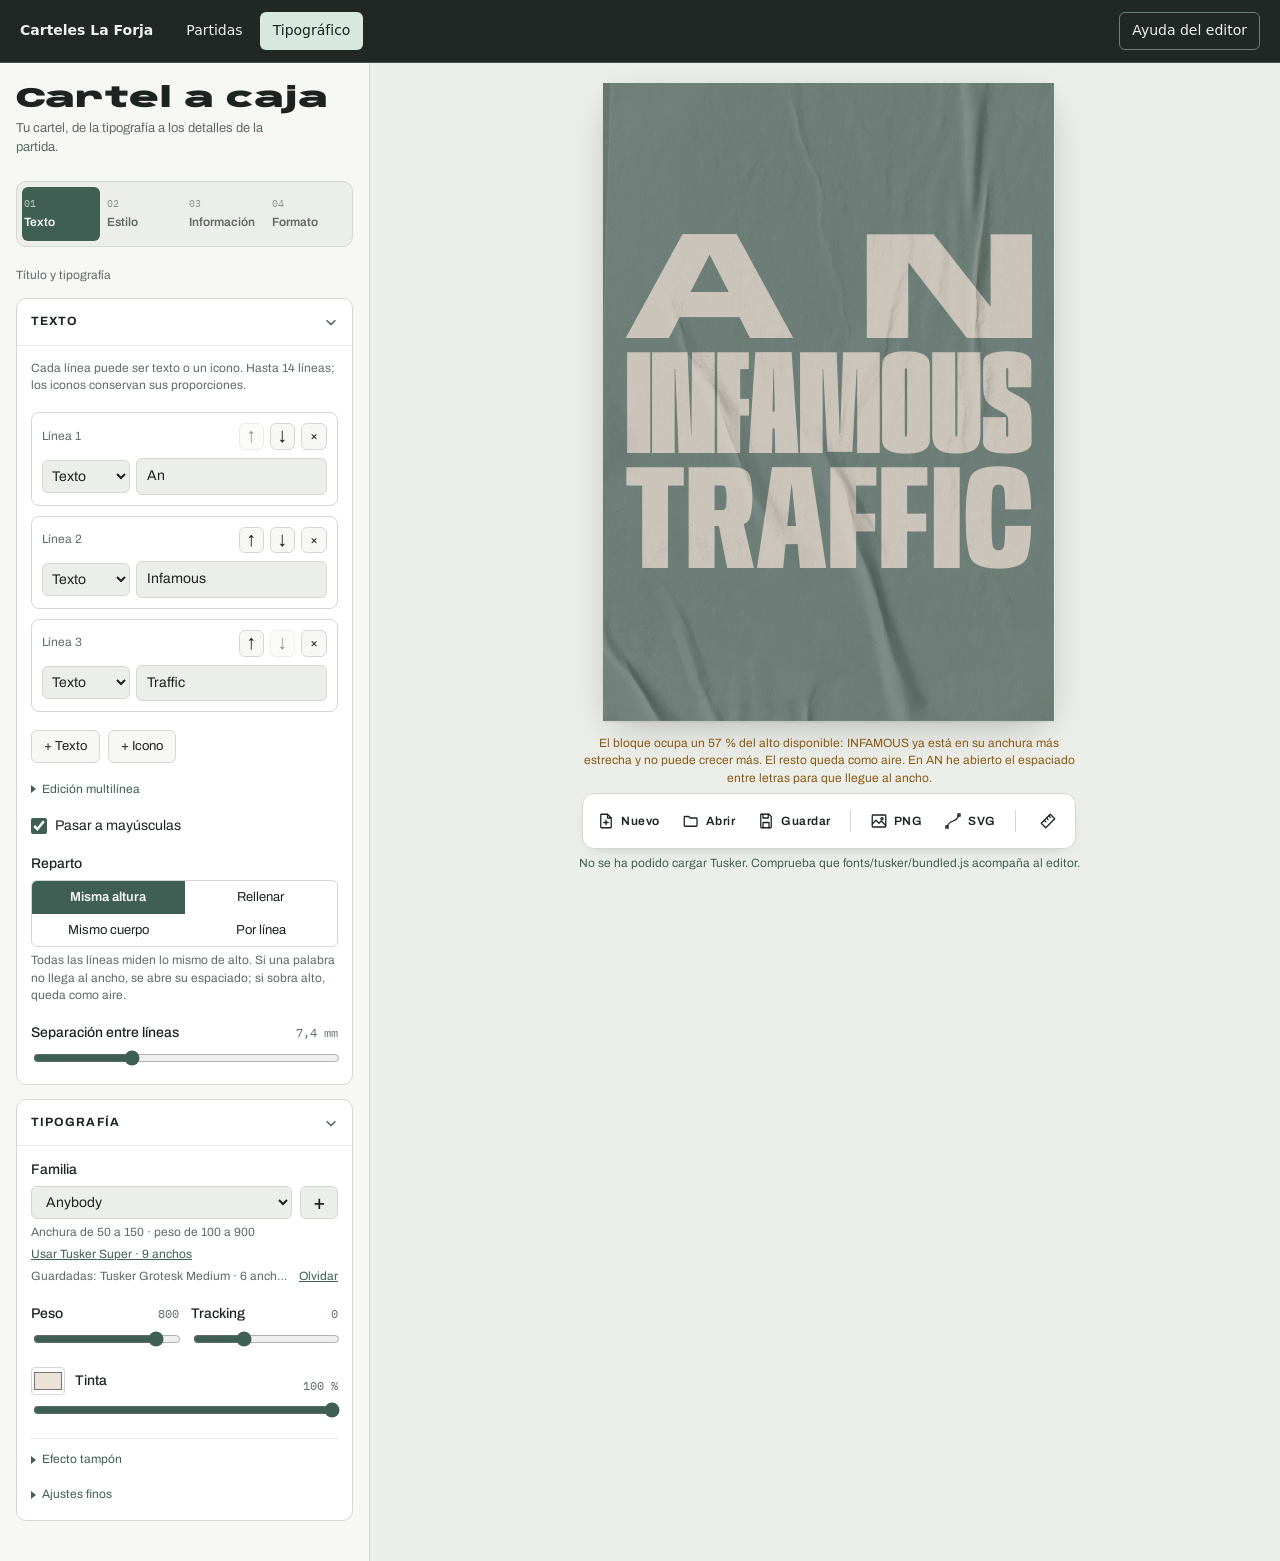
==== commit ad8c3b47: "Add icon lines and full Game-icons library" ====
--- a/tipografico.html
+++ b/tipografico.html
@@ -96,6 +96,36 @@
 .btn{font:inherit;font-size:13px;border:1px solid var(--line);background:var(--panel);color:var(--fg);border-radius:6px;padding:6px 12px;cursor:pointer}
 .btn:hover{border-color:var(--accent)}
 .btn.primary{background:var(--accent);color:var(--accent-fg);border-color:var(--accent);font-weight:600}
+.content-lines{display:flex;flex-direction:column;gap:10px}
+.content-line{display:flex;flex-direction:column;gap:8px;padding:10px;border:1px solid var(--line);border-radius:8px;min-width:0}
+.line-heading,.line-actions,.line-content{display:flex;align-items:center;gap:6px;min-width:0}
+.line-heading>span{font-size:12px;color:var(--muted);flex:1}
+.line-actions .btn{padding:3px 8px}
+.line-content select{width:88px;flex:none;padding:7px 5px}
+.line-content>input,.line-content>.btn{flex:1;min-width:0}
+.line-icon-choice{display:flex;align-items:center;gap:8px;text-align:left}
+.line-icon-choice svg{width:28px;height:28px;flex:none;fill:currentColor}
+.line-color{display:flex;align-items:center;gap:8px;font-size:12px;flex-wrap:wrap}
+.line-add{display:flex;gap:8px;flex-wrap:wrap}
+.icon-library{width:min(720px,calc(100% - 24px));max-height:85vh;border:1px solid var(--line);border-radius:12px;background:var(--box);color:var(--fg);padding:0}
+.icon-library::backdrop{background:rgb(0 0 0/.45)}
+.icon-library-body{padding:18px;display:flex;flex-direction:column;gap:14px;max-height:calc(85vh - 2px)}
+.icon-library-body>*{flex-shrink:0}
+.icon-library-body>.icon-grid{flex:1 1 auto;min-height:96px}
+.icon-library h2{font-size:20px;margin:0}
+.icon-library .drawer-head{align-items:flex-start}
+.icon-grid{display:grid;grid-template-columns:repeat(auto-fill,minmax(95px,1fr));gap:8px;max-height:43vh;overflow:auto;padding:3px}
+.icon-tile{display:flex;flex-direction:column;align-items:center;gap:8px;padding:12px 6px;font-size:12px}
+.icon-tile svg{width:48px;height:48px;fill:currentColor;flex:none}
+.icon-preview{display:flex;align-items:center;justify-content:center;width:48px;height:48px;flex:none}
+.icon-preview:empty::before{content:'';width:28px;height:28px;border-radius:6px;background:var(--line-soft)}
+.icon-tile small{font-size:10px;color:var(--muted)}
+.icon-pages{display:flex;align-items:center;justify-content:space-between;gap:8px}
+.icon-pages span{font-size:12px;color:var(--muted);text-align:center}
+.icon-credits{display:flex;flex-direction:column;gap:6px}
+.icon-credits textarea{font-size:11px;min-height:72px}
+.icon-library a{color:var(--accent)}
+.btn:disabled{opacity:.45;cursor:default}
 .resrow{display:flex;gap:8px;align-items:center}
 .resrow select{flex:1}
 .resrow input{width:86px;flex:none}
@@ -170,12 +200,24 @@
 <details class="box" open data-box="texto">
       <summary><span class="num">2</span><span class="ttl">Texto</span><svg class="chev" viewBox="0 0 16 16" fill="none" stroke="currentColor" stroke-width="2"><path d="M6 3l5 5-5 5"/></svg></summary>
       <div class="box-body">
-        <div class="field">
-          <label for="txt">Una línea por fila</label>
+        <p class="hint" id="contentHelp">Cada línea puede ser texto o un icono. Hasta 14 líneas; los iconos conservan sus proporciones.</p>
+        <div id="contentLines" class="content-lines" aria-label="Líneas del cartel" aria-describedby="contentHelp"></div>
+        <div class="line-add">
+          <button type="button" class="btn" id="addTextLine">+ Texto</button>
+          <button type="button" class="btn" id="addIconLine">+ Icono</button>
+        </div>
+        <details class="more"><summary>Edición multilínea</summary><div class="field">
+          <label for="txt">Una línea por fila · también puedes pegar varias a la vez</label>
           <textarea id="txt" spellcheck="false">An
 Infamous
 Traffic</textarea>
-        </div>
+          <p class="hint">Los iconos se representan como [icon:elephant]. Las filas vacías no se imprimen.</p>
+        </div></details>
+        <details class="more" id="iconCredits" hidden><summary>Créditos de los iconos utilizados</summary><div class="icon-credits">
+          <p class="hint">Acompaña tu cartel con los créditos de los iconos CC BY. Los CC0 no requieren atribución. También se guardan en los metadatos del PNG y del SVG.</p>
+          <textarea id="iconCreditsText" readonly aria-label="Créditos para acompañar el cartel"></textarea>
+          <button type="button" class="linkbtn" id="downloadIconCredits">Descargar créditos</button>
+        </div></details>
         <label class="check"><input type="checkbox" id="upper" checked> Pasar a mayúsculas</label>
         <div class="field">
           <span id="modeLbl" style="font-weight:500">Reparto</span>
@@ -595,8 +637,25 @@
 
 <svg id="measure" xmlns="http://www.w3.org/2000/svg"><text id="mText" x="0" y="100" font-size="100"></text><text id="mLast" x="0" y="100" font-size="100"></text></svg>
 
+<dialog id="iconLibrary" class="icon-library" aria-labelledby="iconLibraryTitle">
+  <div class="icon-library-body">
+    <div class="drawer-head"><div><h2 id="iconLibraryTitle">Biblioteca de iconos</h2><p class="hint">Iconos vectoriales gratuitos, incluidos para uso sin conexión.</p></div><button type="button" class="btn" id="closeIconLibrary">Cerrar</button></div>
+    <div class="two">
+      <div class="field"><label for="iconSearch">Buscar iconos</label><input type="text" id="iconSearch" placeholder="Elefante, dragón, barco…" autocomplete="off" aria-describedby="iconSearchHelp"></div>
+      <div class="field"><label for="iconCategory">Categoría</label><select id="iconCategory"><option value="">Todas</option></select></div>
+    </div>
+    <p class="hint" id="iconSearchHelp">Busca por nombre en inglés o palabras en español. Puedes combinar varias palabras.</p>
+    <div class="field"><label for="iconAuthor">Autor</label><select id="iconAuthor"><option value="">Todos los autores</option></select></div>
+    <p class="hint" id="iconCount" role="status"></p>
+    <div id="iconGrid" class="icon-grid" aria-label="Elegir un icono"></div>
+    <div class="icon-pages" id="iconPagination"><button type="button" class="btn" id="iconPrev">← Anterior</button><span id="iconPage" aria-live="polite"></span><button type="button" class="btn" id="iconNext">Siguiente →</button></div>
+    <p class="hint">De <a href="https://game-icons.net/" target="_blank" rel="noopener">Game-icons.net</a>, por Lorc, Delapouite y otros colaboradores · <a href="https://creativecommons.org/licenses/by/3.0/" target="_blank" rel="noopener">CC BY 3.0</a> o <a href="https://creativecommons.org/publicdomain/zero/1.0/" target="_blank" rel="noopener">CC0</a>, según el autor. Al elegir un icono se preparan sus créditos.</p>
+  </div>
+</dialog>
+
 <script src="fonts/tusker/bundled.js"></script>
 <script src="assets/paper/textures.js"></script>
+<script src="assets/icons/library.js"></script>
 <script>
 // Las fotografías aportan la iluminación observada, sin inventar una geometría 3D.
 const PaperWrinkles = (() => {
@@ -1141,6 +1200,316 @@
 const $ = id => document.getElementById(id);
 const NS = "http://www.w3.org/2000/svg";
 
+// Los iconos viven en txt como una fila [icon:id] o [icon:id:#rrggbb].
+// Así se conservan las claves de almacenamiento y el formato JSON de los proyectos.
+const iconLibrary = (window.forjaIcons || []).map(icon => {
+  const author = window.forjaIconAuthors?.[icon.authorId];
+  return {
+    ...icon,
+    author: author?.name || icon.author,
+    authorUrl: author?.url || icon.authorUrl,
+    license: author?.license || icon.license || 'CC BY 3.0',
+    licenseUrl: author?.licenseUrl || icon.licenseUrl || 'https://creativecommons.org/licenses/by/3.0/',
+    source: icon.source || (icon.authorId === 'badges'
+      ? 'https://github.com/game-icons/icons/blob/' + window.forjaIconCatalog.revision + '/' + icon.sourcePath + '.svg'
+      : 'https://game-icons.net/1x1/' + icon.sourcePath + '.html')
+  };
+});
+const iconsById = new Map(iconLibrary.map(icon => [icon.id, icon]));
+const iconSearchIndex = new Map(iconLibrary.map(icon => [icon.id,
+  searchKey([icon.id, icon.name, icon.category, icon.tags, icon.author].join(' '))]));
+const iconChunkLoads = new Map();
+const iconChunkFailures = new Set();
+const iconPosterLoads = new Set();
+const iconChunkMembers = new Map();
+iconLibrary.forEach(icon => {
+  if (!icon.chunk) return;
+  if (!iconChunkMembers.has(icon.chunk)) iconChunkMembers.set(icon.chunk, []);
+  iconChunkMembers.get(icon.chunk).push(icon);
+});
+const ICON_PAGE_SIZE = 96;
+let iconPage = 0;
+let iconPreviewObserver = null;
+const iconBounds = new Map();
+let contentLinesKey = null;
+let iconTarget = null;
+function parseContentLine(text) {
+  const match = /^\[icon:([a-z0-9-]+)(?::(#[a-f0-9]{6}))?\]$/i.exec(text.trim());
+  if (!match) return { text, icon: null };
+  const id = match[1].toLowerCase();
+  return { text, icon: iconsById.get(id) || null, iconId: id, color: match[2] || null };
+}
+function iconToken(icon, color) {
+  return '[icon:' + icon.id + (color ? ':' + color : '') + ']';
+}
+function editorLines() {
+  return $('txt').value.replace(/\r/g, '').split('\n');
+}
+function editorHeights() {
+  const heights = readLineHeights();
+  let index = 0;
+  return editorLines().map(text => text.trim() ? (heights[index++] ?? 100) : 100);
+}
+function iconSvg(icon) {
+  const svg = el('svg', { viewBox: icon.viewBox, 'aria-hidden': 'true', focusable: 'false' });
+  const paths = icon.paths || [{ d: 'M192 192h128v128H192z', opacity: '0.2' }];
+  if (!icon.paths) svg.setAttribute('data-icon-preview', icon.id);
+  paths.forEach(path => svg.appendChild(el('path', path)));
+  return svg;
+}
+function loadIconPaths(icon, retry = false) {
+  if (icon.paths) return Promise.resolve();
+  const chunk = icon.chunk;
+  if (!chunk || (iconChunkFailures.has(chunk) && !retry)) return Promise.reject(new Error('No se ha podido cargar el icono «' + icon.name + '».'));
+  if (!iconChunkLoads.has(chunk)) {
+    iconChunkFailures.delete(chunk);
+    const promise = new Promise((resolve, reject) => {
+      const script = document.createElement('script');
+      const fail = () => {
+        clearTimeout(timeout); script.remove(); iconChunkLoads.delete(chunk); iconChunkFailures.add(chunk);
+        reject(new Error('No se han podido cargar los iconos. Comprueba que assets/icons/' + chunk + ' acompaña al editor.'));
+      };
+      const timeout = setTimeout(fail, 15000);
+      script.src = 'assets/icons/' + chunk;
+      script.onerror = fail;
+      script.onload = () => {
+        const members = iconChunkMembers.get(chunk) || [];
+        if (members.some(member => !window.forjaIconPaths?.[member.id]?.length)) { fail(); return; }
+        members.forEach(member => {
+          member.paths = window.forjaIconPaths[member.id];
+          delete window.forjaIconPaths[member.id];
+          document.querySelectorAll('.line-icon-choice [data-icon-preview="' + member.id + '"]').forEach(svg => svg.replaceWith(iconSvg(member)));
+        });
+        clearTimeout(timeout); script.remove(); resolve();
+      };
+      document.head.appendChild(script);
+    });
+    iconChunkLoads.set(chunk, promise);
+  }
+  return iconChunkLoads.get(chunk);
+}
+function measureIcon(icon) {
+  if (!icon.paths) return { x: 0, y: 0, width: 512, height: 512 };
+  if (!iconBounds.has(icon.id)) {
+    const svg = iconSvg(icon);
+    $('measure').appendChild(svg);
+    const bounds = svg.getBBox();
+    svg.remove();
+    iconBounds.set(icon.id, { x: bounds.x, y: bounds.y, width: Math.max(1, bounds.width), height: Math.max(1, bounds.height) });
+  }
+  return iconBounds.get(icon.id);
+}
+function contentButton(label, action, title) {
+  const button = document.createElement('button');
+  button.type = 'button'; button.className = 'btn'; button.textContent = label;
+  if (title) { button.title = title; button.setAttribute('aria-label', title); }
+  button.addEventListener('click', action);
+  return button;
+}
+function updateContent(lines, heights = editorHeights(), focusIndex = null) {
+  $('txt').value = lines.join('\n');
+  $('lineHeights').value = JSON.stringify(lines.map((text, i) => text.trim() ? (heights[i] ?? 100) : null).filter(value => value != null));
+  contentLinesKey = null;
+  syncContentLines();
+  if (focusIndex != null) $('contentLines').children[focusIndex]?.querySelector('.line-content input, .line-icon-choice')?.focus();
+  schedule();
+}
+function syncContentLines() {
+  const lines = editorLines();
+  $('addTextLine').disabled = lines.length >= 14;
+  $('addIconLine').disabled = lines.length >= 14 || !iconLibrary.length;
+  const key = $('txt').value;
+  if (key === contentLinesKey) return;
+  contentLinesKey = key;
+  $('contentLines').replaceChildren();
+  lines.forEach((text, index) => {
+    const parsed = parseContentLine(text);
+    const field = document.createElement('div'); field.className = 'content-line';
+    const heading = document.createElement('div'); heading.className = 'line-heading';
+    const label = document.createElement('span'); label.textContent = 'Línea ' + (index + 1);
+    const actions = document.createElement('div'); actions.className = 'line-actions';
+    [-1, 1].forEach(direction => {
+      const button = contentButton(direction < 0 ? '↑' : '↓', () => {
+        const next = editorLines(), heights = editorHeights();
+        const target = index + direction;
+        [next[index], next[target]] = [next[target], next[index]];
+        [heights[index], heights[target]] = [heights[target], heights[index]];
+        updateContent(next, heights);
+        $('contentLines').children[target]?.querySelector('.line-actions button')?.focus();
+      }, (direction < 0 ? 'Subir' : 'Bajar') + ' línea ' + (index + 1));
+      button.disabled = index + direction < 0 || index + direction >= lines.length;
+      actions.appendChild(button);
+    });
+    actions.appendChild(contentButton('×', () => {
+      const next = editorLines(), heights = editorHeights();
+      next.splice(index, 1); heights.splice(index, 1);
+      updateContent(next, heights, Math.min(index, next.length - 1));
+      if (!next.length) $('addTextLine').focus();
+    }, 'Eliminar línea ' + (index + 1)));
+    heading.append(label, actions);
+    const content = document.createElement('div'); content.className = 'line-content';
+    const type = document.createElement('select');
+    type.setAttribute('aria-label', 'Tipo de la línea ' + (index + 1));
+    [['text', 'Texto'], ['icon', 'Icono']].forEach(([value, name]) => {
+      const option = document.createElement('option'); option.value = value; option.textContent = name; type.appendChild(option);
+    });
+    type.value = parsed.iconId ? 'icon' : 'text';
+    type.addEventListener('change', () => {
+      if (type.value === 'icon') { type.value = 'text'; openIconLibrary(index); }
+      else { const next = editorLines(); next[index] = ''; updateContent(next, undefined, index); }
+    });
+    content.appendChild(type);
+    if (parsed.iconId) {
+      const choose = contentButton('', () => openIconLibrary(index));
+      choose.classList.add('line-icon-choice');
+      choose.setAttribute('aria-label', 'Cambiar icono de la línea ' + (index + 1));
+      if (parsed.icon) choose.appendChild(iconSvg(parsed.icon));
+      const name = document.createElement('span'); name.textContent = parsed.icon ? parsed.icon.name : 'Icono no disponible · elegir otro';
+      choose.appendChild(name); content.appendChild(choose);
+    } else {
+      const input = document.createElement('input'); input.type = 'text'; input.value = text;
+      input.placeholder = 'Escribe una palabra o frase'; input.setAttribute('aria-label', 'Texto de la línea ' + (index + 1));
+      input.addEventListener('input', () => {
+        const next = editorLines(), heights = editorHeights(); next[index] = input.value;
+        $('txt').value = next.join('\n');
+        $('lineHeights').value = JSON.stringify(next.map((text, i) => text.trim() ? heights[i] : null).filter(value => value != null));
+        // Conserva el foco y la selección mientras se escribe.
+        contentLinesKey = $('txt').value;
+        schedule();
+      });
+      input.addEventListener('change', () => {
+        if (parseContentLine(input.value).iconId) { contentLinesKey = null; syncContentLines(); }
+      });
+      input.addEventListener('paste', event => {
+        const pasted = event.clipboardData?.getData('text');
+        if (!pasted || !/[\r\n]/.test(pasted)) return;
+        event.preventDefault();
+        const next = editorLines(), heights = editorHeights();
+        const replacement = (input.value.slice(0, input.selectionStart) + pasted.replace(/\r/g, '') + input.value.slice(input.selectionEnd)).split('\n');
+        const available = Math.max(1, 14 - next.length + 1);
+        const added = replacement.slice(0, available);
+        next.splice(index, 1, ...added);
+        heights.splice(index, 1, heights[index], ...added.slice(1).map(() => 100));
+        updateContent(next, heights, index);
+        if (replacement.length > available) toast('Se admiten hasta 14 líneas.');
+      });
+      content.appendChild(input);
+    }
+    field.append(heading, content);
+    if (parsed.icon) {
+      const colors = document.createElement('div'); colors.className = 'line-color';
+      const label = document.createElement('label'); label.className = 'check';
+      const custom = document.createElement('input'); custom.type = 'checkbox'; custom.checked = !!parsed.color;
+      label.append(custom, document.createTextNode('Color propio'));
+      const color = document.createElement('input'); color.type = 'color'; color.value = parsed.color || $('fgc').value;
+      color.hidden = !parsed.color; color.setAttribute('aria-label', 'Color del icono de la línea ' + (index + 1));
+      custom.addEventListener('change', () => {
+        const next = editorLines(); next[index] = iconToken(parsed.icon, custom.checked ? color.value : null);
+        updateContent(next);
+      });
+      color.addEventListener('input', () => {
+        const next = editorLines(); next[index] = iconToken(parsed.icon, color.value);
+        $('txt').value = next.join('\n'); contentLinesKey = $('txt').value; schedule();
+      });
+      colors.append(label, color); field.appendChild(colors);
+    }
+    $('contentLines').appendChild(field);
+  });
+}
+function openIconLibrary(index = null) {
+  iconTarget = index;
+  $('iconSearch').value = ''; $('iconCategory').value = ''; $('iconAuthor').value = ''; iconPage = 0;
+  renderIconLibrary();
+  $('iconLibrary').showModal(); $('iconSearch').focus();
+}
+function searchKey(text) { return text.toLocaleLowerCase('es').normalize('NFD').replace(/[\u0300-\u036f]/g, ''); }
+function renderIconLibrary() {
+  const words = searchKey($('iconSearch').value).split(/\s+/).filter(Boolean);
+  const category = $('iconCategory').value, author = $('iconAuthor').value;
+  const matches = iconLibrary.filter(icon => (!category || icon.category === category) && (!author || icon.author === author)
+    && words.every(word => iconSearchIndex.get(icon.id).includes(word)));
+  const pages = Math.max(1, Math.ceil(matches.length / ICON_PAGE_SIZE));
+  iconPage = Math.max(0, Math.min(iconPage, pages - 1));
+  const start = iconPage * ICON_PAGE_SIZE, shown = matches.slice(start, start + ICON_PAGE_SIZE);
+  $('iconCount').textContent = matches.length
+    ? matches.length.toLocaleString('es') + ' iconos · mostrando ' + (start + 1) + '–' + (start + shown.length)
+    : 'No hay iconos con esa búsqueda. Prueba otra palabra o categoría.';
+  $('iconPagination').hidden = pages <= 1;
+  $('iconPage').textContent = 'Página ' + (iconPage + 1) + ' de ' + pages;
+  $('iconPrev').disabled = iconPage === 0;
+  $('iconNext').disabled = iconPage === pages - 1;
+  iconPreviewObserver?.disconnect();
+  $('iconGrid').replaceChildren();
+  $('iconGrid').scrollTop = 0;
+  const loadPreview = preview => {
+    const icon = iconsById.get(preview.dataset.previewId);
+    loadIconPaths(icon).then(() => {
+      if (preview.isConnected) preview.replaceChildren(iconSvg(icon));
+    }).catch(() => { if (preview.isConnected) preview.textContent = '·'; });
+  };
+  if ('IntersectionObserver' in window) {
+    iconPreviewObserver = new IntersectionObserver(entries => entries.forEach(entry => {
+      if (!entry.isIntersecting || !entry.target.isConnected) return;
+      iconPreviewObserver.unobserve(entry.target); loadPreview(entry.target);
+    }), { root: $('iconGrid'), rootMargin: '80px' });
+  }
+  shown.forEach(icon => {
+    const tile = contentButton('', async () => {
+      const next = editorLines();
+      const target = iconTarget;
+      if (iconTarget == null && next.length >= 14) { toast('Se admiten hasta 14 líneas.'); return; }
+      tile.disabled = true;
+      try { await loadIconPaths(icon, true); }
+      catch (error) { tile.disabled = false; $('iconCount').textContent = error.message; return; }
+      if (!$('iconLibrary').open || !tile.isConnected) return;
+      const index = target ?? (next.length === 1 && !next[0].trim() ? 0 : next.length);
+      const color = parseContentLine(next[index] || '').color;
+      next[index] = iconToken(icon, color);
+      $('iconLibrary').close();
+      updateContent(next, undefined, index);
+    });
+    tile.classList.add('icon-tile'); tile.title = icon.name + ' · ' + icon.author + ' · ' + icon.license;
+    const name = document.createElement('span'); name.textContent = icon.name;
+    const author = document.createElement('small'); author.textContent = icon.author;
+    const preview = document.createElement('span'); preview.className = 'icon-preview'; preview.dataset.previewId = icon.id;
+    if (icon.paths) preview.appendChild(iconSvg(icon));
+    tile.append(preview, name, author); $('iconGrid').appendChild(tile);
+    if (!icon.paths) {
+      if (iconPreviewObserver) iconPreviewObserver.observe(preview);
+      else loadPreview(preview);
+    }
+  });
+}
+function resetIconSearch() { iconPage = 0; renderIconLibrary(); }
+[...new Set(iconLibrary.map(icon => icon.category))].sort((a, b) => a.localeCompare(b, 'es')).forEach(category => {
+  const option = document.createElement('option'); option.value = category; option.textContent = category;
+  $('iconCategory').appendChild(option);
+});
+[...new Set(iconLibrary.map(icon => icon.author))].sort((a, b) => a.localeCompare(b, 'es')).forEach(author => {
+  const option = document.createElement('option'); option.value = author; option.textContent = author;
+  $('iconAuthor').appendChild(option);
+});
+$('addTextLine').addEventListener('click', () => {
+  const next = editorLines(); if (next.length >= 14) return;
+  next.push(''); updateContent(next, undefined, next.length - 1);
+});
+$('addIconLine').addEventListener('click', () => openIconLibrary());
+$('closeIconLibrary').addEventListener('click', () => $('iconLibrary').close());
+$('iconLibrary').addEventListener('close', () => iconPreviewObserver?.disconnect());
+$('iconSearch').addEventListener('input', resetIconSearch);
+$('iconCategory').addEventListener('change', resetIconSearch);
+$('iconAuthor').addEventListener('change', resetIconSearch);
+$('iconPrev').addEventListener('click', () => { iconPage--; renderIconLibrary(); });
+$('iconNext').addEventListener('click', () => { iconPage++; renderIconLibrary(); });
+function usedIconCredits(lines) {
+  const icons = [...new Map(lines.filter(line => line.icon).map(line => [line.icon.id, line.icon])).values()];
+  return icons.map(icon => icon.name + ' (' + icon.id + ') — Icons made by ' + icon.author + ' (' + icon.authorUrl + '). '
+    + icon.source + ' — ' + icon.license + ': ' + icon.licenseUrl + '. Adaptación: fondo eliminado, color y tamaño ajustados.').join('\n\n');
+}
+$('downloadIconCredits').addEventListener('click', () => {
+  download(new Blob([$('iconCreditsText').value], { type: 'text/plain;charset=utf-8' }), fileBase() + '-creditos.txt');
+});
+
 const state = {mode:"equal"};
 const canvas = document.createElement("canvas");
 const ctx = canvas.getContext("2d");
@@ -1565,6 +1934,7 @@
 // ---------------- ajuste ----------------
 // under=true: en cortes discretos, elige el corte más ancho que cabe a ese cuerpo (para Misma altura)
 function fitLine(L,Wt,S,d,under){
+  if (L.icon) return fitIcon(L, Wt, S);
   const s=L.samples, r=Wt/S, last=s[s.length-1], first=s[0];
   let pick, size, sx=1;
   if(L.discrete&&s.length>1){
@@ -1589,6 +1959,7 @@
 }
 // Elige el corte más próximo y aplica solo la deformación restante.
 function fitLineToBox(line, width, height) {
+  if (line.icon) return fitIcon(line, width, height);
   let best = null;
   let distance = Infinity;
   for (const sample of line.samples) {
@@ -1605,6 +1976,11 @@
   }
   return best;
 }
+function fitIcon(line, width, height) {
+  const ratio = line.bounds.width / line.bounds.height;
+  const size = Math.min(height, width / ratio);
+  return { size, h: height, inkW: size * ratio, sx: 1, u: ratio, lb: 0, w: null, g: null };
+}
 function totalFor(lines,Wt,S,gap){
   const fit=lines.map(L=>fitLine(L,Wt,S,DEF,false));
   return {fit,total:fit.reduce((a,x)=>a+x.h,0)+gap*(lines.length-1)};
@@ -1614,8 +1990,21 @@
   saveSettings();
   const f=font();
   const raw=$("txt").value.split("\n").map(s=>s.trim()).filter(Boolean).slice(0,14);
-  const lines=raw.map(s=>$("upper").checked?s.toLocaleUpperCase("es"):s);
-  syncLineHeightControls(raw);
+  const content = raw.map(parseContentLine);
+  content.forEach(line => {
+    const icon = line.icon;
+    if (!icon || icon.paths || iconPosterLoads.has(icon.chunk) || iconChunkFailures.has(icon.chunk)) return;
+    iconPosterLoads.add(icon.chunk);
+    loadIconPaths(icon).catch(error => toast(error.message)).finally(() => {
+      iconPosterLoads.delete(icon.chunk); schedule();
+    });
+  });
+  const lines = content.map(line => line.iconId ? line : { ...line, text: $('upper').checked ? line.text.toLocaleUpperCase('es') : line.text });
+  syncContentLines();
+  syncLineHeightControls(content.map(line => line.icon ? 'Icono · ' + line.icon.name : line.iconId ? 'Icono no disponible' : line.text));
+  const credits = usedIconCredits(content);
+  $('iconCredits').hidden = !credits;
+  $('iconCreditsText').value = credits;
   const stretchLines = state.mode === 'lines' && $('lineFit').value === 'stretch';
   $('lineFitHelp').textContent = $('lineFit').value === 'stretch'
     ? 'Las letras se estiran para llenar exactamente el ancho y la altura que asignes a cada línea.'
@@ -1643,8 +2032,18 @@
   { const es=exportSize({unit,W,H:outputH}); $('resOut').textContent=es.w+' × '+es.h+' px'; }
   const Wt=W-2*m, Hav=Math.max(H * 0.05, H-2*m-insideFooterH-footerGap);
   const notes=[];
-
-  const measured=lines.map(t=>measureLine(t,f,base,comp,trackEm,$("optical").checked));
+  if (editorLines().filter(text => text.trim()).length > 14) notes.push('El cartel imprime las primeras 14 líneas no vacías. El resto sigue disponible en la edición.');
+  lines.filter(line => line.iconId && !line.icon).forEach(line => notes.push('No se encuentra el icono «' + line.iconId + '». Elige otro en su línea.'));
+  if (!iconLibrary.length) notes.push('No se ha podido cargar la biblioteca de iconos. Comprueba assets/icons/library.js.');
+  if (content.some(line => line.icon && !line.icon.paths)) notes.push(content.some(line => line.icon && iconChunkFailures.has(line.icon.chunk))
+    ? 'No se han podido cargar los dibujos de algunos iconos. Vuelve a elegirlos en la biblioteca para reintentar.'
+    : 'Cargando los iconos del cartel…');
+
+  const measured = lines.map(line => {
+    if (!line.icon) return measureLine(line.iconId ? '¿?' : line.text, f, base, comp, trackEm, $('optical').checked);
+    const bounds = measureIcon(line.icon);
+    return { ...line, bounds, text: line.icon.name, asc: 1, desc: 0, samples: [{ u: bounds.width / bounds.height }] };
+  });
   let fit=[], total=0, scale=1;
   if(measured.length){
     if(state.mode==="equal" || state.mode==="lines"){
@@ -1653,12 +2052,13 @@
       const weights = measured.map((L, i) => state.mode === 'lines' ? (heights[i] ?? 100) / 100 : 1);
       const weightSum = weights.reduce((sum, weight) => sum + weight, 0);
       const hShare=Math.max(0.001, Hav-gap*(n-1))/weightSum;
-      const hMax=measured.map(L=>(Wt/(L.samples[0].u*(1-DEF)))*(L.asc+L.desc));
+      const hMax=measured.map(L=>L.icon ? Infinity : (Wt/(L.samples[0].u*(1-DEF)))*(L.asc+L.desc));
       const limits = hMax.map((height, i) => height / weights[i]);
       const stretch = state.mode === 'lines' && $('lineFit').value === 'stretch';
       const hT=stretch ? hShare : Math.min(hShare,...limits);
       fit=measured.map((L, i)=>{
         const lineHeight = hT * weights[i];
+        if (L.icon) return fitIcon(L, Wt, lineHeight);
         if (stretch) return fitLineToBox(L, Wt, lineHeight);
         const size=lineHeight/(L.asc+L.desc);
         const x=fitLine(L,Wt,size,DEF,true);
@@ -1678,7 +2078,7 @@
       }
       const op=fit.map((x,i)=>x.opened?measured[i].text:null).filter(Boolean);
       if(op.length) notes.push("En "+list(op)+" he abierto el espaciado entre letras para que llegue al ancho.");
-    } else if(state.mode==="fill"&&measured[0].discrete){
+    } else if(state.mode==="fill"&&measured.some(line => line.discrete)){
       // con cortes sueltos el alto total no crece de forma continua: probamos muchos tamaños y nos quedamos con el que más se acerca sin pasarse
       let best=null;
       for(let i=0;i<=600;i++){
@@ -2232,6 +2632,22 @@
   fit.forEach((x,i)=>{
     const L=measured[i], size=x.size*k;
     const inkW=x.inkW!=null?x.inkW*k:x.u*x.sx*size;
+    if (L.icon) {
+      const icon = iconSvg(L.icon);
+      const bounds = L.bounds;
+      icon.setAttribute('viewBox', [bounds.x, bounds.y, bounds.width, bounds.height].join(' '));
+      icon.setAttribute('x', o.m + (o.Wt - inkW) / 2);
+      icon.setAttribute('y', y + (x.h * k - size) / 2);
+      icon.setAttribute('width', inkW); icon.setAttribute('height', size);
+      icon.setAttribute('fill', L.color || fg);
+      icon.setAttribute('data-icon', L.icon.id);
+      icon.removeAttribute('aria-hidden'); icon.setAttribute('role', 'img'); icon.setAttribute('aria-label', L.icon.name);
+      const title = el('title', {}); title.textContent = L.icon.name; icon.prepend(title);
+      g.appendChild(icon);
+      rows.push({ text: L.icon.name, icon: L.icon.id, size, w: null, g: null, sx: 1, track: 0, top: y, bottom: y + x.h * k });
+      y += x.h * k + o.gap * k;
+      return;
+    }
     const ls=o.trackEm*size+(x.extraLs||0)*k;
     const inkLeft=o.m+(o.Wt-inkW)/2;
     const x0=inkLeft/x.sx - x.lb*size;
@@ -2293,10 +2709,14 @@
   if($("grain").checked){
     svg.appendChild(el("rect",{x:0,y:0,width:o.W,height:o.outputH,filter:"url(#grain)",opacity:"0.13",style:"mix-blend-mode:multiply;pointer-events:none"}));
   }
-  lastLayout={rows,unit:o.unit,f:o.f,used:[...used],W:o.W,H:o.outputH,posterH:o.H};
+  const credits = usedIconCredits(measured);
+  if (credits) {
+    const description = el('desc', {}); description.textContent = credits; svg.prepend(description);
+  }
+  lastLayout={rows,unit:o.unit,f:o.f,used:[...used],W:o.W,H:o.outputH,posterH:o.H,credits};
   renderSpecs();
 }
-function widthCell(r,f){ return f.cuts?r.label:(f.w?r.w.toFixed(1).replace(".",","):"fija"); }
+function widthCell(r,f){ return r.icon ? 'vectorial' : f.cuts?r.label:(f.w?r.w.toFixed(1).replace(".",","):"fija"); }
 function renderSpecs(){
   const b=$("specBody"); b.textContent="";
   if(!lastLayout) return;
@@ -2304,7 +2724,7 @@
   $("sizeHead").textContent=L.unit==="mm"?"Cuerpo (pt)":"Cuerpo (px)";
   L.rows.forEach(r=>{
     const tr=document.createElement("tr");
-    [r.text,fmtSize(r.size,L.unit),widthCell(r,L.f),r.g!=null?String(r.g):"del corte",(r.track>0?"+":"")+r.track,Math.round(r.sx*100)+" %"]
+    [r.text,fmtSize(r.size,L.unit),widthCell(r,L.f),r.icon ? '—' : r.g!=null?String(r.g):"del corte",r.icon ? '—' : (r.track>0?"+":"")+r.track,Math.round(r.sx*100)+" %"]
       .forEach(v=>{const td=document.createElement("td");td.textContent=v;tr.appendChild(td)});
     b.appendChild(tr);
   });
@@ -2332,6 +2752,7 @@
 }
 async function fontCss(){
   const L=lastLayout, f=L.f;
+  if (!L.used.length) return '';
   if(f.files){
     return f.files.filter(x=>L.used.includes(x.family)).map(x=>{
       const desc=(!f.cuts&&f.w)?"font-stretch:"+f.w[0]+"% "+f.w[1]+"%;":"";
@@ -2342,6 +2763,10 @@
   return await googleFaceCss(f);
 }
 async function buildSvg(){
+  const icons = $('txt').value.split('\n').filter(text => text.trim()).slice(0, 14).map(parseContentLine).filter(line => line.icon).map(line => line.icon);
+  await Promise.all(icons.map(icon => loadIconPaths(icon, true)));
+  // Incluye cambios recientes aunque la exportación se pulse antes del siguiente frame.
+  run();
   if ($('wrk').checked && $('wsource').value !== 'procedural') {
     await PaperWrinkles.load($('wsource').value);
     if (!PaperWrinkles.has($('wsource').value)) {
@@ -2411,13 +2836,25 @@
     const img=await load();
     const cv=document.createElement("canvas"); cv.width=pxW; cv.height=pxH;
     const cx=cv.getContext("2d"); cx.drawImage(img,0,0,pxW,pxH);
-    const blob=await new Promise(r=>cv.toBlob(r,"image/png"));
+    let blob=await new Promise(r=>cv.toBlob(r,"image/png"));
+    if (L.credits) blob = await setPngCredits(blob, L.credits);
     if(es.ppi) download(await setPngDpi(blob,es.ppi),fileBase()+".png");
     else download(blob,fileBase()+".png");
     toast("PNG descargado: "+pxW+" × "+pxH+" px.");
   }catch(e){ toast("No he podido generar el PNG. Prueba con el SVG."); }
   finally{ URL.revokeObjectURL(url); }
 }));
+// iTXt conserva los créditos en UTF-8, también cuando incluyen nombres en español.
+async function setPngCredits(blob, credits) {
+  const bytes = new TextEncoder().encode('Description\0\0\0\0\0' + credits);
+  const chunk = new Uint8Array(bytes.length + 12);
+  const view = new DataView(chunk.buffer);
+  view.setUint32(0, bytes.length);
+  chunk.set([0x69, 0x54, 0x58, 0x74], 4); chunk.set(bytes, 8);
+  view.setUint32(chunk.length - 4, crc32(chunk.subarray(4, chunk.length - 4)));
+  const original = new Uint8Array(await blob.arrayBuffer());
+  return new Blob([original.subarray(0, 33), chunk, original.subarray(33)], { type: 'image/png' });
+}
 // Añade el bloque pHYs para que el PNG declare 300 ppp
 async function setPngDpi(blob,dpi){
   const buf=new Uint8Array(await blob.arrayBuffer());
@@ -2439,7 +2876,7 @@
   if(!lastLayout) return;
   const L=lastLayout;
   const head="Tipografía: "+L.f.name+"\n";
-  const body=L.rows.map(r=>r.text+"  ·  cuerpo "+fmtSize(r.size,L.unit)+"  ·  "+(L.f.cuts?"corte "+r.label:(L.f.w?"anchura "+r.w.toFixed(1).replace(".",","):"anchura fija"))+(r.g!=null?"  ·  peso "+r.g:"")+"  ·  tracking "+r.track+(Math.abs(r.sx-1)>0.004?"  ·  escala horizontal "+Math.round(r.sx*100)+" %":"")).join("\n");
+  const body=L.rows.map(r=>r.icon ? r.text + '  ·  icono vectorial  ·  altura ' + fmtLen(r.size, L.unit) : r.text+"  ·  cuerpo "+fmtSize(r.size,L.unit)+"  ·  "+(L.f.cuts?"corte "+r.label:(L.f.w?"anchura "+r.w.toFixed(1).replace(".",","):"anchura fija"))+(r.g!=null?"  ·  peso "+r.g:"")+"  ·  tracking "+r.track+(Math.abs(r.sx-1)>0.004?"  ·  escala horizontal "+Math.round(r.sx*100)+" %":"")).join("\n");
   try{ await navigator.clipboard.writeText(head+body); toast("Medidas copiadas al portapapeles."); }
   catch(e){ toast("No he podido copiar. Tu navegador bloquea el portapapeles en este contexto."); }
 });
